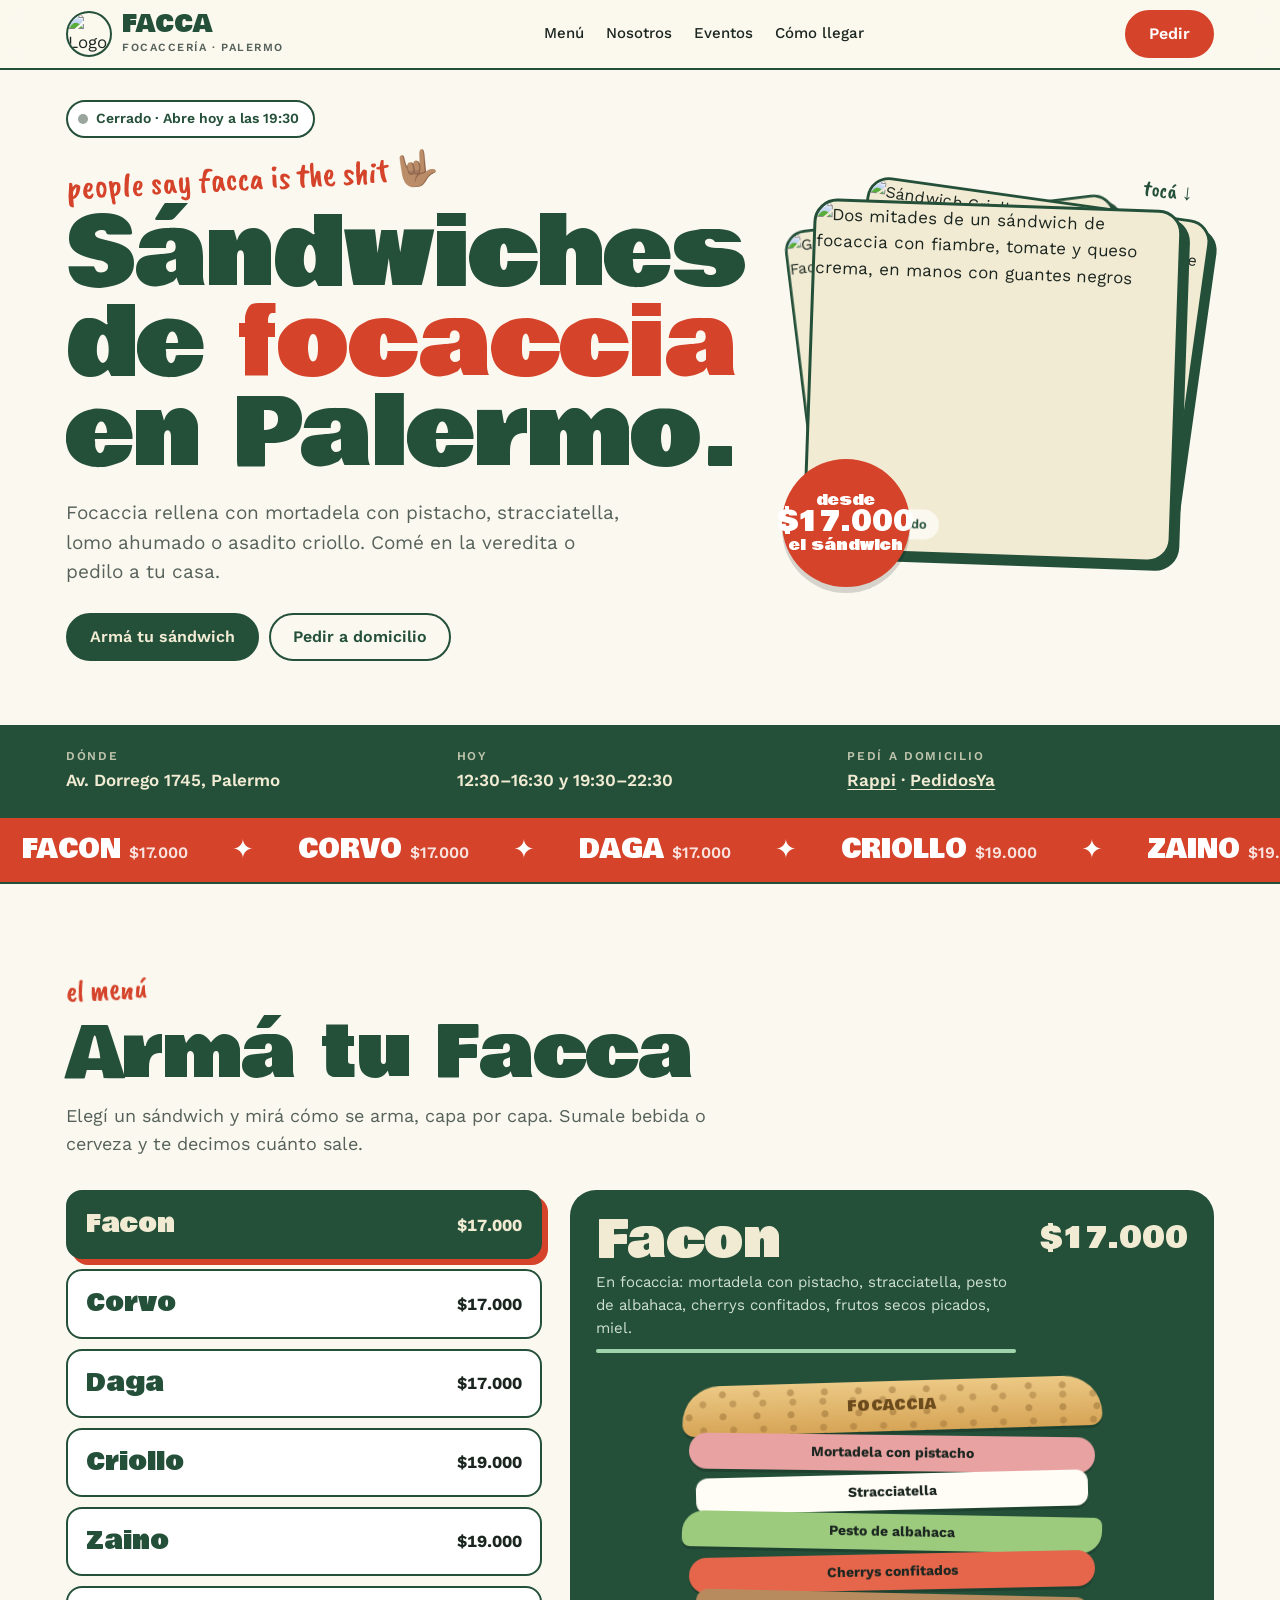
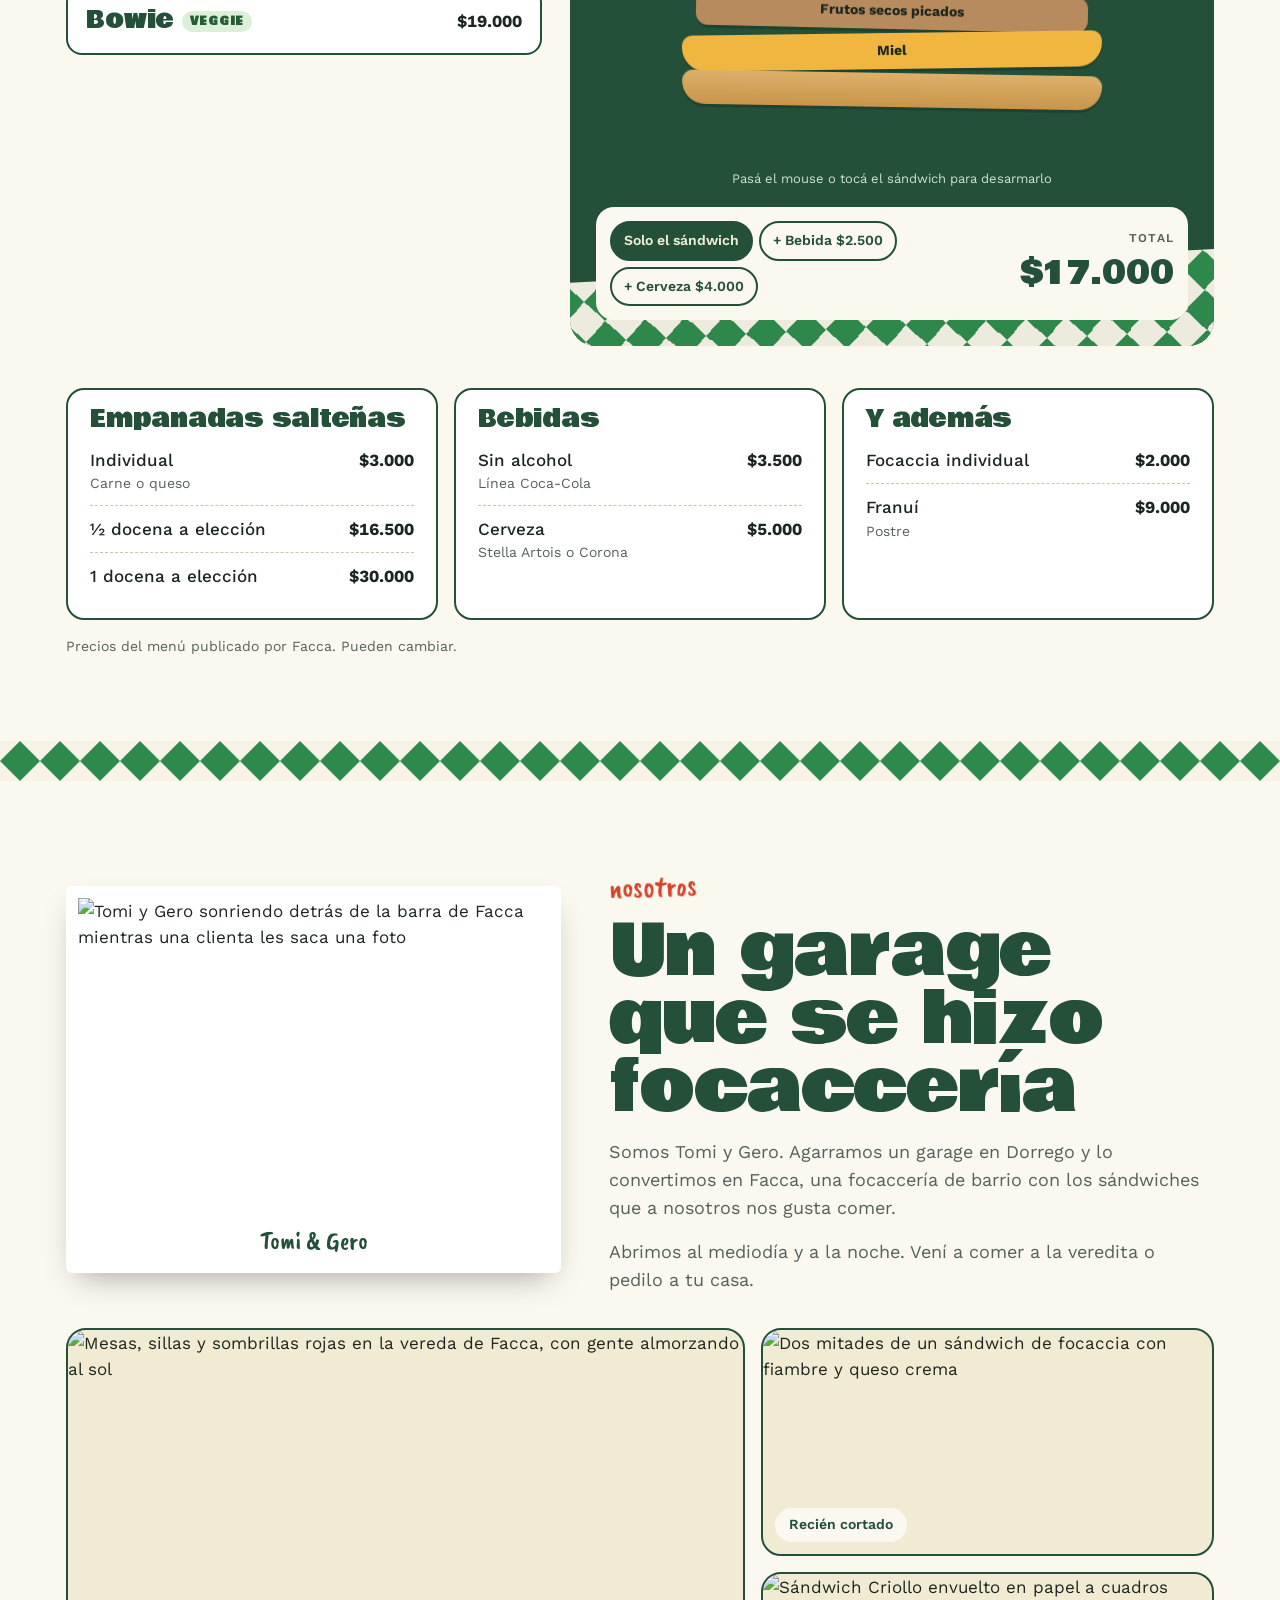
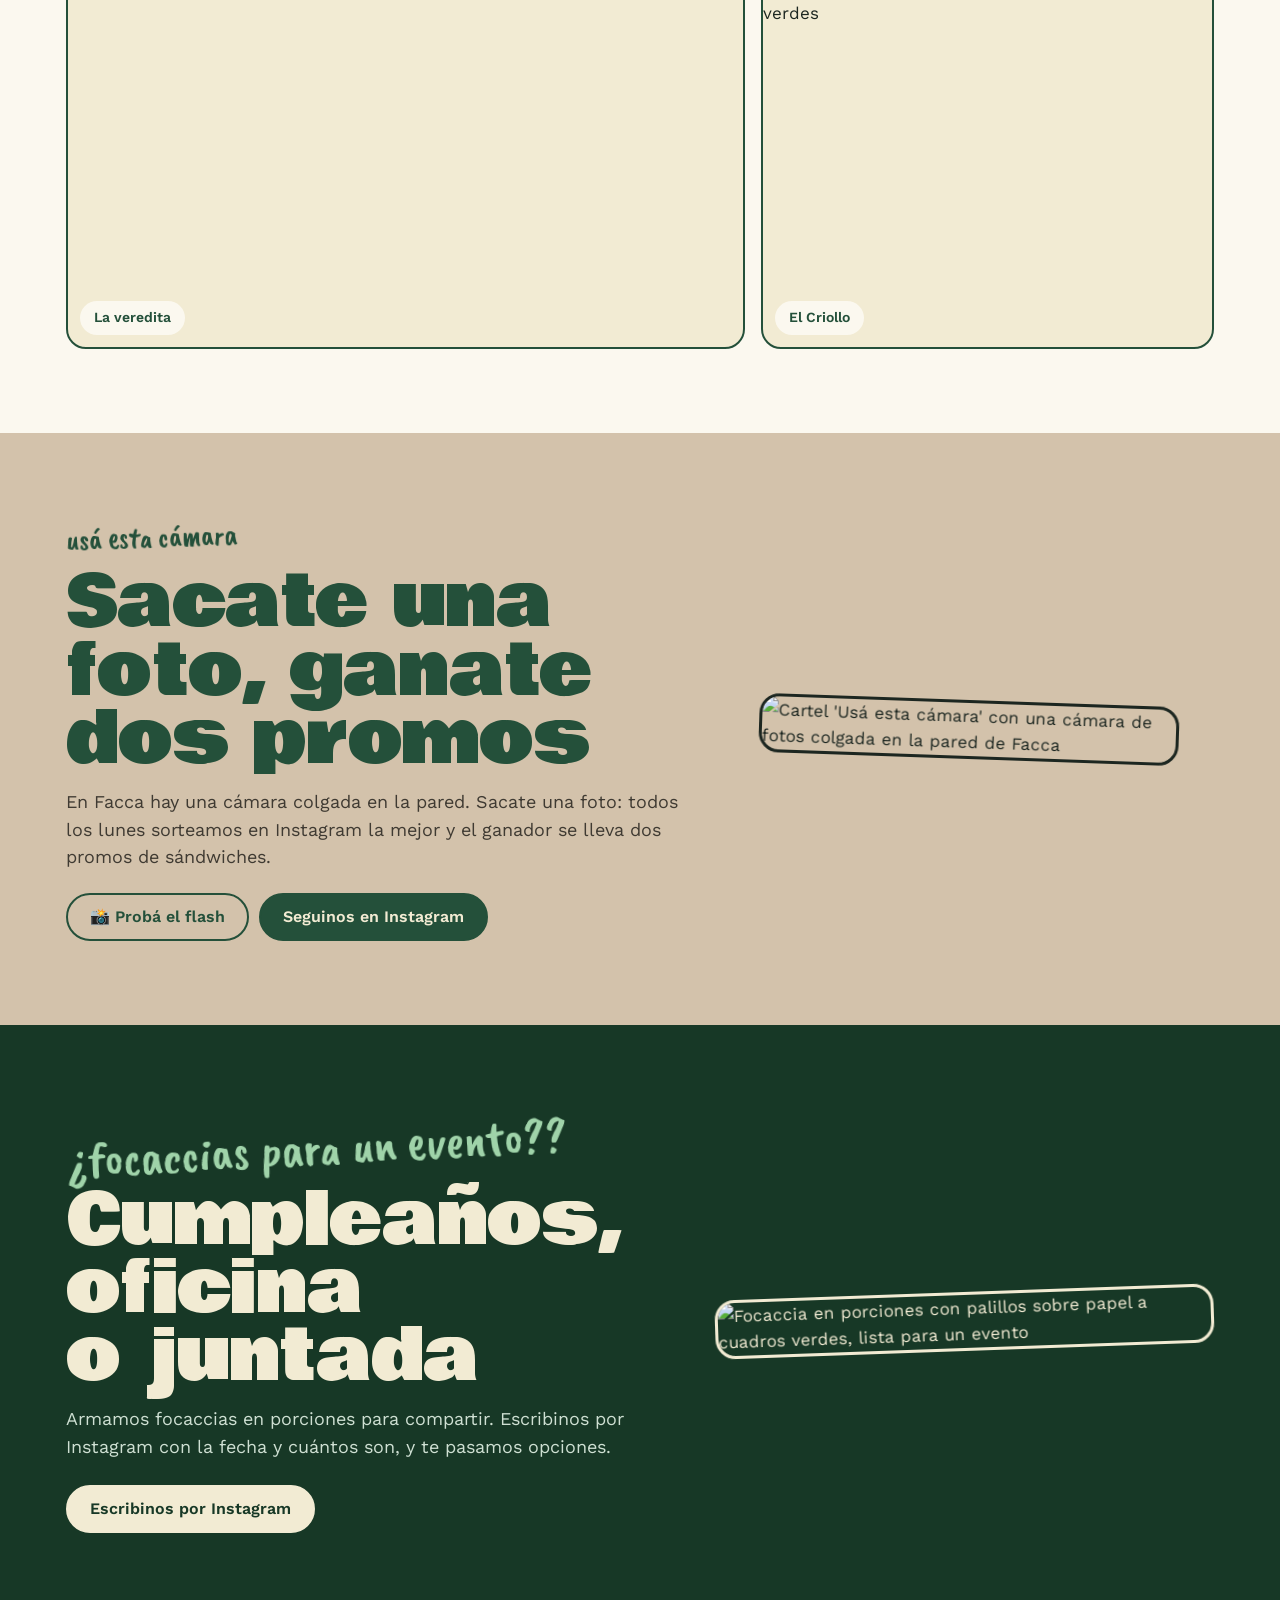
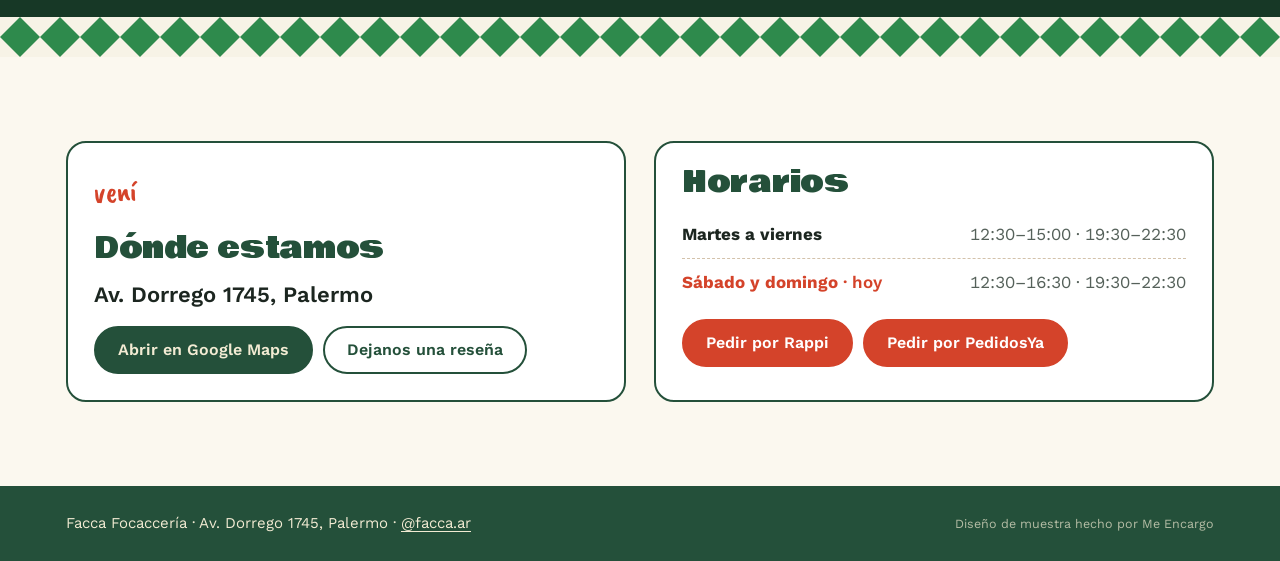
==== facca/index.html @ 616c880c "Add files via upload" ====
<!doctype html>
<html lang="es">
<head>
<meta charset="utf-8">
<meta name="viewport" content="width=device-width, initial-scale=1, viewport-fit=cover">
<title>Facca Focaccería</title>
<meta name="description" content="Sándwiches de focaccia en Palermo. Av. Dorrego 1745. Pedí por Rappi o PedidosYa.">
<link rel="preconnect" href="https://fonts.googleapis.com">
<link rel="preconnect" href="https://fonts.gstatic.com" crossorigin>
<link rel="stylesheet" href="https://fonts.googleapis.com/css2?family=Bowlby+One&family=Caveat+Brush&family=Work+Sans:wght@400;500;600;700&display=swap">
<style>
/* Idea: papel de fiambrería a cuadros verdes y un sándwich que se arma en vivo, capa por capa. */
:root{
  --paper:#FBF8EF;
  --cream:#F2EBD3;
  --green:#24503A;
  --green-deep:#173826;
  --check:#2E8A4C;
  --kraft:#D3C2AB;
  --tomato:#D4432A;
  --ink:#1C2620;
  --muted:#55615A;
  --f-display:"Bowlby One", "Arial Black", Impact, sans-serif;
  --f-hand:"Caveat Brush", "Comic Sans MS", cursive;
  --f-text:"Work Sans", "Helvetica Neue", Arial, sans-serif;
  --gx:max(16px, env(safe-area-inset-left, 0px));
  --gxr:max(16px, env(safe-area-inset-right, 0px));
  color-scheme:light;
}
*{box-sizing:border-box}
html{scroll-behavior:smooth}
body{margin:0;background:var(--paper);color:var(--ink);font-family:var(--f-text);font-size:17px;line-height:1.55;overflow-x:hidden;-webkit-font-smoothing:antialiased}
img{max-width:100%;display:block}
a{color:inherit}
:focus-visible{outline:3px solid var(--tomato);outline-offset:3px;border-radius:6px}
h1,h2,h3{margin:0;font-family:var(--f-display);font-weight:400;line-height:.95;letter-spacing:-.01em;text-wrap:balance}
p{margin:0}
.wrap{max-width:1180px;margin:0 auto;padding-left:var(--gx);padding-right:var(--gxr)}
.hand{font-family:var(--f-hand);font-weight:400}
.btn{display:inline-flex;align-items:center;justify-content:center;gap:8px;min-height:48px;padding:0 22px;border-radius:999px;border:2px solid var(--green);background:var(--green);color:var(--cream);font:600 16px/1 var(--f-text);text-decoration:none;cursor:pointer;transition:transform .15s ease, background-color .15s ease}
.btn:hover{transform:translateY(-2px) rotate(-1deg);background:var(--green-deep)}
.btn:active{transform:translateY(1px)}
.btn.ghost{background:transparent;color:var(--green)}
.btn.ghost:hover{background:var(--cream)}
.btn.red{background:var(--tomato);border-color:var(--tomato);color:#fff}
.btn.red:hover{background:#B8361F}

/* cabecera */
header.top{position:sticky;top:env(safe-area-inset-top,0px);z-index:20;background:rgba(251,248,239,.94);backdrop-filter:blur(8px);border-bottom:2px solid var(--green)}
body::before{content:"";position:fixed;inset:0 0 auto;height:env(safe-area-inset-top,0px);z-index:30;background:var(--paper)}
.top .wrap{display:flex;align-items:center;justify-content:space-between;gap:16px;padding-block:10px}
.brand{display:flex;align-items:center;gap:10px;text-decoration:none}
.brand img{width:46px;height:46px;border-radius:50%;border:2px solid var(--green);transition:transform .5s cubic-bezier(.3,1.6,.5,1)}
.brand:hover img{transform:rotate(-20deg)}
.brand b{font-family:var(--f-display);font-size:24px;font-weight:400;color:var(--green);line-height:1}
.brand small{display:block;font-size:11px;letter-spacing:.14em;text-transform:uppercase;color:var(--muted);font-weight:600}
.nav{display:flex;gap:22px;font-weight:500;font-size:15px}
.nav a{text-decoration:none;color:var(--ink);position:relative}
.nav a::after{content:"";position:absolute;left:0;right:0;bottom:-4px;height:2px;background:var(--tomato);transform:scaleX(0);transform-origin:left;transition:transform .2s ease}
.nav a:hover::after{transform:scaleX(1)}
@media (max-width:820px){.nav{display:none}}

/* estado abierto/cerrado */
.status{display:inline-flex;align-items:center;gap:8px;border-radius:999px;padding:6px 14px 6px 10px;font-weight:600;font-size:14px;background:#fff;border:2px solid var(--green);color:var(--green)}
.status i{width:10px;height:10px;border-radius:50%;background:#9AA59E}
.status.open i{background:#2BAE57;box-shadow:0 0 0 0 rgba(43,174,87,.6);animation:ping 1.6s ease-out infinite}
@keyframes ping{to{box-shadow:0 0 0 10px rgba(43,174,87,0)}}

/* portada */
.hero{padding-block:30px 64px;overflow-x:clip}
.hero .wrap{display:grid;grid-template-columns:1.05fr .95fr;gap:44px;align-items:center}
.hero h1{font-size:clamp(46px,7.4vw,104px);color:var(--green)}
.hero h1 .word{display:inline-block;animation:drop .7s cubic-bezier(.3,1.5,.5,1) both}
.hero h1 .word:nth-child(2){animation-delay:.08s}.hero h1 .word:nth-child(3){animation-delay:.16s}.hero h1 .word:nth-child(4){animation-delay:.24s}.hero h1 .word:nth-child(5){animation-delay:.32s}
@keyframes drop{from{transform:translateY(-26px) rotate(-4deg)}to{transform:none}}
.hero h1 em{font-style:normal;color:var(--tomato)}
.hero .tag{font-size:clamp(26px,3vw,34px);color:var(--tomato);transform:rotate(-3deg);display:inline-block;margin:14px 0 6px}
.hero p.lead{font-size:19px;color:var(--muted);margin-top:18px;max-width:30em}
.hero .ctas{display:flex;gap:10px;flex-wrap:wrap;margin-top:26px}
.deck{position:relative;aspect-ratio:1/1;max-width:540px;width:100%;justify-self:center;cursor:pointer}
.deck figure{position:absolute;inset:6% 4%;margin:0;border-radius:24px;overflow:hidden;border:3px solid var(--green);background:var(--cream);box-shadow:8px 8px 0 var(--green);transition:transform .7s cubic-bezier(.3,1.3,.5,1), z-index 0s .35s}
.deck figure img{width:100%;height:100%;object-fit:cover}
.deck figure figcaption{position:absolute;left:12px;bottom:12px;background:var(--paper);color:var(--green);border-radius:999px;padding:5px 12px;font-weight:600;font-size:13px}
.deck [data-pos="0"]{transform:rotate(2deg);z-index:3}
.deck [data-pos="1"]{transform:translate(7%,-5%) rotate(8deg) scale(.94);z-index:2}
.deck [data-pos="2"]{transform:translate(-7%,-3%) rotate(-7deg) scale(.9);z-index:1}
.deck .hint{position:absolute;right:0;top:-6px;z-index:5;font-family:var(--f-hand);font-size:22px;color:var(--green);transform:rotate(6deg)}
.sticker{position:absolute;left:-10px;bottom:-6px;z-index:6;background:var(--tomato);color:#fff;border-radius:50%;width:128px;height:128px;display:grid;place-content:center;text-align:center;font-family:var(--f-display);font-size:15px;line-height:1.05;box-shadow:0 6px 0 rgba(0,0,0,.15);animation:spin 14s linear infinite}
.sticker span{font-size:28px}
@keyframes spin{from{transform:rotate(-12deg)}50%{transform:rotate(8deg) scale(1.04)}to{transform:rotate(-12deg)}}
@media (max-width:860px){.hero .wrap{grid-template-columns:1fr;gap:28px}.sticker{width:104px;height:104px;font-size:12px}.sticker span{font-size:22px}}

/* datos */
.facts{background:var(--green);color:var(--cream)}
.facts .wrap{display:grid;grid-template-columns:repeat(3,1fr);gap:24px;padding-block:22px}
.facts div{display:grid;gap:2px;min-width:0}
.facts small{font-size:12px;letter-spacing:.14em;text-transform:uppercase;opacity:.75;font-weight:600}
.facts b{font-weight:600;font-size:17px}
.facts a{text-decoration-thickness:1px;text-underline-offset:3px}
@media (max-width:760px){.facts .wrap{grid-template-columns:1fr;gap:14px}}

/* cinta que pasa */
.ticker{background:var(--tomato);color:#fff;overflow:hidden;border-block:2px solid var(--green)}
.ticker .row{display:flex;width:max-content;animation:slide 26s linear infinite}
.ticker:hover .row{animation-play-state:paused}
.ticker span{font-family:var(--f-display);font-size:26px;padding:12px 22px;white-space:nowrap}
.ticker span b{font-family:var(--f-text);font-weight:600;font-size:16px;opacity:.85;margin-left:8px}
@keyframes slide{to{transform:translateX(-50%)}}

/* papel a cuadros que se mueve */
.checker{height:40px;background:#F7F3E6 url("data:image/svg+xml,%3Csvg xmlns='http://www.w3.org/2000/svg' width='40' height='40'%3E%3Cpath d='M20 0L40 20L20 40L0 20Z' fill='%232E8A4C'/%3E%3C/svg%3E") 0 0/40px 40px repeat-x;animation:paper 6s linear infinite}
@keyframes paper{to{background-position:80px 0}}

/* secciones */
section.block{padding-block:84px}
.kicker{font-size:30px;color:var(--tomato);display:block;margin-bottom:6px;transform:rotate(-2deg);transform-origin:left}
.block h2{font-size:clamp(40px,5.6vw,72px);color:var(--green)}
.block .intro{font-size:18px;color:var(--muted);margin-top:14px;max-width:36em}
.reveal.in{animation:rise .8s cubic-bezier(.2,.8,.2,1) both}
@keyframes rise{from{transform:translateY(28px)}to{transform:none}}

/* armador de sándwich */
.builder{margin-top:32px;display:grid;grid-template-columns:.85fr 1.15fr;gap:28px;align-items:stretch}
.picker{display:grid;gap:10px;align-content:start}
.pick{all:unset;box-sizing:border-box;cursor:pointer;display:flex;justify-content:space-between;align-items:center;gap:12px;background:#fff;border:2px solid var(--green);border-radius:16px;padding:14px 18px;transition:transform .15s ease, background-color .2s ease, color .2s ease, box-shadow .2s ease}
.pick b{font-family:var(--f-display);font-weight:400;font-size:24px;color:var(--green)}
.pick span{font-weight:700;font-variant-numeric:tabular-nums}
.pick small{font-size:11px;font-weight:700;letter-spacing:.08em;text-transform:uppercase;background:#DDEFD9;color:#245C33;border-radius:999px;padding:2px 8px;margin-left:8px;vertical-align:middle}
.pick:hover{transform:translateX(4px)}
.pick[aria-pressed="true"]{background:var(--green);box-shadow:6px 6px 0 var(--tomato)}
.pick[aria-pressed="true"] b,.pick[aria-pressed="true"] span{color:var(--cream)}
.pick:focus-visible{outline:3px solid var(--tomato);outline-offset:3px}
.stage{background:var(--green);color:var(--cream);border-radius:26px;padding:26px;display:grid;grid-template-rows:auto 1fr auto;gap:18px;position:relative;overflow:hidden;min-height:560px}
.stage::before{content:"";position:absolute;inset:auto -10% -40px;height:120px;background:url("data:image/svg+xml,%3Csvg xmlns='http://www.w3.org/2000/svg' width='40' height='40'%3E%3Crect width='40' height='40' fill='%23F7F3E6'/%3E%3Cpath d='M20 0L40 20L20 40L0 20Z' fill='%232E8A4C'/%3E%3C/svg%3E") 0 0/40px 40px;transform:rotate(-3deg);opacity:.95}
.stage .head{display:flex;justify-content:space-between;align-items:flex-start;gap:12px;position:relative}
.stage h3{font-size:clamp(38px,4vw,54px);color:var(--cream)}
.stage .head p{color:#CFE0D3;font-size:15px;margin-top:6px;max-width:28em}
.stage .price{font-family:var(--f-display);font-size:30px;white-space:nowrap}
.stack{position:relative;display:flex;flex-direction:column;align-items:center;justify-content:center;gap:4px;padding-block:10px 50px;z-index:1}
.stack{transition:gap .45s cubic-bezier(.3,1.6,.5,1);cursor:pointer}
.stack.open{gap:18px}
.layer{width:min(100%,420px);border-radius:12px;padding:7px 14px;font-weight:700;font-size:14px;text-align:center;color:var(--ink);box-shadow:0 3px 0 rgba(0,0,0,.18);animation:fall .6s cubic-bezier(.3,1.5,.5,1) var(--d,0s) both, bob 2.6s ease-in-out calc(var(--d,0s) + .65s) infinite;will-change:transform}
.layer.leaf{border-radius:22px 8px 22px 8px}
.layer.slice{border-radius:30px}
.layer.drip{border-radius:10px 10px 24px 24px}
.layer.bread{height:50px;border-radius:44px 44px 14px 14px;background:radial-gradient(circle at 20% 40%,rgba(120,80,30,.35) 0 3px,transparent 4px) 0 0/34px 22px,radial-gradient(circle at 70% 70%,rgba(120,80,30,.3) 0 3px,transparent 4px) 0 0/30px 26px,linear-gradient(#ECC985,#D6A456);display:grid;place-items:center;font-family:var(--f-display);font-weight:400;color:#6B4A1C;letter-spacing:.06em}
.layer.bread.bottom{height:34px;border-radius:12px 12px 26px 26px;background:linear-gradient(#DDB06A,#C8954A)}
.layer.out{animation:out .5s cubic-bezier(.5,0,.8,.4) var(--d,0s) forwards}
@keyframes fall{from{transform:translateY(-160px) rotate(var(--r,0deg));opacity:0}to{transform:rotate(var(--r2,0deg));opacity:1}}
@keyframes bob{0%,100%{transform:translateY(0) rotate(var(--r2,0deg))}50%{transform:translateY(-5px) rotate(calc(var(--r2,0deg) * -1))}}
@keyframes out{to{transform:translateX(140%) rotate(28deg);opacity:0}}
.timer{position:relative;height:4px;border-radius:4px;background:rgba(242,235,211,.18);overflow:hidden;margin-top:8px}
.timer i{position:absolute;inset:0;background:#9FD3A9;transform-origin:left;transform:scaleX(0)}
.timer.run i{animation:fill var(--t,7s) linear forwards}
@keyframes fill{to{transform:scaleX(1)}}
.stage .tip{position:relative;z-index:2;font-size:13px;color:#CFE0D3;text-align:center;margin-top:-6px}
.stage .foot{position:relative;z-index:2;background:var(--paper);color:var(--ink);border-radius:18px;padding:14px;display:grid;grid-template-columns:1fr auto;gap:12px;align-items:center}
.seg{display:flex;flex-wrap:wrap;gap:6px}
.seg button{all:unset;cursor:pointer;border:2px solid var(--green);border-radius:999px;padding:7px 12px;font-weight:600;font-size:14px;color:var(--green)}
.seg button[aria-pressed="true"]{background:var(--green);color:var(--cream)}
.seg button:focus-visible{outline:3px solid var(--tomato);outline-offset:2px}
.tot{text-align:right}
.tot small{display:block;font-size:12px;letter-spacing:.1em;text-transform:uppercase;color:var(--muted);font-weight:600}
.tot b{font-family:var(--f-display);font-weight:400;font-size:32px;font-variant-numeric:tabular-nums;color:var(--green)}
@media (max-width:900px){
  .builder{grid-template-columns:1fr}
  .picker{display:flex;overflow-x:auto;gap:8px;padding-bottom:6px;scroll-snap-type:x mandatory}
  .pick{flex:none;scroll-snap-align:start;padding:10px 14px}
  .pick b{font-size:20px}
  .stage{min-height:0;padding:20px}
  .stage .foot{grid-template-columns:1fr}
  .tot{text-align:left}
}

/* resto del menú */
.more-menu{margin-top:42px;display:grid;grid-template-columns:repeat(3,1fr);gap:16px}
@media (max-width:900px){.more-menu{grid-template-columns:1fr}}
.list{background:#fff;border:2px solid var(--green);border-radius:18px;padding:18px 22px;transition:transform .2s ease, box-shadow .2s ease}
.list:hover{transform:translate(-3px,-3px);box-shadow:6px 6px 0 var(--green)}
.list h3{font-size:24px;color:var(--green);margin-bottom:6px}
.list div{display:flex;justify-content:space-between;gap:12px;padding:10px 0;border-bottom:1px dashed var(--kraft);font-weight:500}
.list div:last-child{border:0}
.list b{font-variant-numeric:tabular-nums;white-space:nowrap}
.list small{display:block;color:var(--muted);font-weight:400;font-size:14px}
.note{margin-top:16px;font-size:14px;color:var(--muted)}

/* historia */
.story .story-grid{display:grid;grid-template-columns:.9fr 1.1fr;gap:48px;align-items:center}
.polaroid{background:#fff;padding:12px 12px 52px;border-radius:6px;box-shadow:0 14px 30px -12px rgba(0,0,0,.35);transform:rotate(-2.5deg);position:relative;transition:transform .5s cubic-bezier(.3,1.5,.5,1);margin:0}
.polaroid:hover{transform:rotate(1.5deg) scale(1.02)}
.polaroid img{width:100%;aspect-ratio:1200/825;object-fit:cover}
.polaroid figcaption{position:absolute;left:0;right:0;bottom:12px;text-align:center;font-family:var(--f-hand);font-size:26px;color:var(--green)}
.story p{font-size:18px;color:var(--muted);margin-top:16px}
.gallery-wrap{margin-top:8px}
@media (max-width:860px){.story .story-grid{grid-template-columns:1fr;gap:34px}}
.gallery{display:grid;grid-template-columns:1.2fr .8fr;grid-template-rows:auto auto;gap:16px;margin-top:34px}
.gallery figure{margin:0;position:relative;border-radius:20px;overflow:hidden;border:2px solid var(--green);background:var(--cream)}
.gallery img{width:100%;height:100%;object-fit:cover;transition:transform .8s ease}
.gallery figure:hover img{transform:scale(1.06)}
.gallery figcaption{position:absolute;left:12px;bottom:12px;background:var(--paper);color:var(--green);border-radius:999px;padding:6px 14px;font-weight:600;font-size:14px}
.gallery .a{grid-row:1/3}
.gallery .b{aspect-ratio:1200/604}
.gallery .c{aspect-ratio:1200/1000}
@media (max-width:760px){.gallery{grid-template-columns:1fr}.gallery .a{grid-row:auto;aspect-ratio:1173/1036}}

/* cámara */
.camera{background:var(--kraft)}
.camera .wrap{display:grid;grid-template-columns:1fr .8fr;gap:44px;align-items:center}
.camera .shot{border-radius:20px;overflow:hidden;transform:rotate(2deg);border:3px solid var(--ink);max-width:420px;justify-self:center;position:relative}
.camera .shot::after{content:"";position:absolute;inset:0;background:#fff;opacity:0;pointer-events:none}
.camera .shot.flash::after{animation:flash .6s ease-out}
@keyframes flash{0%{opacity:.95}100%{opacity:0}}
.camera p{font-size:18px;color:#3F3A32;margin-top:14px}
@media (max-width:820px){.camera .wrap{grid-template-columns:1fr}}

/* eventos */
.events{background:var(--green-deep);color:var(--cream);overflow:hidden}
.events .wrap{display:grid;grid-template-columns:1.1fr .9fr;gap:40px;align-items:center}
.events h2{color:var(--cream)}
.events .hand{font-size:clamp(34px,4vw,50px);color:#9FD3A9;transform:rotate(-3deg);display:inline-block}
.events p{color:#CFE0D3;font-size:18px;margin-top:14px;max-width:32em}
.events .ctas{display:flex;gap:10px;flex-wrap:wrap;margin-top:24px}
.events .btn{background:var(--cream);border-color:var(--cream);color:var(--green-deep)}
.events img{border-radius:20px;border:3px solid var(--cream);transform:rotate(-2deg);transition:transform .5s cubic-bezier(.3,1.5,.5,1)}
.events img:hover{transform:rotate(2deg) scale(1.03)}
@media (max-width:820px){.events .wrap{grid-template-columns:1fr}}

/* visitanos */
.visit .wrap{display:grid;grid-template-columns:1fr 1fr;gap:28px}
.card{background:#fff;border:2px solid var(--green);border-radius:20px;padding:26px;display:grid;gap:14px;align-content:start}
.card h3{font-size:30px;color:var(--green)}
.hours div{display:flex;justify-content:space-between;gap:14px;padding:10px 0;border-bottom:1px dashed var(--kraft);font-variant-numeric:tabular-nums}
.hours div:last-child{border:0}
.hours div.today{color:var(--tomato)}
.hours div.today b::after{content:" · hoy";font-weight:600}
.hours span{color:var(--muted)}
.addr{font-size:22px;font-weight:600}
.card .btns{display:flex;gap:10px;flex-wrap:wrap}
@media (max-width:760px){.visit .wrap{grid-template-columns:1fr}}

footer{background:var(--green);color:var(--cream);font-size:15px}
footer .wrap{display:flex;justify-content:space-between;align-items:center;gap:16px;flex-wrap:wrap;padding-block:26px calc(26px + env(safe-area-inset-bottom,0px))}
footer a{text-underline-offset:3px}
footer small{opacity:.7}

.order-fab{display:none}
@media (max-width:820px){
  .order-fab{display:flex;position:fixed;right:max(16px, env(safe-area-inset-right,0px));bottom:calc(16px + env(safe-area-inset-bottom,0px));z-index:25;box-shadow:0 8px 20px -6px rgba(0,0,0,.45)}
}
@media (prefers-reduced-motion: reduce){
  html{scroll-behavior:auto}
  *,*::before,*::after{transition:none!important;animation:none!important}
}
</style>
</head>
<body>


<header class="top">
  <div class="wrap">
    <a class="brand" href="#inicio" aria-label="Facca, inicio">
      <img src="img/logo.jpg" alt="Logo de Facca Focaccería">
      <span><b>FACCA</b><small>Focaccería · Palermo</small></span>
    </a>
    <nav class="nav" aria-label="Secciones">
      <a href="#menu">Menú</a><a href="#nosotros">Nosotros</a><a href="#eventos">Eventos</a><a href="#visitanos">Cómo llegar</a>
    </nav>
    <a class="btn red" href="#pedir">Pedir</a>
  </div>
</header>

<main id="inicio">
  <section class="hero">
    <div class="wrap">
      <div>
        <span class="status" id="status"><i></i><span>Av. Dorrego 1745</span></span>
        <br><span class="hand tag">people say facca is the shit 🤟🏽</span>
        <h1><span class="word">Sándwiches</span> <span class="word">de</span> <span class="word"><em>focaccia</em></span> <span class="word">en</span> <span class="word">Palermo.</span></h1>
        <p class="lead">Focaccia rellena con mortadela con pistacho, stracciatella, lomo ahumado o asadito criollo. Comé en la veredita o pedilo a tu casa.</p>
        <div class="ctas">
          <a class="btn" href="#menu">Armá tu sándwich</a>
          <a class="btn ghost" href="#pedir">Pedir a domicilio</a>
        </div>
      </div>
      <div class="deck" id="deck" role="button" tabindex="0" aria-label="Pasar a la siguiente foto">
        <span class="hint">tocá ↓</span>
        <figure data-pos="0"><img src="img/pareja.jpg" alt="Dos mitades de un sándwich de focaccia con fiambre, tomate y queso crema, en manos con guantes negros"><figcaption>Recién cortado</figcaption></figure>
        <figure data-pos="1"><img src="img/criollo.jpg" alt="Sándwich Criollo cortado al medio, envuelto en papel a cuadros verdes sobre una bandeja"><figcaption>El Criollo</figcaption></figure>
        <figure data-pos="2"><img src="img/vereda2.jpg" alt="Gente almorzando en la vereda de Facca bajo sombrillas rojas"><figcaption>La veredita</figcaption></figure>
        <div class="sticker">desde<br><span>$17.000</span>el sándwich</div>
      </div>
    </div>
  </section>

  <div class="facts" id="pedir">
    <div class="wrap">
      <div><small>Dónde</small><b>Av. Dorrego 1745, Palermo</b></div>
      <div><small>Hoy</small><b id="today-hours">Martes a domingo, mediodía y noche</b></div>
      <div><small>Pedí a domicilio</small><b><a href="https://www.rappi.com.ar/restaurantes/delivery/101506-facca-focacceria" target="_blank" rel="noopener">Rappi</a> · <a href="https://www.pedidosya.com.ar/restaurantes/buenos-aires/facca-focacceria-ac6b5d0e-0644-4423-bdcc-30d981c4a063-menu" target="_blank" rel="noopener">PedidosYa</a></b></div>
    </div>
  </div>
  <div class="ticker" aria-hidden="true"><div class="row" id="ticker"></div></div>

  <section class="block" id="menu">
    <div class="wrap">
      <span class="hand kicker">el menú</span>
      <h2 class="reveal">Armá tu Facca</h2>
      <p class="intro">Elegí un sándwich y mirá cómo se arma, capa por capa. Sumale bebida o cerveza y te decimos cuánto sale.</p>

      <div class="builder">
        <div class="picker" id="picker" aria-label="Elegí un sándwich"></div>
        <div class="stage" aria-live="polite">
          <div class="head">
            <div><h3 id="sw-name">Facon</h3><p id="sw-desc"></p><div class="timer" id="timer"><i></i></div></div>
            <span class="price" id="sw-price">$17.000</span>
          </div>
          <div class="stack" id="stack" title="Tocalo para desarmarlo"></div>
          <p class="tip">Pasá el mouse o tocá el sándwich para desarmarlo</p>
          <div class="foot">
            <div class="seg" id="extras" role="group" aria-label="Acompañamiento">
              <button type="button" data-v="0" aria-pressed="true">Solo el sándwich</button>
              <button type="button" data-v="2500" aria-pressed="false">+ Bebida $2.500</button>
              <button type="button" data-v="4000" aria-pressed="false">+ Cerveza $4.000</button>
            </div>
            <div class="tot"><small>Total</small><b id="total">$17.000</b></div>
          </div>
        </div>
      </div>

      <div class="more-menu">
        <div class="list reveal"><h3>Empanadas salteñas</h3>
          <div><span>Individual<small>Carne o queso</small></span><b>$3.000</b></div>
          <div><span>½ docena a elección</span><b>$16.500</b></div>
          <div><span>1 docena a elección</span><b>$30.000</b></div>
        </div>
        <div class="list reveal"><h3>Bebidas</h3>
          <div><span>Sin alcohol<small>Línea Coca-Cola</small></span><b>$3.500</b></div>
          <div><span>Cerveza<small>Stella Artois o Corona</small></span><b>$5.000</b></div>
        </div>
        <div class="list reveal"><h3>Y además</h3>
          <div><span>Focaccia individual</span><b>$2.000</b></div>
          <div><span>Franuí<small>Postre</small></span><b>$9.000</b></div>
        </div>
      </div>
      <p class="note">Precios del menú publicado por Facca. Pueden cambiar.</p>
    </div>
  </section>

  <div class="checker" aria-hidden="true"></div>

  <section class="block story" id="nosotros">
    <div class="wrap story-grid">
      <figure class="polaroid reveal"><img src="img/barra.jpg" alt="Tomi y Gero sonriendo detrás de la barra de Facca mientras una clienta les saca una foto"><figcaption>Tomi &amp; Gero</figcaption></figure>
      <div>
        <span class="hand kicker">nosotros</span>
        <h2 class="reveal">Un garage que se hizo focaccería</h2>
        <p>Somos Tomi y Gero. Agarramos un garage en Dorrego y lo convertimos en Facca, una focaccería de barrio con los sándwiches que a nosotros nos gusta comer.</p>
        <p>Abrimos al mediodía y a la noche. Vení a comer a la veredita o pedilo a tu casa.</p>
      </div>
    </div>
    <div class="wrap gallery-wrap">
      <div class="gallery">
        <figure class="a reveal"><img src="img/vereda2.jpg" alt="Mesas, sillas y sombrillas rojas en la vereda de Facca, con gente almorzando al sol"><figcaption>La veredita</figcaption></figure>
        <figure class="b reveal"><img src="img/pareja.jpg" alt="Dos mitades de un sándwich de focaccia con fiambre y queso crema"><figcaption>Recién cortado</figcaption></figure>
        <figure class="c reveal"><img src="img/criollo.jpg" alt="Sándwich Criollo envuelto en papel a cuadros verdes"><figcaption>El Criollo</figcaption></figure>
      </div>
    </div>
  </section>

  <section class="block camera">
    <div class="wrap">
      <div>
        <span class="hand kicker" style="color:var(--green)">usá esta cámara</span>
        <h2 class="reveal">Sacate una foto, ganate dos promos</h2>
        <p>En Facca hay una cámara colgada en la pared. Sacate una foto: todos los lunes sorteamos en Instagram la mejor y el ganador se lleva dos promos de sándwiches.</p>
        <div style="margin-top:22px;display:flex;gap:10px;flex-wrap:wrap">
          <button class="btn ghost" type="button" id="flash">📸 Probá el flash</button>
          <a class="btn" href="https://www.instagram.com/facca.ar/" target="_blank" rel="noopener">Seguinos en Instagram</a>
        </div>
      </div>
      <div class="shot" id="shot"><img src="img/camara.jpg" alt="Cartel 'Usá esta cámara' con una cámara de fotos colgada en la pared de Facca"></div>
    </div>
  </section>

  <section class="block events" id="eventos">
    <div class="wrap">
      <div>
        <span class="hand">¿focaccias para un evento??</span>
        <h2 class="reveal">Cumpleaños, oficina o juntada</h2>
        <p>Armamos focaccias en porciones para compartir. Escribinos por Instagram con la fecha y cuántos son, y te pasamos opciones.</p>
        <div class="ctas">
          <a class="btn" href="https://www.instagram.com/facca.ar/" target="_blank" rel="noopener">Escribinos por Instagram</a>
        </div>
      </div>
      <img src="img/evento2.jpg" alt="Focaccia en porciones con palillos sobre papel a cuadros verdes, lista para un evento">
    </div>
  </section>

  <div class="checker" aria-hidden="true"></div>

  <section class="block visit" id="visitanos">
    <div class="wrap">
      <div class="card reveal">
        <span class="hand kicker">vení</span>
        <h3>Dónde estamos</h3>
        <p class="addr">Av. Dorrego 1745, Palermo</p>
        <div class="btns">
          <a class="btn" href="https://www.google.com/maps/search/?api=1&amp;query=Av.+Dorrego+1745,+Palermo,+Buenos+Aires" target="_blank" rel="noopener">Abrir en Google Maps</a>
          <a class="btn ghost" href="https://share.google/9A6jfuT53nwE3wVrA" target="_blank" rel="noopener">Dejanos una reseña</a>
        </div>
      </div>
      <div class="card reveal">
        <h3>Horarios</h3>
        <div class="hours" id="hours">
          <div data-days="2,3,4,5"><b>Martes a viernes</b><span>12:30–15:00 · 19:30–22:30</span></div>
          <div data-days="6,0"><b>Sábado y domingo</b><span>12:30–16:30 · 19:30–22:30</span></div>
        </div>
        <div class="btns">
          <a class="btn red" href="https://www.rappi.com.ar/restaurantes/delivery/101506-facca-focacceria" target="_blank" rel="noopener">Pedir por Rappi</a>
          <a class="btn red" href="https://www.pedidosya.com.ar/restaurantes/buenos-aires/facca-focacceria-ac6b5d0e-0644-4423-bdcc-30d981c4a063-menu" target="_blank" rel="noopener">Pedir por PedidosYa</a>
        </div>
      </div>
    </div>
  </section>
</main>

<a class="btn red order-fab" href="#pedir">Pedir ahora</a>

<footer>
  <div class="wrap">
    <span>Facca Focaccería · Av. Dorrego 1745, Palermo · <a href="https://www.instagram.com/facca.ar/" target="_blank" rel="noopener">@facca.ar</a></span>
    <small>Diseño de muestra hecho por Me Encargo</small>
  </div>
</footer>

<script>
(function(){
  var reduce=matchMedia('(prefers-reduced-motion: reduce)').matches;
  function money(n){return '$'+n.toLocaleString('es-AR')}
  var SW=[
    {n:'Facon',p:17000,l:['Mortadela con pistacho','Stracciatella','Pesto de albahaca','Cherrys confitados','Frutos secos picados','Miel']},
    {n:'Corvo',p:17000,l:['Lomo ahumado','Mozzarella fior di latte flameada','Queso crema con ciboulette','Cebolla caramelizada','Frutos secos picados','Miel']},
    {n:'Daga',p:17000,l:['Salame','Mozzarella fior di latte','Queso crema con ciboulette','Tomate']},
    {n:'Criollo',p:19000,l:['Tapa de asadito argentino','Queso pategrás flameado','Pepinillos encurtidos','Mostaza']},
    {n:'Zaino',p:19000,l:['Jamón crudo ahumado','Queso azul','Aceite de oliva','Rúcula','Tomate','Frutos secos picados','Miel']},
    {n:'Bowie',p:19000,v:true,l:['Hongos salteados','Stracciatella','Berenjenas al escabeche','Cherrys confitados','Pesto de albahaca','Rúcula','Frutos secos picados','Miel']}
  ];
  var COLORS=[[/mortadela|jam[oó]n|salame|lomo/i,'#E9A2A2'],[/asadito/i,'#B5694A'],[/stracciatella|mozzarella|crema/i,'#FFFDF5'],[/pategr[aá]s|azul/i,'#F4E2A1'],[/pesto|r[uú]cula|ciboulette|pepinillos/i,'#9CCB7E'],[/cherrys|tomate/i,'#E5664B'],[/cebolla|miel|mostaza/i,'#F0B640'],[/frutos secos|hongos/i,'#B88B5E'],[/berenjena/i,'#8C6BA8'],[/aceite/i,'#D9CF6A']];
  function color(t){for(var i=0;i<COLORS.length;i++)if(COLORS[i][0].test(t))return COLORS[i][1];return '#EADFC9'}

  // cinta
  var tk=document.getElementById('ticker'), items=SW.map(function(s){return '<span>'+s.n.toUpperCase()+'<b>'+money(s.p)+'</b></span><span>✦</span>'}).join('');
  tk.innerHTML=items+items;

  // armador
  var picker=document.getElementById('picker'), stack=document.getElementById('stack'), nm=document.getElementById('sw-name'), ds=document.getElementById('sw-desc'), pr=document.getElementById('sw-price'), tot=document.getElementById('total');
  var cur=0, extra=0;
  SW.forEach(function(s,i){
    var b=document.createElement('button'); b.type='button'; b.className='pick'; b.setAttribute('aria-pressed',i===0?'true':'false');
    b.innerHTML='<b>'+s.n+(s.v?'<small>veggie</small>':'')+'</b><span>'+money(s.p)+'</span>';
    b.addEventListener('click',function(){choose(i,true)}); picker.appendChild(b);
  });
  function shape(t){if(/pesto|r[uú]cula|ciboulette|pepinillos/i.test(t))return 'leaf';if(/mortadela|jam[oó]n|salame|lomo|asadito|tomate|cherrys/i.test(t))return 'slice';if(/miel|aceite|mostaza|cebolla/i.test(t))return 'drip';return ''}
  function layer(cls,text,i){
    var d=document.createElement('div'); d.className='layer'+(cls?' '+cls:''); d.textContent=text;
    var r=(i%2?1:-1)*(2+Math.random()*3);
    d.style.setProperty('--r',(r*3)+'deg'); d.style.setProperty('--r2',(r*.35)+'deg');
    d.style.setProperty('--d',(reduce?0:i*0.09)+'s');
    if(!cls||cls.indexOf('bread')<0){d.style.background=color(text); d.style.width='calc(min(100%,420px) - '+((i%3)*14)+'px)'}
    return d;
  }
  var timerEl=document.getElementById('timer'), CYCLE=7000, lastUser=0, busy=false;
  function build(s){
    stack.innerHTML='';
    stack.appendChild(layer('bread','FOCACCIA',0));
    s.l.forEach(function(t,k){stack.appendChild(layer(shape(t),t,k+1))});
    stack.appendChild(layer('bread bottom','',s.l.length+1));
  }
  function choose(i,user){
    if(user)lastUser=Date.now();
    cur=i; var s=SW[i];
    [].forEach.call(picker.children,function(b,j){b.setAttribute('aria-pressed',j===i?'true':'false')});
    nm.textContent=s.n+(s.v?' (veggie)':''); pr.textContent=money(s.p);
    ds.textContent='En focaccia: '+s.l.join(', ').toLowerCase()+'.';
    total();
    var old=[].slice.call(stack.children);
    if(old.length&&!reduce){
      old.forEach(function(el,k){el.style.setProperty('--d',(k*0.04)+'s');el.classList.add('out')});
      clearTimeout(busy); busy=setTimeout(function(){build(s)},420+old.length*40);
    } else build(s);
    timerEl.classList.remove('run'); void timerEl.offsetWidth;
    if(!reduce){timerEl.style.setProperty('--t',(user?CYCLE+3000:CYCLE)+'ms'); timerEl.classList.add('run')}
  }
  if(!reduce)setInterval(function(){ if(Date.now()-lastUser>CYCLE+2500 && !stack.classList.contains('open')) choose((cur+1)%SW.length) },CYCLE);
  var stageEl=stack.parentNode;
  stageEl.addEventListener('pointerenter',function(e){if(e.pointerType==='mouse')stack.classList.add('open')});
  stageEl.addEventListener('pointerleave',function(e){if(e.pointerType==='mouse')stack.classList.remove('open')});
  stack.addEventListener('click',function(){lastUser=Date.now();stack.classList.toggle('open')});
  function total(){tot.textContent=money(SW[cur].p+extra)}
  [].forEach.call(document.querySelectorAll('#extras button'),function(b){
    b.addEventListener('click',function(){
      lastUser=Date.now(); extra=Number(b.dataset.v);
      [].forEach.call(document.querySelectorAll('#extras button'),function(x){x.setAttribute('aria-pressed',x===b?'true':'false')});
      total();
    });
  });
  choose(0);

  // fotos que se barajan
  var deck=document.getElementById('deck'), figs=[].slice.call(deck.querySelectorAll('figure')), timer;
  function shuffle(){figs.forEach(function(f){f.dataset.pos=(Number(f.dataset.pos)+2)%3})}
  deck.addEventListener('click',function(){shuffle();restart()});
  deck.addEventListener('keydown',function(e){if(e.key==='Enter'||e.key===' '){e.preventDefault();shuffle();restart()}});
  function restart(){clearInterval(timer);if(!reduce)timer=setInterval(shuffle,4200)}
  restart();

  // abierto / cerrado, en hora de Buenos Aires
  var H={2:[[750,900],[1170,1350]],3:[[750,900],[1170,1350]],4:[[750,900],[1170,1350]],5:[[750,900],[1170,1350]],6:[[750,990],[1170,1350]],0:[[750,990],[1170,1350]]};
  var DN=['domingo','lunes','martes','miércoles','jueves','viernes','sábado'];
  function hhmm(m){return Math.floor(m/60)+':'+String(m%60).padStart(2,'0')}
  function nowBA(){
    var p=new Intl.DateTimeFormat('en-US',{timeZone:'America/Argentina/Buenos_Aires',weekday:'short',hour:'2-digit',minute:'2-digit',hour12:false}).formatToParts(new Date());
    var o={};p.forEach(function(x){o[x.type]=x.value});
    return {d:['Sun','Mon','Tue','Wed','Thu','Fri','Sat'].indexOf(o.weekday),m:(Number(o.hour)%24)*60+Number(o.minute)};
  }
  function status(){
    var n=nowBA(), st=document.getElementById('status'), tx=st.querySelector('span'), today=H[n.d]||[];
    var open=today.filter(function(r){return n.m>=r[0]&&n.m<r[1]})[0];
    st.classList.toggle('open',!!open);
    if(open){tx.textContent='Abierto ahora · cierra a las '+hhmm(open[1])}
    else{
      var next=today.filter(function(r){return r[0]>n.m})[0], label;
      if(next){label='Abre hoy a las '+hhmm(next[0])}
      else{for(var k=1;k<8;k++){var d=(n.d+k)%7;if(H[d]){label='Abre el '+(k===1?'mañana':DN[d])+' a las '+hhmm(H[d][0][0]);break}}}
      tx.textContent='Cerrado · '+label;
    }
    document.getElementById('today-hours').textContent=today.length?today.map(function(r){return hhmm(r[0])+'–'+hhmm(r[1])}).join(' y '):'Hoy no abrimos';
    [].forEach.call(document.querySelectorAll('#hours [data-days]'),function(r){r.classList.toggle('today',r.dataset.days.split(',').indexOf(String(n.d))>-1)});
  }
  status(); setInterval(status,60000);

  // flash de la cámara
  var shot=document.getElementById('shot');
  document.getElementById('flash').addEventListener('click',function(){shot.classList.remove('flash');void shot.offsetWidth;shot.classList.add('flash')});

  // aparecen al entrar (siempre visibles)
  if(!reduce&&'IntersectionObserver' in window){
    var io=new IntersectionObserver(function(es){es.forEach(function(e){if(e.isIntersecting){e.target.classList.add('in');io.unobserve(e.target)}})},{threshold:.15});
    [].forEach.call(document.querySelectorAll('.reveal'),function(el){io.observe(el)});
  }
})();
</script>

</body>
</html>
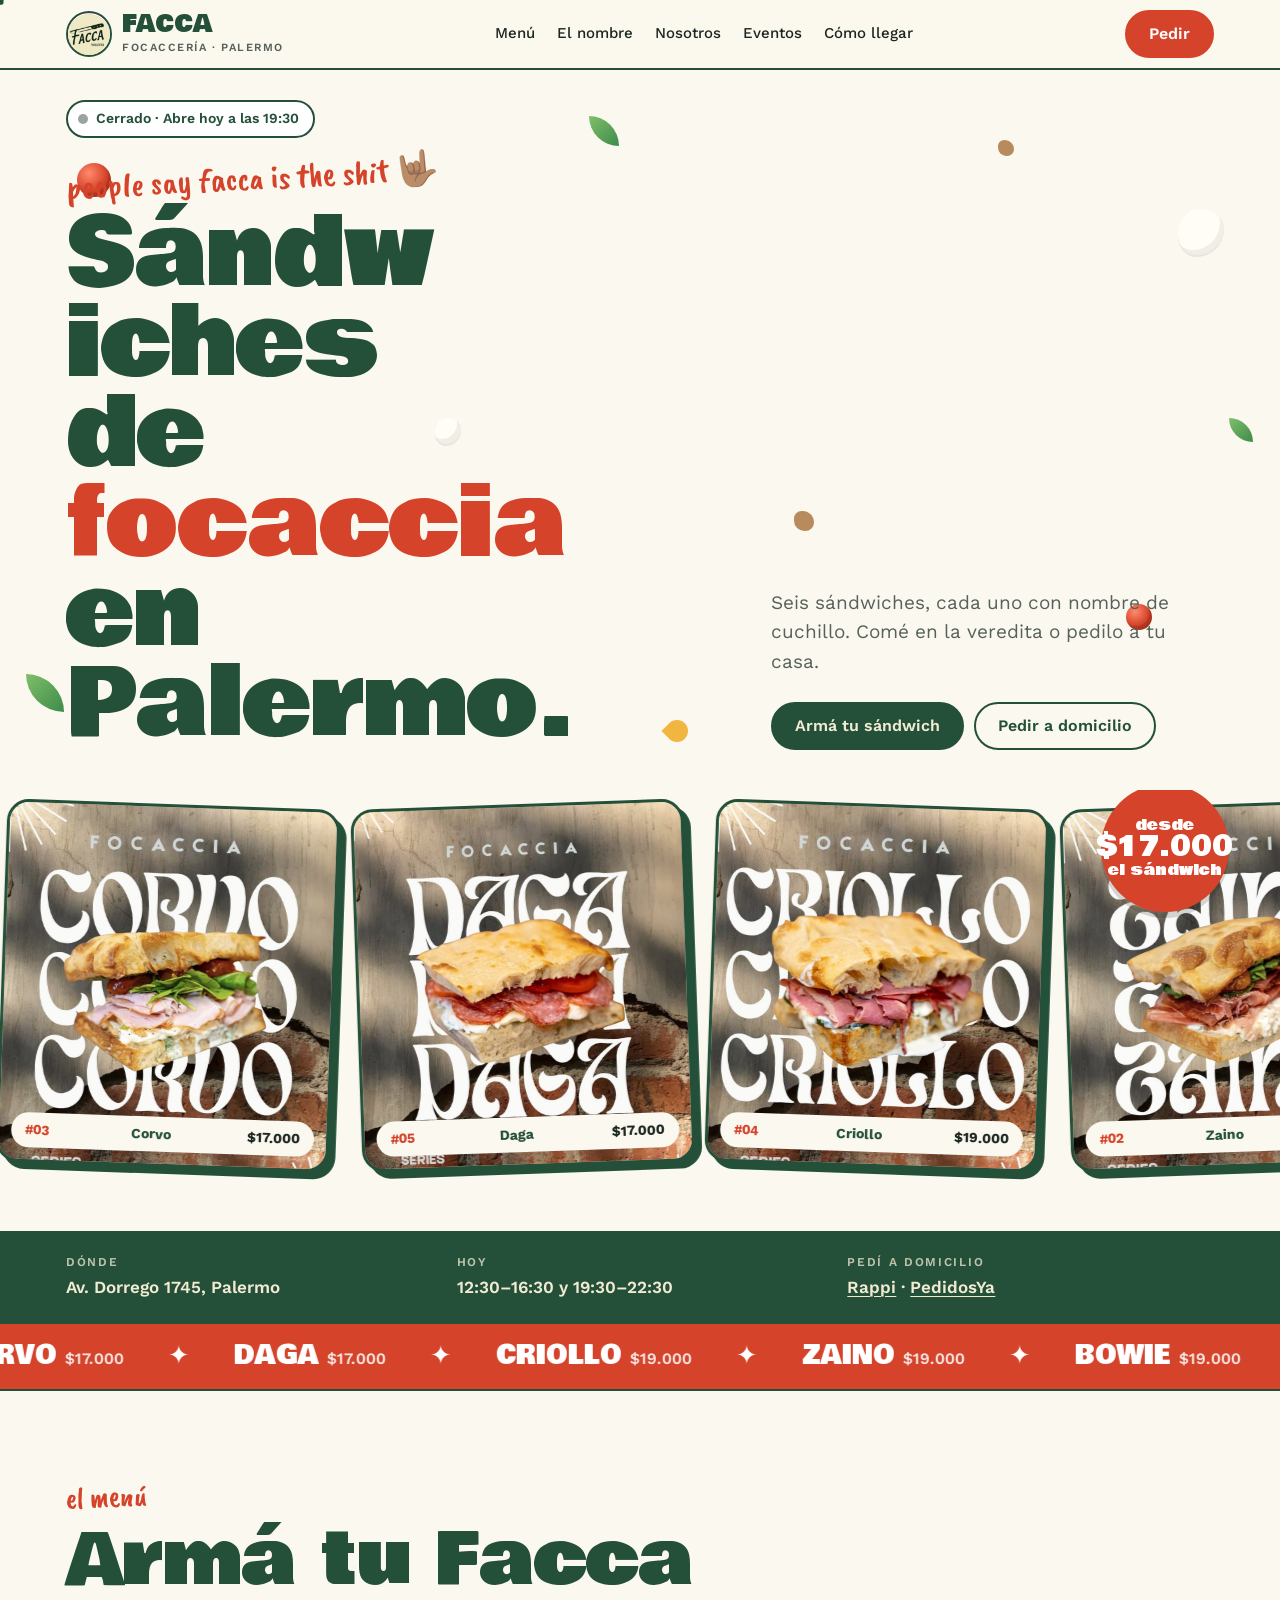
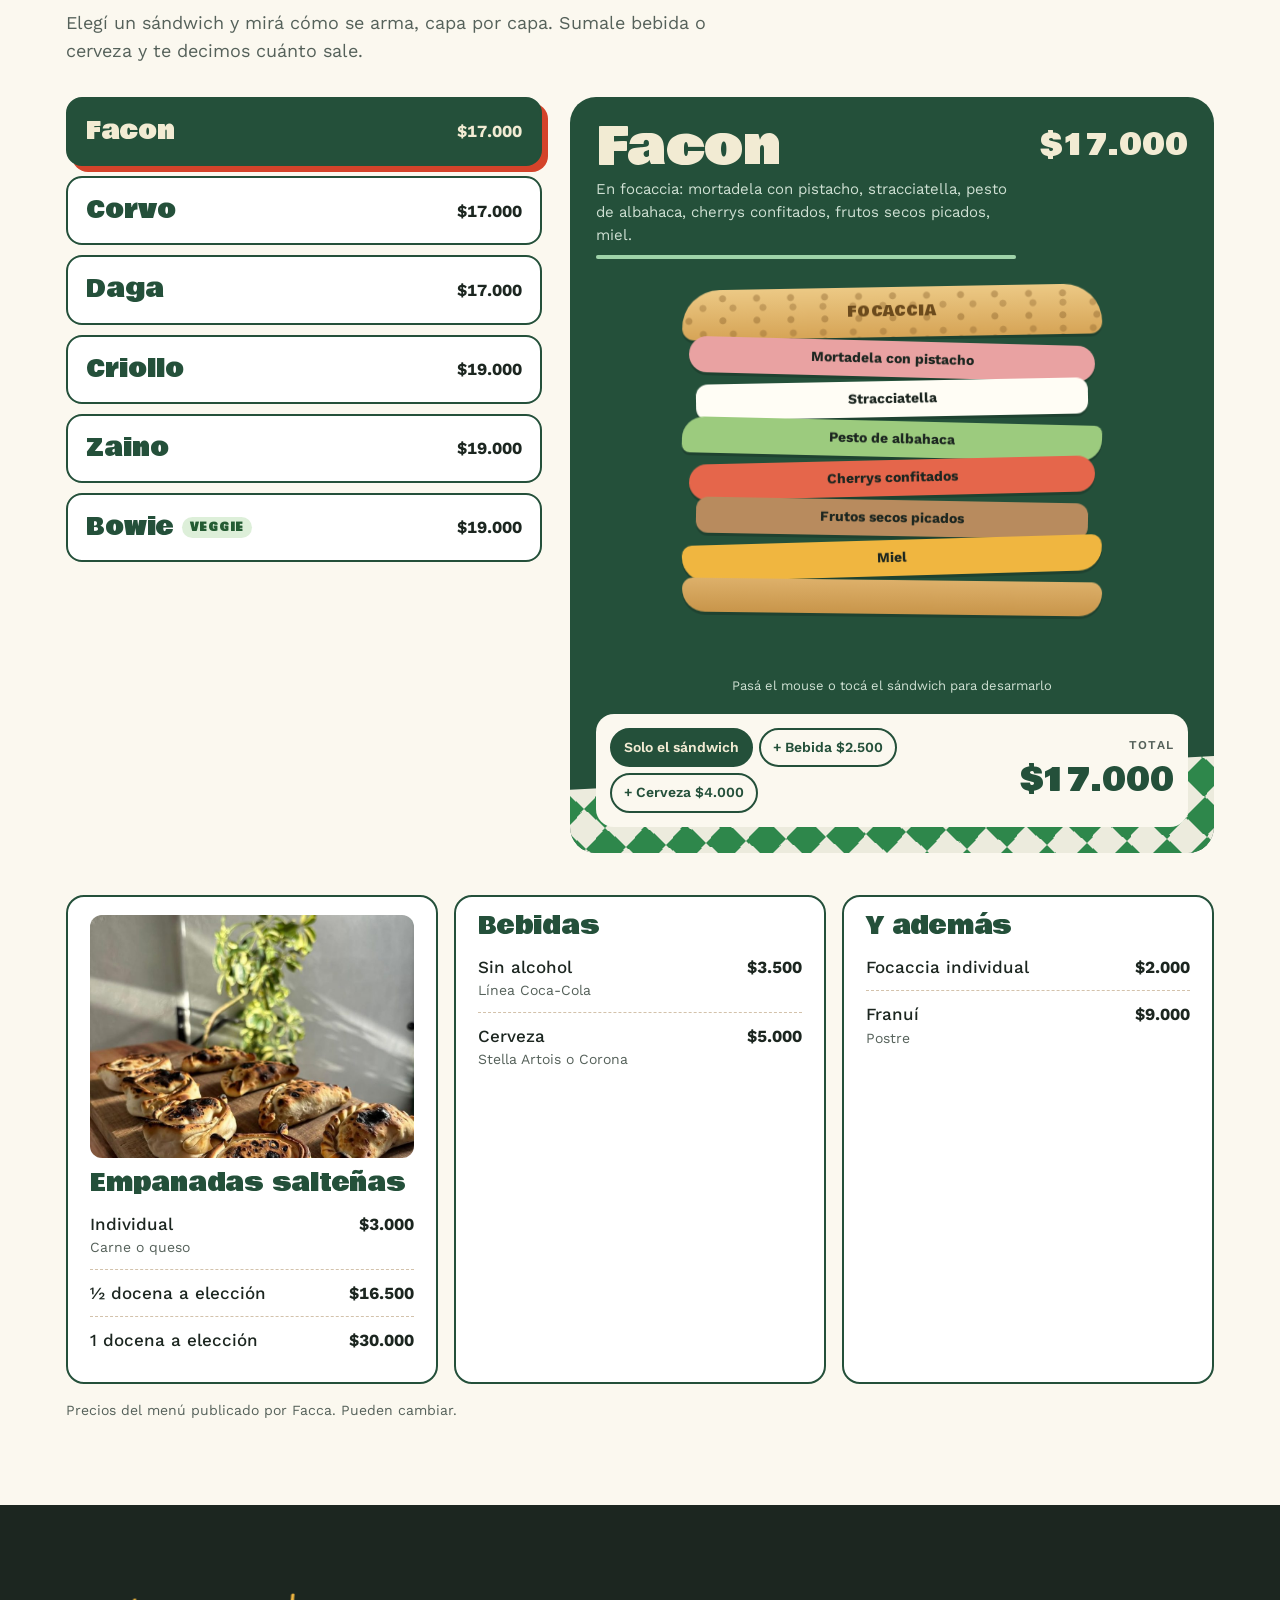
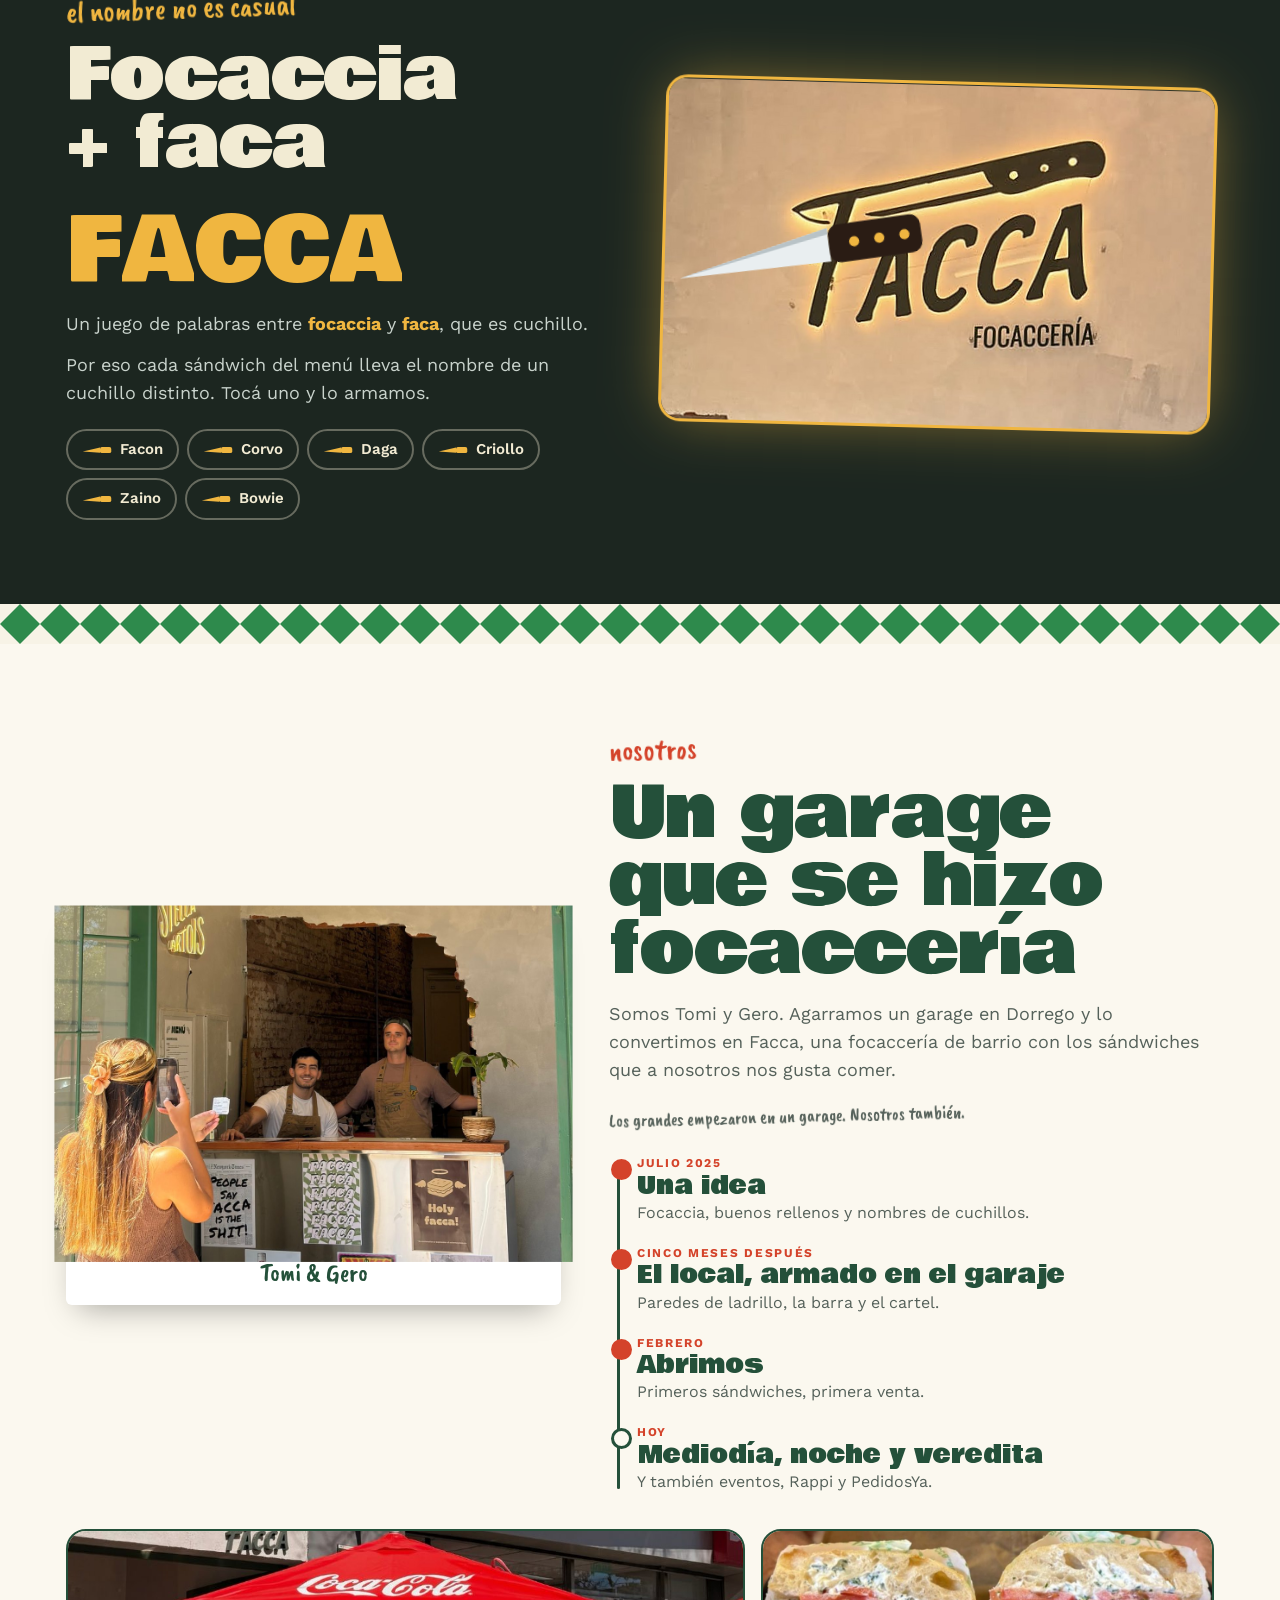
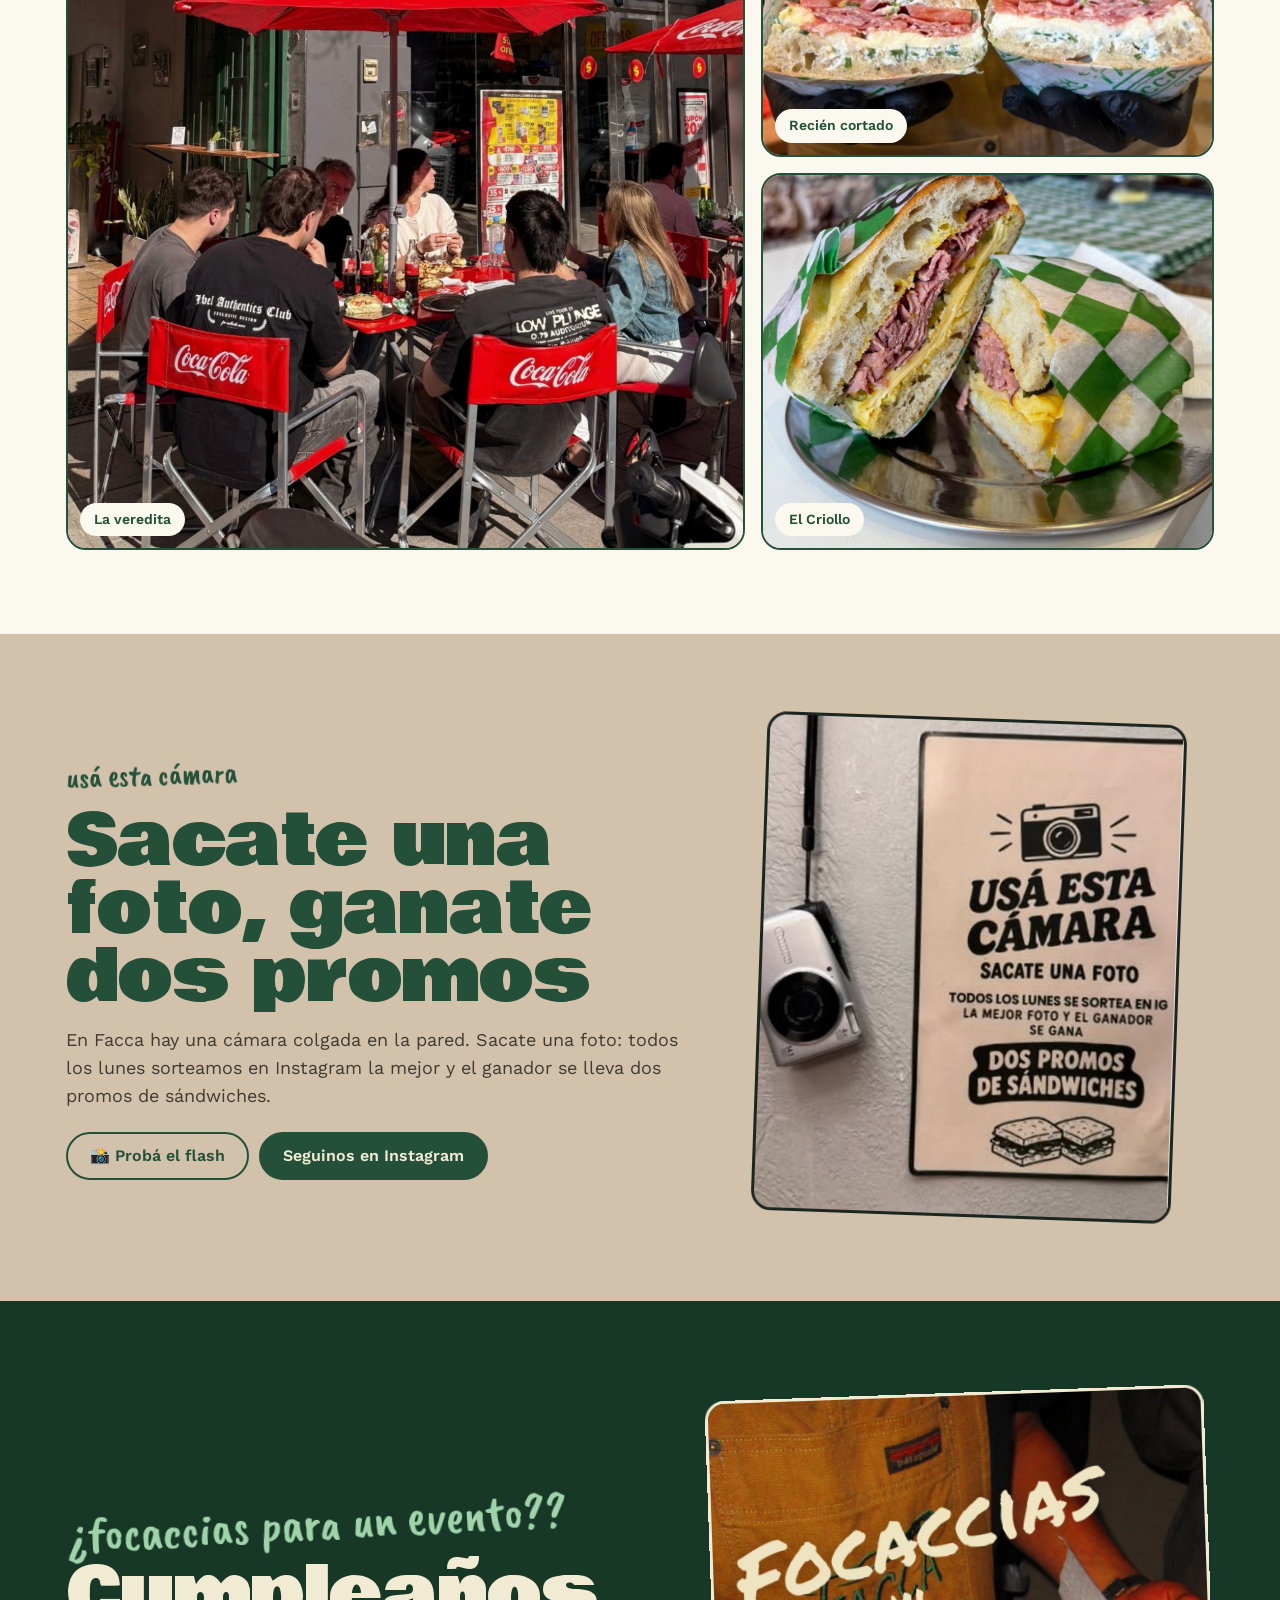
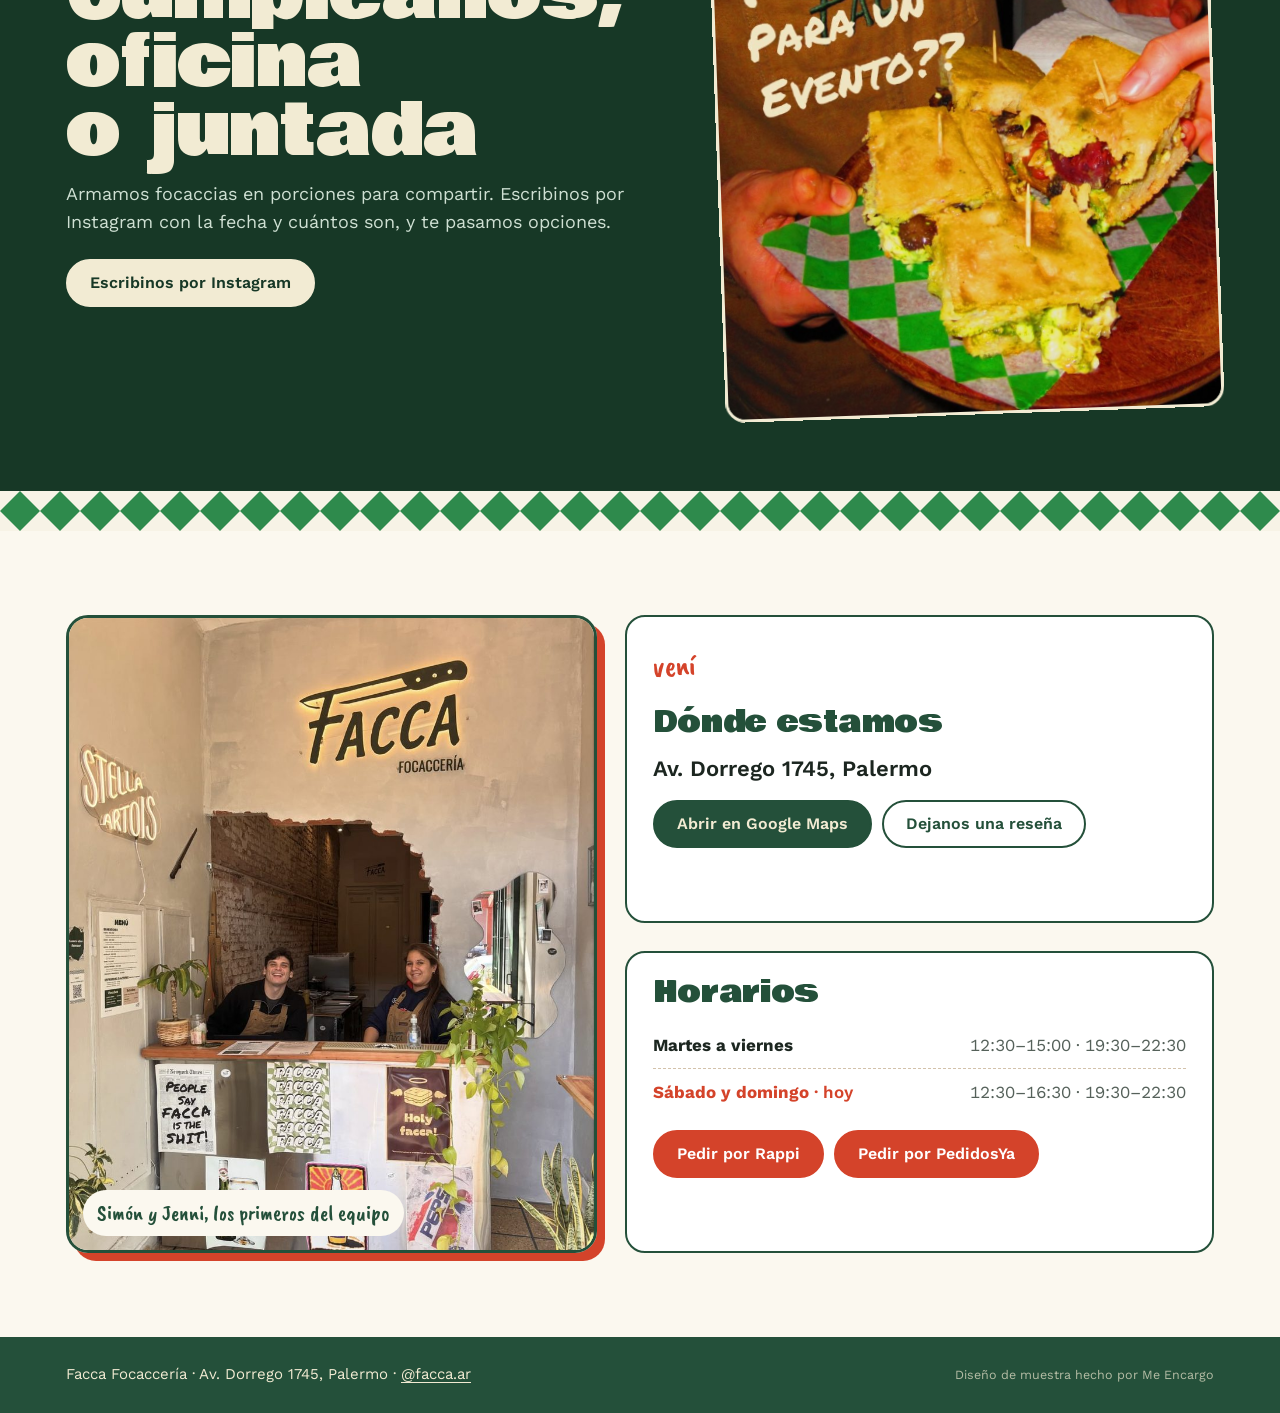
==== commit 36866c8a: "Add files via upload" ====
--- a/facca/index.html
+++ b/facca/index.html
@@ -67,8 +67,26 @@
 @keyframes ping{to{box-shadow:0 0 0 10px rgba(43,174,87,0)}}
 
 /* portada */
-.hero{padding-block:30px 64px;overflow-x:clip}
-.hero .wrap{display:grid;grid-template-columns:1.05fr .95fr;gap:44px;align-items:center}
+.hero{padding-block:30px 40px;overflow-x:clip}
+.hero-top{display:grid;grid-template-columns:1.2fr .8fr;gap:40px;align-items:end}
+.hero-side .lead{margin-top:0!important}
+.series{position:relative;margin-top:40px;overflow:hidden;padding-block:14px 24px}
+.series-track{display:flex;gap:22px;width:max-content;padding-left:22px;will-change:transform}
+.series:hover .series-track{animation-play-state:paused}
+@keyframes roll{to{transform:translateX(-50%)}}
+.poster{flex:none;position:relative;width:clamp(240px,26vw,340px);aspect-ratio:1170/1277;border-radius:22px;overflow:hidden;border:3px solid var(--green);box-shadow:7px 7px 0 var(--green);text-decoration:none;color:inherit;transform:rotate(var(--tilt,0deg));transition:transform .35s cubic-bezier(.3,1.5,.5,1), box-shadow .35s ease;background:#BDB1A0}
+.poster:hover{transform:rotate(0deg) translateY(-8px) scale(1.03);box-shadow:10px 12px 0 var(--tomato)}
+.poster img{width:100%;height:100%;object-fit:cover;display:block}
+.poster .typo{position:absolute;inset:0;background:radial-gradient(120% 80% at 30% 20%,rgba(255,255,255,.35),transparent 60%),repeating-linear-gradient(0deg,rgba(0,0,0,.05) 0 2px,transparent 2px 22px),linear-gradient(160deg,#C9BEAE,#A39380);display:grid;place-content:center;text-align:center;overflow:hidden}
+.poster .typo small{font-family:var(--f-text);font-weight:700;letter-spacing:.5em;color:#F7F3E6;font-size:14px;margin-bottom:6px}
+.poster .typo b{display:block;font-family:var(--f-display);font-weight:400;color:#F7F3E6;font-size:clamp(54px,6vw,82px);line-height:.86;letter-spacing:-.02em}
+.poster .typo b:nth-of-type(2){opacity:.55}
+.poster .typo .pic{position:absolute;left:50%;top:50%;width:62%;aspect-ratio:1/1;transform:translate(-50%,-46%) rotate(-6deg);border-radius:18px;overflow:hidden;border:4px solid #F7F3E6;box-shadow:0 14px 30px -10px rgba(0,0,0,.5)}
+.poster .typo .pic img{width:100%;height:100%;object-fit:cover}
+.poster .tagp{position:absolute;left:12px;right:12px;bottom:12px;display:flex;justify-content:space-between;align-items:center;gap:8px;background:var(--paper);border-radius:999px;padding:7px 14px;font-weight:700;font-size:14px;color:var(--green)}
+.poster .tagp i{font-style:normal;color:var(--tomato);margin-right:6px;font-variant-numeric:tabular-nums}
+.poster .tagp em{font-style:normal;color:var(--ink)}
+.hero .sticker{left:auto;right:max(16px,4vw);top:-6px;bottom:auto;z-index:3}
 .hero h1{font-size:clamp(46px,7.4vw,104px);color:var(--green)}
 .hero h1 .word{display:inline-block;animation:drop .7s cubic-bezier(.3,1.5,.5,1) both}
 .hero h1 .word:nth-child(2){animation-delay:.08s}.hero h1 .word:nth-child(3){animation-delay:.16s}.hero h1 .word:nth-child(4){animation-delay:.24s}.hero h1 .word:nth-child(5){animation-delay:.32s}
@@ -77,19 +95,32 @@
 .hero .tag{font-size:clamp(26px,3vw,34px);color:var(--tomato);transform:rotate(-3deg);display:inline-block;margin:14px 0 6px}
 .hero p.lead{font-size:19px;color:var(--muted);margin-top:18px;max-width:30em}
 .hero .ctas{display:flex;gap:10px;flex-wrap:wrap;margin-top:26px}
-.deck{position:relative;aspect-ratio:1/1;max-width:540px;width:100%;justify-self:center;cursor:pointer}
-.deck figure{position:absolute;inset:6% 4%;margin:0;border-radius:24px;overflow:hidden;border:3px solid var(--green);background:var(--cream);box-shadow:8px 8px 0 var(--green);transition:transform .7s cubic-bezier(.3,1.3,.5,1), z-index 0s .35s}
-.deck figure img{width:100%;height:100%;object-fit:cover}
-.deck figure figcaption{position:absolute;left:12px;bottom:12px;background:var(--paper);color:var(--green);border-radius:999px;padding:5px 12px;font-weight:600;font-size:13px}
-.deck [data-pos="0"]{transform:rotate(2deg);z-index:3}
-.deck [data-pos="1"]{transform:translate(7%,-5%) rotate(8deg) scale(.94);z-index:2}
-.deck [data-pos="2"]{transform:translate(-7%,-3%) rotate(-7deg) scale(.9);z-index:1}
-.deck .hint{position:absolute;right:0;top:-6px;z-index:5;font-family:var(--f-hand);font-size:22px;color:var(--green);transform:rotate(6deg)}
 .sticker{position:absolute;left:-10px;bottom:-6px;z-index:6;background:var(--tomato);color:#fff;border-radius:50%;width:128px;height:128px;display:grid;place-content:center;text-align:center;font-family:var(--f-display);font-size:15px;line-height:1.05;box-shadow:0 6px 0 rgba(0,0,0,.15);animation:spin 14s linear infinite}
 .sticker span{font-size:28px}
 @keyframes spin{from{transform:rotate(-12deg)}50%{transform:rotate(8deg) scale(1.04)}to{transform:rotate(-12deg)}}
-@media (max-width:860px){.hero .wrap{grid-template-columns:1fr;gap:28px}.sticker{width:104px;height:104px;font-size:12px}.sticker span{font-size:22px}}
-
+@media (max-width:860px){.hero-top{grid-template-columns:1fr;gap:20px}.sticker{width:104px;height:104px;font-size:12px}.sticker span{font-size:22px}}
+
+.gallery img,.polaroid img,.sign img{scale:1.1}
+/* barra de avance */
+.progress{position:fixed;left:0;right:0;top:env(safe-area-inset-top,0px);height:4px;z-index:40;pointer-events:none}
+.progress i{position:absolute;left:0;top:0;bottom:0;width:100%;background:var(--tomato);transform-origin:left;transform:scaleX(var(--p,0))}
+.progress svg{position:absolute;top:-6px;left:calc(var(--p,0) * 100%);width:42px;height:16px;transform:translateX(-90%)}
+/* ingredientes que flotan */
+.hero{position:relative}
+.floaters{position:absolute;inset:0;pointer-events:none;z-index:0}
+.hero .wrap,.hero .series{position:relative;z-index:1}
+.fl{position:absolute;left:var(--x);top:var(--y);width:var(--s);height:var(--s);translate:calc(var(--mx,0) * var(--depth) * 1px) calc(var(--my,0) * var(--depth) * 1px);transition:translate .4s ease-out}
+.fl i{display:block;width:100%;height:100%;animation:drift var(--t,7s) ease-in-out infinite alternate}
+.fl.cherry i{border-radius:50%;background:radial-gradient(circle at 35% 30%,#FF8A6B,#D4432A 55%,#9E2A16);box-shadow:inset -3px -4px 0 rgba(0,0,0,.12)}
+.fl.leaf i{border-radius:0 100% 0 100%;background:linear-gradient(135deg,#7FBF6A,#3E8B4B)}
+.fl.cream i{border-radius:46% 54% 60% 40% / 55% 40% 60% 45%;background:#FFFDF5;box-shadow:inset -4px -5px 0 rgba(0,0,0,.06),0 2px 0 rgba(0,0,0,.08)}
+.fl.nut i{border-radius:40% 60% 45% 55%;background:#B88B5E}
+.fl.honey i{border-radius:50% 50% 50% 0;background:#F0B640;transform:rotate(45deg)}
+@keyframes drift{from{transform:translateY(-10px) rotate(-12deg)}to{transform:translateY(12px) rotate(14deg)}}
+/* letras que saltan */
+.hero h1 .ch{display:inline-block;transition:transform .25s cubic-bezier(.3,1.8,.5,1), color .2s ease}
+.hero h1 .ch:hover{transform:translateY(-14px) rotate(-6deg);color:var(--tomato)}
+.btn{transition:transform .15s ease, background-color .15s ease, translate .25s cubic-bezier(.3,1.5,.5,1)}
 /* datos */
 .facts{background:var(--green);color:var(--cream)}
 .facts .wrap{display:grid;grid-template-columns:repeat(3,1fr);gap:24px;padding-block:22px}
@@ -101,7 +132,7 @@
 
 /* cinta que pasa */
 .ticker{background:var(--tomato);color:#fff;overflow:hidden;border-block:2px solid var(--green)}
-.ticker .row{display:flex;width:max-content;animation:slide 26s linear infinite}
+.ticker .row{display:flex;width:max-content;will-change:transform}
 .ticker:hover .row{animation-play-state:paused}
 .ticker span{font-family:var(--f-display);font-size:26px;padding:12px 22px;white-space:nowrap}
 .ticker span b{font-family:var(--f-text);font-weight:600;font-size:16px;opacity:.85;margin-left:8px}
@@ -177,6 +208,7 @@
 @media (max-width:900px){.more-menu{grid-template-columns:1fr}}
 .list{background:#fff;border:2px solid var(--green);border-radius:18px;padding:18px 22px;transition:transform .2s ease, box-shadow .2s ease}
 .list:hover{transform:translate(-3px,-3px);box-shadow:6px 6px 0 var(--green)}
+.list-pic{width:100%;aspect-ratio:4/3;object-fit:cover;border-radius:12px;margin-bottom:14px;display:block}
 .list h3{font-size:24px;color:var(--green);margin-bottom:6px}
 .list div{display:flex;justify-content:space-between;gap:12px;padding:10px 0;border-bottom:1px dashed var(--kraft);font-weight:500}
 .list div:last-child{border:0}
@@ -184,6 +216,40 @@
 .list small{display:block;color:var(--muted);font-weight:400;font-size:14px}
 .note{margin-top:16px;font-size:14px;color:var(--muted)}
 
+/* el nombre */
+.name{background:var(--ink);color:var(--cream);overflow:hidden}
+.name .wrap{display:grid;grid-template-columns:1fr 1fr;gap:44px;align-items:center}
+.name h2{color:var(--cream)}
+.name .kicker{color:#F0B640}
+.name p{color:#C9D3CC;font-size:18px;margin-top:14px;max-width:32em}
+.word-play{margin-top:28px;font-family:var(--f-display);font-size:clamp(44px,7vw,92px);line-height:1;display:flex;flex-wrap:nowrap;position:relative;color:var(--cream);user-select:none;cursor:pointer}
+.word-play span{display:inline-block;transition:opacity .5s ease, transform .7s cubic-bezier(.3,1.4,.5,1), max-width .7s ease, color .4s ease;max-width:1.2em;overflow:hidden}
+.word-play.cut span.x{opacity:0;max-width:0;transform:translateY(30px) rotate(20deg)}
+.word-play.cut span.k{color:#F0B640}
+.word-play .knife{position:absolute;left:-30%;top:50%;width:46%;transform:translateY(-50%) rotate(-8deg);opacity:0;pointer-events:none;z-index:2}
+.word-play.slice .knife{animation:slash .9s cubic-bezier(.6,0,.3,1) forwards}
+@keyframes slash{0%{left:-40%;opacity:1}100%{left:110%;opacity:1}}
+.eq{margin-top:14px;font-size:16px;color:#C9D3CC}
+.eq b{color:#F0B640}
+.knives{display:flex;flex-wrap:wrap;gap:8px;margin-top:22px}
+.knives button{all:unset;cursor:pointer;display:inline-flex;align-items:center;gap:8px;border:2px solid rgba(242,235,211,.35);border-radius:999px;padding:7px 14px;font-weight:600;font-size:15px;transition:background-color .2s ease,border-color .2s ease,transform .15s ease}
+.knives button:hover{transform:translateY(-2px);border-color:#F0B640}
+.knives button:focus-visible{outline:3px solid var(--tomato);outline-offset:2px}
+.knives svg{width:30px;height:10px;fill:#F0B640}
+.sign{border-radius:22px;overflow:hidden;border:3px solid #F0B640;box-shadow:0 0 60px -10px rgba(240,182,64,.55);transform:rotate(1.5deg);animation:glow 3.2s ease-in-out infinite;margin:0}
+@keyframes glow{50%{box-shadow:0 0 90px -6px rgba(240,182,64,.8)}}
+@media (max-width:860px){.name .wrap{grid-template-columns:1fr}}
+/* línea de tiempo */
+.quote{font-family:var(--f-hand);font-size:clamp(28px,3.2vw,38px);color:var(--tomato);margin-top:18px;transform:rotate(-1.5deg)}
+.timeline{list-style:none;margin:26px 0 0;padding:0 0 0 28px;position:relative;display:grid;gap:18px}
+.timeline::before{content:"";position:absolute;left:8px;top:6px;bottom:6px;width:3px;border-radius:3px;background:var(--kraft)}
+.timeline::after{content:"";position:absolute;left:8px;top:6px;width:3px;border-radius:3px;background:var(--green);height:calc(var(--prog,0) * (100% - 12px));transition:height 1.6s cubic-bezier(.3,.8,.3,1)}
+.timeline li{position:relative}
+.timeline li::before{content:"";position:absolute;left:-26px;top:5px;width:15px;height:15px;border-radius:50%;background:var(--paper);border:3px solid var(--green);z-index:1;transition:background-color .3s ease, border-color .3s ease}
+.timeline li.on::before{background:var(--tomato);border-color:var(--tomato)}
+.timeline small{display:block;font-size:12px;letter-spacing:.14em;text-transform:uppercase;font-weight:700;color:var(--tomato)}
+.timeline b{font-family:var(--f-display);font-weight:400;font-size:24px;color:var(--green);line-height:1.1}
+.timeline span{display:block;color:var(--muted);font-size:16px}
 /* historia */
 .story .story-grid{display:grid;grid-template-columns:.9fr 1.1fr;gap:48px;align-items:center}
 .polaroid{background:#fff;padding:12px 12px 52px;border-radius:6px;box-shadow:0 14px 30px -12px rgba(0,0,0,.35);transform:rotate(-2.5deg);position:relative;transition:transform .5s cubic-bezier(.3,1.5,.5,1);margin:0}
@@ -226,7 +292,11 @@
 @media (max-width:820px){.events .wrap{grid-template-columns:1fr}}
 
 /* visitanos */
-.visit .wrap{display:grid;grid-template-columns:1fr 1fr;gap:28px}
+.visit .wrap{display:grid;grid-template-columns:.9fr 1fr;gap:28px}
+.storefront{grid-row:span 2;margin:0;position:relative;border:3px solid var(--green);border-radius:22px;overflow:hidden;box-shadow:8px 8px 0 var(--tomato);transform:rotate(-1.5deg)}
+.storefront img{width:100%;height:100%;min-height:360px;object-fit:cover;display:block}
+.storefront figcaption{position:absolute;left:14px;bottom:14px;background:var(--paper);color:var(--green);padding:6px 14px;border-radius:999px;font-size:22px}
+@media (max-width:760px){.storefront{grid-row:auto;transform:none}.storefront img{max-height:460px}}
 .card{background:#fff;border:2px solid var(--green);border-radius:20px;padding:26px;display:grid;gap:14px;align-content:start}
 .card h3{font-size:30px;color:var(--green)}
 .hours div{display:flex;justify-content:space-between;gap:14px;padding:10px 0;border-bottom:1px dashed var(--kraft);font-variant-numeric:tabular-nums}
@@ -256,6 +326,7 @@
 <body>
 
 
+<div class="progress" aria-hidden="true"><i></i><svg viewBox="0 0 120 30"><path d="M2 20 L74 6 L74 22 Z" fill="#C9D1D4"/><rect x="74" y="5" width="44" height="18" rx="5" fill="#24503A"/><circle cx="88" cy="14" r="2.4" fill="#F0B640"/><circle cx="102" cy="14" r="2.4" fill="#F0B640"/></svg></div>
 <header class="top">
   <div class="wrap">
     <a class="brand" href="#inicio" aria-label="Facca, inicio">
@@ -263,7 +334,7 @@
       <span><b>FACCA</b><small>Focaccería · Palermo</small></span>
     </a>
     <nav class="nav" aria-label="Secciones">
-      <a href="#menu">Menú</a><a href="#nosotros">Nosotros</a><a href="#eventos">Eventos</a><a href="#visitanos">Cómo llegar</a>
+      <a href="#menu">Menú</a><a href="#nombre">El nombre</a><a href="#nosotros">Nosotros</a><a href="#eventos">Eventos</a><a href="#visitanos">Cómo llegar</a>
     </nav>
     <a class="btn red" href="#pedir">Pedir</a>
   </div>
@@ -271,24 +342,24 @@
 
 <main id="inicio">
   <section class="hero">
-    <div class="wrap">
+    <div class="floaters" id="floaters" aria-hidden="true"></div>
+    <div class="wrap hero-top">
       <div>
         <span class="status" id="status"><i></i><span>Av. Dorrego 1745</span></span>
         <br><span class="hand tag">people say facca is the shit 🤟🏽</span>
         <h1><span class="word">Sándwiches</span> <span class="word">de</span> <span class="word"><em>focaccia</em></span> <span class="word">en</span> <span class="word">Palermo.</span></h1>
-        <p class="lead">Focaccia rellena con mortadela con pistacho, stracciatella, lomo ahumado o asadito criollo. Comé en la veredita o pedilo a tu casa.</p>
+      </div>
+      <div class="hero-side">
+        <p class="lead">Seis sándwiches, cada uno con nombre de cuchillo. Comé en la veredita o pedilo a tu casa.</p>
         <div class="ctas">
           <a class="btn" href="#menu">Armá tu sándwich</a>
           <a class="btn ghost" href="#pedir">Pedir a domicilio</a>
         </div>
       </div>
-      <div class="deck" id="deck" role="button" tabindex="0" aria-label="Pasar a la siguiente foto">
-        <span class="hint">tocá ↓</span>
-        <figure data-pos="0"><img src="img/pareja.jpg" alt="Dos mitades de un sándwich de focaccia con fiambre, tomate y queso crema, en manos con guantes negros"><figcaption>Recién cortado</figcaption></figure>
-        <figure data-pos="1"><img src="img/criollo.jpg" alt="Sándwich Criollo cortado al medio, envuelto en papel a cuadros verdes sobre una bandeja"><figcaption>El Criollo</figcaption></figure>
-        <figure data-pos="2"><img src="img/vereda2.jpg" alt="Gente almorzando en la vereda de Facca bajo sombrillas rojas"><figcaption>La veredita</figcaption></figure>
-        <div class="sticker">desde<br><span>$17.000</span>el sándwich</div>
-      </div>
+    </div>
+    <div class="series" aria-label="Los sándwiches de Facca">
+      <div class="series-track" id="series"></div>
+      <div class="sticker">desde<br><span>$17.000</span>el sándwich</div>
     </div>
   </section>
 
@@ -328,7 +399,7 @@
       </div>
 
       <div class="more-menu">
-        <div class="list reveal"><h3>Empanadas salteñas</h3>
+        <div class="list reveal"><img class="list-pic" src="empanadas.jpg" alt="Empanadas salteñas recién horneadas" loading="lazy"><h3>Empanadas salteñas</h3>
           <div><span>Individual<small>Carne o queso</small></span><b>$3.000</b></div>
           <div><span>½ docena a elección</span><b>$16.500</b></div>
           <div><span>1 docena a elección</span><b>$30.000</b></div>
@@ -343,6 +414,23 @@
         </div>
       </div>
       <p class="note">Precios del menú publicado por Facca. Pueden cambiar.</p>
+    </div>
+  </section>
+
+  <section class="block name" id="nombre">
+    <div class="wrap">
+      <div>
+        <span class="hand kicker">el nombre no es casual</span>
+        <h2 class="reveal">Focaccia + faca</h2>
+        <div class="word-play" id="wordplay" aria-label="De focaccia sale Facca" role="img">
+          <svg class="knife" viewBox="0 0 120 30" aria-hidden="true"><path d="M2 20 L74 6 L74 22 Z" fill="#E9EEF0"/><path d="M2 20 L74 6 L74 9 Z" fill="#B9C3C7"/><rect x="74" y="5" width="44" height="18" rx="5" fill="#2A1C14"/><circle cx="86" cy="14" r="2.4" fill="#F0B640"/><circle cx="98" cy="14" r="2.4" fill="#F0B640"/><circle cx="110" cy="14" r="2.4" fill="#F0B640"/></svg>
+          <span class="k">F</span><span class="x">O</span><span class="x">C</span><span class="k">A</span><span class="k">C</span><span class="k">C</span><span class="x">I</span><span class="k">A</span>
+        </div>
+        <p class="eq">Un juego de palabras entre <b>focaccia</b> y <b>faca</b>, que es cuchillo.</p>
+        <p>Por eso cada sándwich del menú lleva el nombre de un cuchillo distinto. Tocá uno y lo armamos.</p>
+        <div class="knives" id="knives"></div>
+      </div>
+      <figure class="sign"><img src="cartel.jpg" alt="Cartel iluminado de FACCA Focaccería, con un cuchillo sobre las letras, en la pared del local"></figure>
     </div>
   </section>
 
@@ -355,7 +443,13 @@
         <span class="hand kicker">nosotros</span>
         <h2 class="reveal">Un garage que se hizo focaccería</h2>
         <p>Somos Tomi y Gero. Agarramos un garage en Dorrego y lo convertimos en Facca, una focaccería de barrio con los sándwiches que a nosotros nos gusta comer.</p>
-        <p>Abrimos al mediodía y a la noche. Vení a comer a la veredita o pedilo a tu casa.</p>
+        <p class="quote">Los grandes empezaron en un garage. Nosotros también.</p>
+        <ol class="timeline" id="timeline">
+          <li><small>Julio 2025</small><b>Una idea</b><span>Focaccia, buenos rellenos y nombres de cuchillos.</span></li>
+          <li><small>Cinco meses después</small><b>El local, armado en el garaje</b><span>Paredes de ladrillo, la barra y el cartel.</span></li>
+          <li><small>Febrero</small><b>Abrimos</b><span>Primeros sándwiches, primera venta.</span></li>
+          <li><small>Hoy</small><b>Mediodía, noche y veredita</b><span>Y también eventos, Rappi y PedidosYa.</span></li>
+        </ol>
       </div>
     </div>
     <div class="wrap gallery-wrap">
@@ -400,6 +494,10 @@
 
   <section class="block visit" id="visitanos">
     <div class="wrap">
+      <figure class="storefront reveal">
+        <img src="local.jpg" alt="Simón y Jenni detrás de la barra de Facca" loading="lazy">
+        <figcaption class="hand">Simón y Jenni, los primeros del equipo</figcaption>
+      </figure>
       <div class="card reveal">
         <span class="hand kicker">vení</span>
         <h3>Dónde estamos</h3>
@@ -506,13 +604,76 @@
   });
   choose(0);
 
-  // fotos que se barajan
-  var deck=document.getElementById('deck'), figs=[].slice.call(deck.querySelectorAll('figure')), timer;
-  function shuffle(){figs.forEach(function(f){f.dataset.pos=(Number(f.dataset.pos)+2)%3})}
-  deck.addEventListener('click',function(){shuffle();restart()});
-  deck.addEventListener('keydown',function(e){if(e.key==='Enter'||e.key===' '){e.preventDefault();shuffle();restart()}});
-  function restart(){clearInterval(timer);if(!reduce)timer=setInterval(shuffle,4200)}
-  restart();
+  // focaccia -> facca
+  var wp=document.getElementById('wordplay');
+  function play(){ if(reduce){wp.classList.add('cut');return} wp.classList.remove('cut','slice'); void wp.offsetWidth; wp.classList.add('slice'); setTimeout(function(){wp.classList.add('cut')},450) }
+  wp.addEventListener('click',play);
+  var KN='<svg viewBox="0 0 40 12" aria-hidden="true"><path d="M1 8 L24 2.5 L24 9.5 Z"/><rect x="24" y="2" width="15" height="8" rx="2.5"/></svg>';
+  var kbox=document.getElementById('knives');
+  SW.forEach(function(s,i){var b=document.createElement('button');b.type='button';b.innerHTML=KN+s.n;b.addEventListener('click',function(){choose(i,true);document.getElementById('menu').scrollIntoView({behavior:reduce?'auto':'smooth'})});kbox.appendChild(b)});
+  var tl=document.getElementById('timeline'), lis=[].slice.call(tl.children);
+  if('IntersectionObserver' in window){
+    new IntersectionObserver(function(es,o){es.forEach(function(e){if(e.isIntersecting){play();if(!reduce)setInterval(function(){wp.classList.remove('cut');setTimeout(play,900)},6000);o.disconnect()}})},{threshold:.5}).observe(wp);
+    new IntersectionObserver(function(es,o){es.forEach(function(e){if(e.isIntersecting){tl.style.setProperty('--prog',1);lis.forEach(function(li,k){setTimeout(function(){li.classList.add('on')},reduce?0:300+k*380)});o.disconnect()}})},{threshold:.35}).observe(tl);
+  } else { wp.classList.add('cut'); tl.style.setProperty('--prog',1); lis.forEach(function(li){li.classList.add('on')}) }
+
+  // ingredientes que flotan y siguen al mouse
+  var FL=[['cherry','6%','8%',34,18],['leaf','46%','4%',30,-14],['cream','92%','12%',46,22],['nut','62%','38%',20,-26],['cherry','88%','46%',26,30],['leaf','2%','52%',38,-20],['honey','52%','56%',22,16],['cream','34%','30%',26,-10],['nut','78%','6%',16,24],['leaf','96%','30%',24,-30]];
+  var fb=document.getElementById('floaters');
+  FL.forEach(function(f,i){var d=document.createElement('span');d.className='fl '+f[0];d.style.cssText='--x:'+f[1]+';--y:'+f[2]+';--s:'+f[3]+'px;--depth:'+(f[4]/30)+';--t:'+(5+i%4*1.3)+'s';d.innerHTML='<i></i>';fb.appendChild(d)});
+  var heroEl=document.querySelector('.hero');
+  if(!reduce)heroEl.addEventListener('pointermove',function(e){var r=heroEl.getBoundingClientRect();heroEl.style.setProperty('--mx',((e.clientX-r.left)/r.width-.5)*40);heroEl.style.setProperty('--my',((e.clientY-r.top)/r.height-.5)*40)});
+
+  // letras del título que saltan
+  [].forEach.call(document.querySelectorAll('.hero h1 .word'),function(w){
+    var t=w.querySelector('em')||w; var txt=t.textContent; t.textContent='';
+    txt.split('').forEach(function(c){var sp=document.createElement('span');sp.className='ch';sp.textContent=c;t.appendChild(sp)});
+  });
+
+  // botones imantados
+  if(!reduce&&matchMedia('(pointer:fine)').matches){
+    [].forEach.call(document.querySelectorAll('.btn'),function(b){
+      b.addEventListener('pointermove',function(e){var r=b.getBoundingClientRect();b.style.translate=((e.clientX-r.left-r.width/2)*.25)+'px '+((e.clientY-r.top-r.height/2)*.35)+'px'});
+      b.addEventListener('pointerleave',function(){b.style.translate='0 0'});
+    });
+  }
+
+  // tira de sándwiches en movimiento continuo
+  var POSTERS={Facon:'s-facon.jpg',Zaino:'s-zaino.jpg',Corvo:'s-corvo.jpg',Criollo:'s-criollo.jpg',Daga:'s-daga.jpg',Bowie:'s-bowie.jpg'};
+  var NUM={Facon:'01',Zaino:'02',Corvo:'03',Criollo:'04',Daga:'05',Bowie:'06'};
+  var PICS={Criollo:'img/criollo.jpg',Daga:'img/pareja.jpg'};
+  var track=document.getElementById('series'), cards='';
+  SW.forEach(function(s,i){
+    var inner=POSTERS[s.n]?'<img src="'+POSTERS[s.n]+'" alt="'+s.n+': '+s.l.join(', ').toLowerCase()+'">':
+      '<div class="typo" role="img" aria-label="'+s.n+': '+s.l.join(', ').toLowerCase()+'"><small>FOCACCIA</small><b>'+s.n.toUpperCase()+'</b><b>'+s.n.toUpperCase()+'</b><b>'+s.n.toUpperCase()+'</b>'+(PICS[s.n]?'<span class="pic"><img src="'+PICS[s.n]+'" alt=""></span>':'')+'</div>';
+    cards+='<a class="poster" href="#menu" data-i="'+i+'" style="--tilt:'+(i%2?2:-2)+'deg">'+inner+'<span class="tagp">'+(NUM[s.n]?'<i>#'+NUM[s.n]+'</i>':'')+s.n+(s.v?' · veggie':'')+'<em>'+money(s.p)+'</em></span></a>';
+  });
+  track.innerHTML=cards+cards.replace(/<a class="poster"/g,'<a class="poster" aria-hidden="true" tabindex="-1"');
+  track.addEventListener('click',function(e){var a=e.target.closest('.poster');if(!a)return;choose(Number(a.dataset.i),true)});
+
+  // las tiras se mueven solas y reaccionan al scroll; barra de avance y profundidad en fotos
+  var tk2=document.getElementById('ticker');
+  var belts=[{el:track,x:0,base:45,hover:false},{el:tk2,x:0,base:70,hover:false}];
+  belts.forEach(function(b){b.el.parentNode.addEventListener('pointerenter',function(e){if(e.pointerType==='mouse')b.hover=true});b.el.parentNode.addEventListener('pointerleave',function(){b.hover=false});b.speed=b.base});
+  var lastY=scrollY, vel=0, prog=document.querySelector('.progress');
+  var par=[].slice.call(document.querySelectorAll('.gallery img, .polaroid img, .events img, .sign img'));
+  var lt2=performance.now();
+  function frame(now){
+    var dt=Math.min(.05,(now-lt2)/1000); lt2=now;
+    var dy=scrollY-lastY; lastY=scrollY; vel+=((dy/Math.max(dt,.001))-vel)*.12;
+    var boost=Math.max(-900,Math.min(900,vel))*.35;
+    belts.forEach(function(b){
+      var target=b.hover?0:(b.base+boost);
+      b.speed+=(target-b.speed)*Math.min(1,dt*5);
+      var w=b.el.scrollWidth/2; b.x-=b.speed*dt;
+      if(b.x<=-w)b.x+=w; if(b.x>0)b.x-=w;
+      b.el.style.transform='translate3d('+b.x+'px,0,0)';
+    });
+    var max=document.documentElement.scrollHeight-innerHeight; prog.style.setProperty('--p',max>0?scrollY/max:0);
+    par.forEach(function(im){var r=im.getBoundingClientRect(); if(r.bottom<0||r.top>innerHeight)return; var c=(r.top+r.height/2-innerHeight/2)/innerHeight; im.style.translate='0 '+(c*-28)+'px'});
+    requestAnimationFrame(frame);
+  }
+  if(!reduce)requestAnimationFrame(frame);
 
   // abierto / cerrado, en hora de Buenos Aires
   var H={2:[[750,900],[1170,1350]],3:[[750,900],[1170,1350]],4:[[750,900],[1170,1350]],5:[[750,900],[1170,1350]],6:[[750,990],[1170,1350]],0:[[750,990],[1170,1350]]};
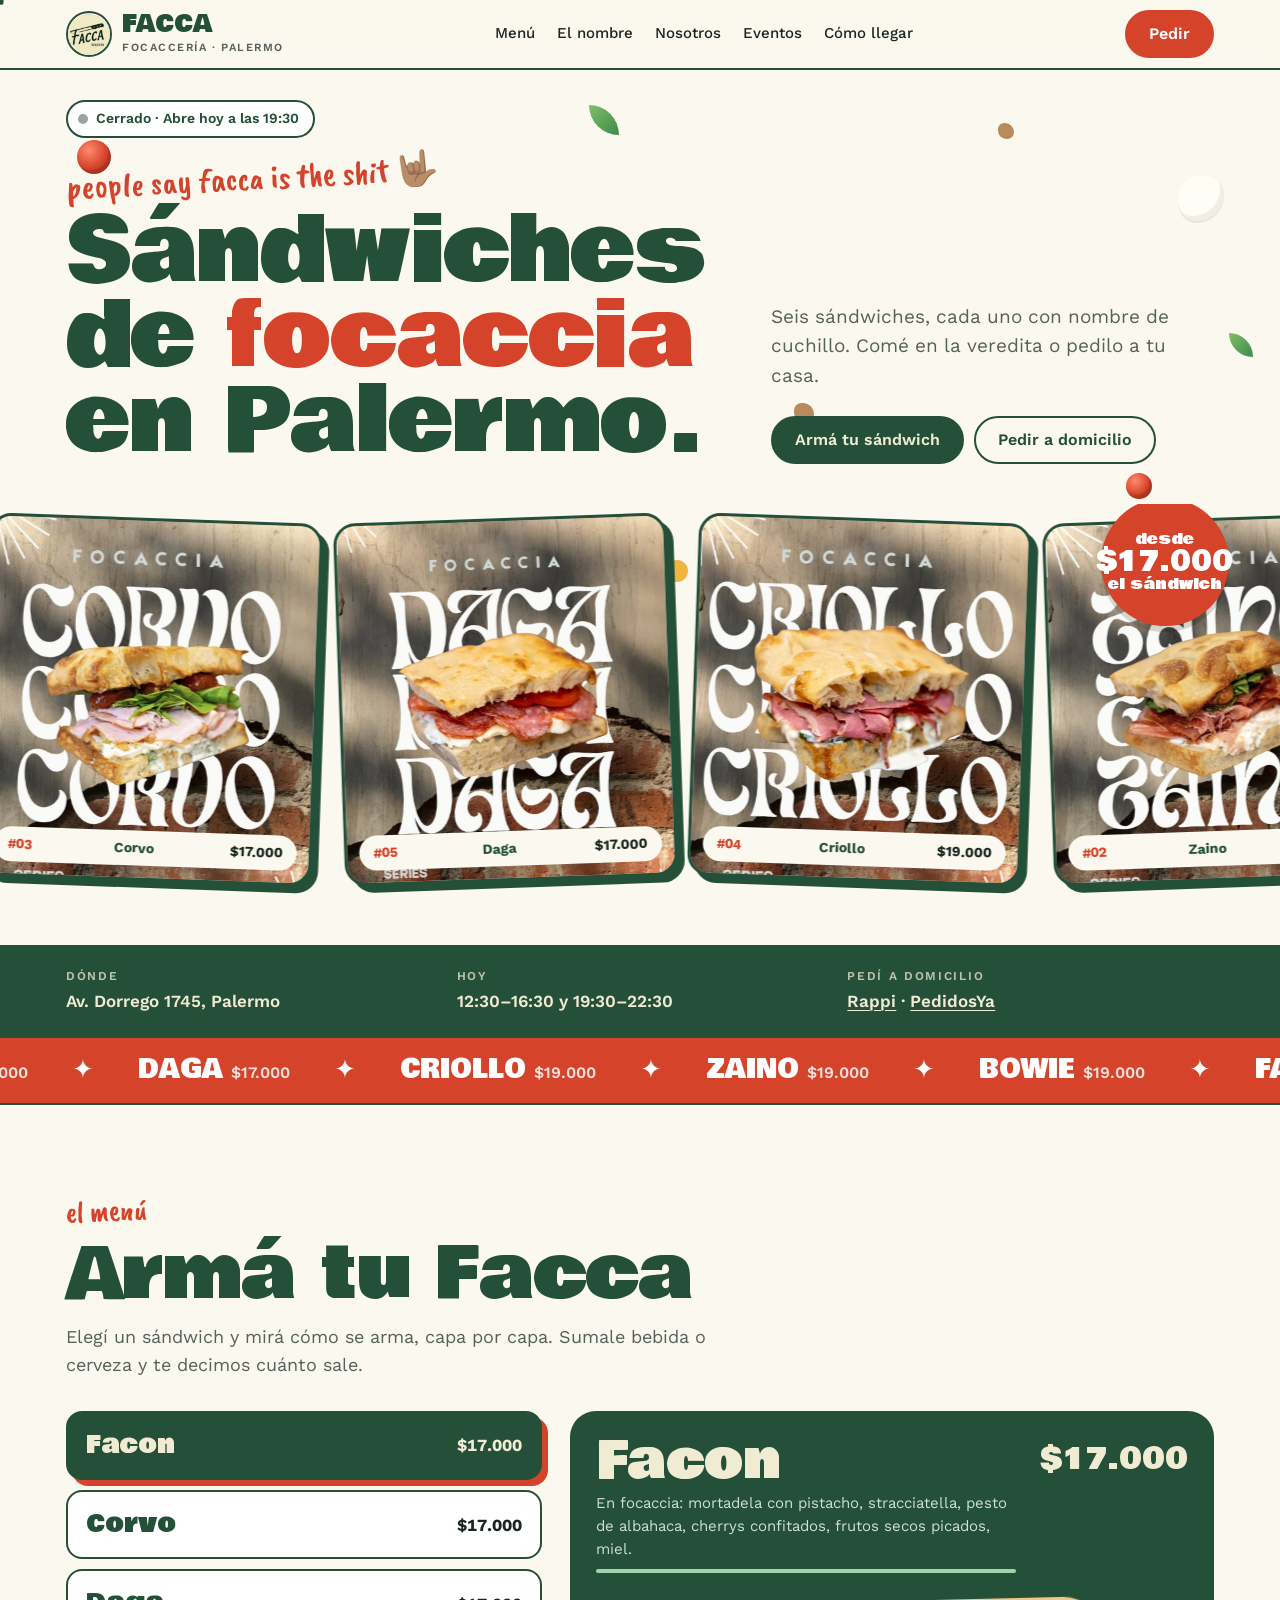
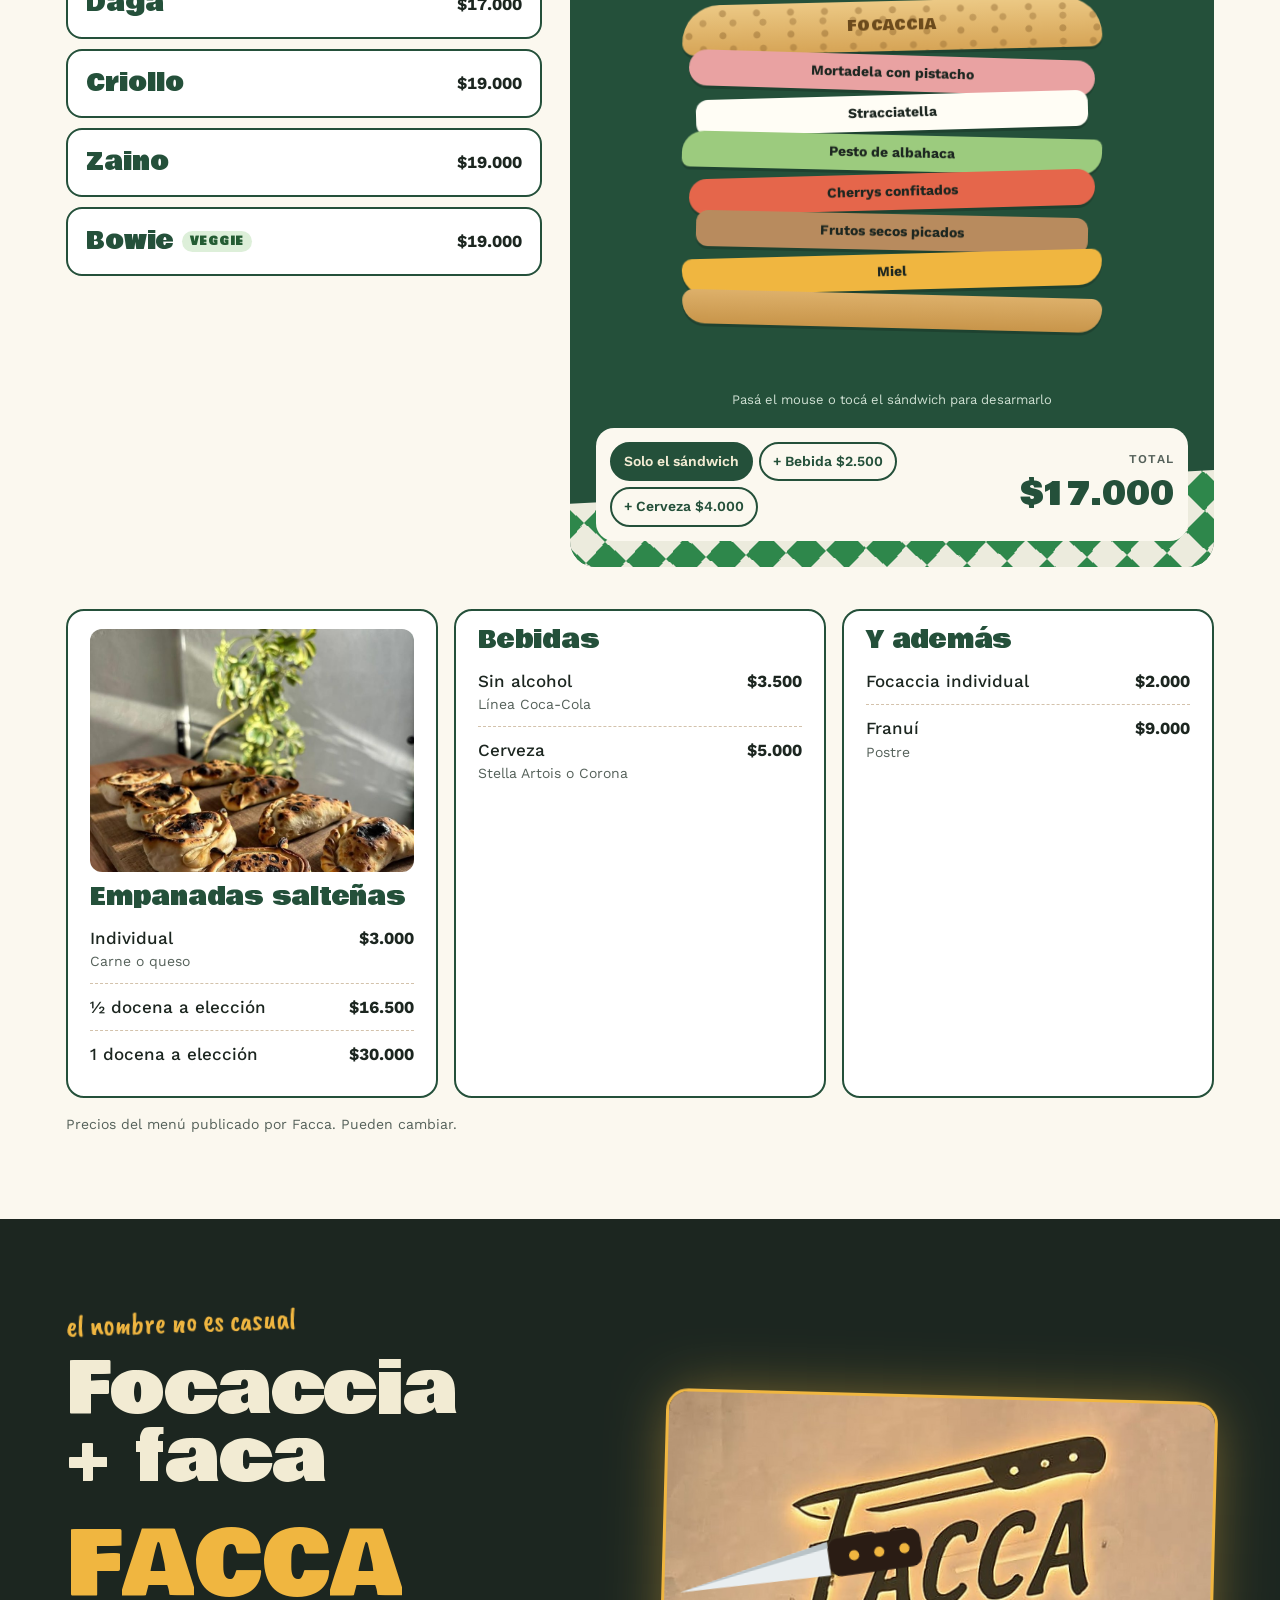
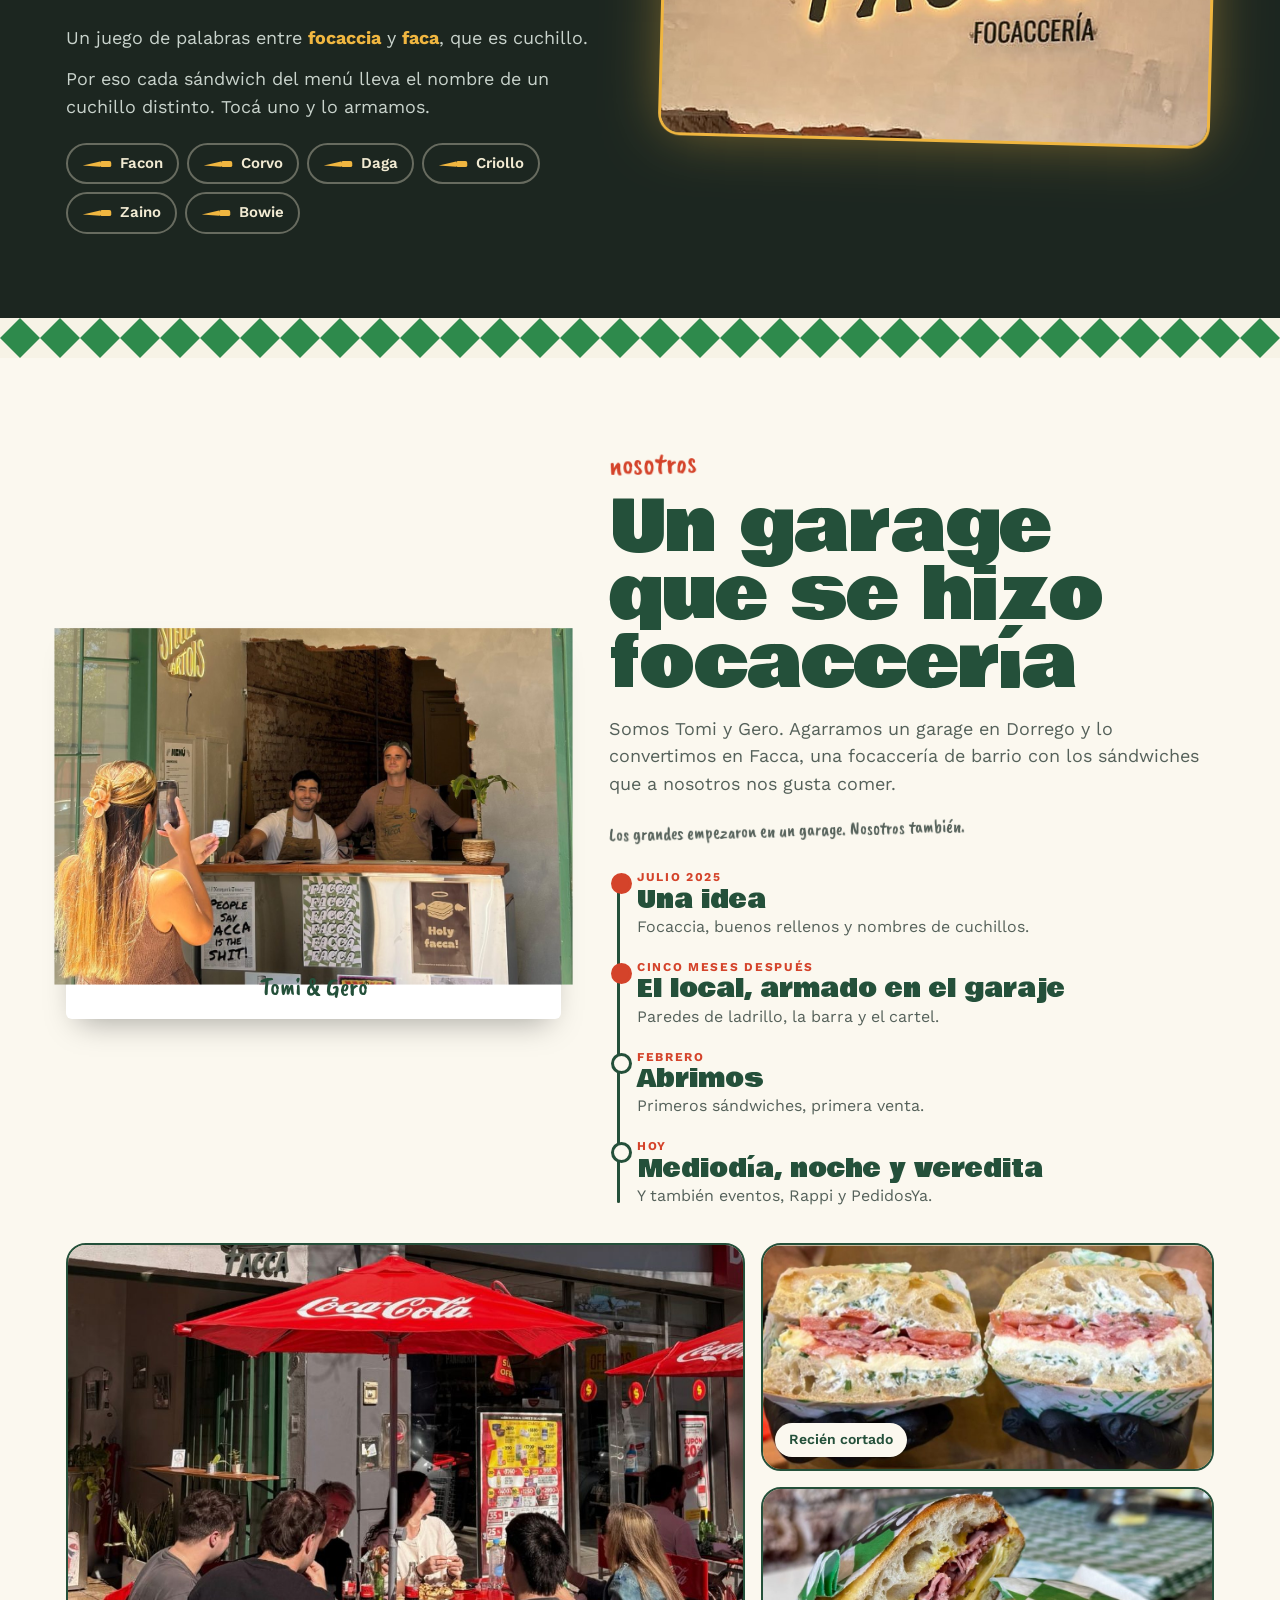
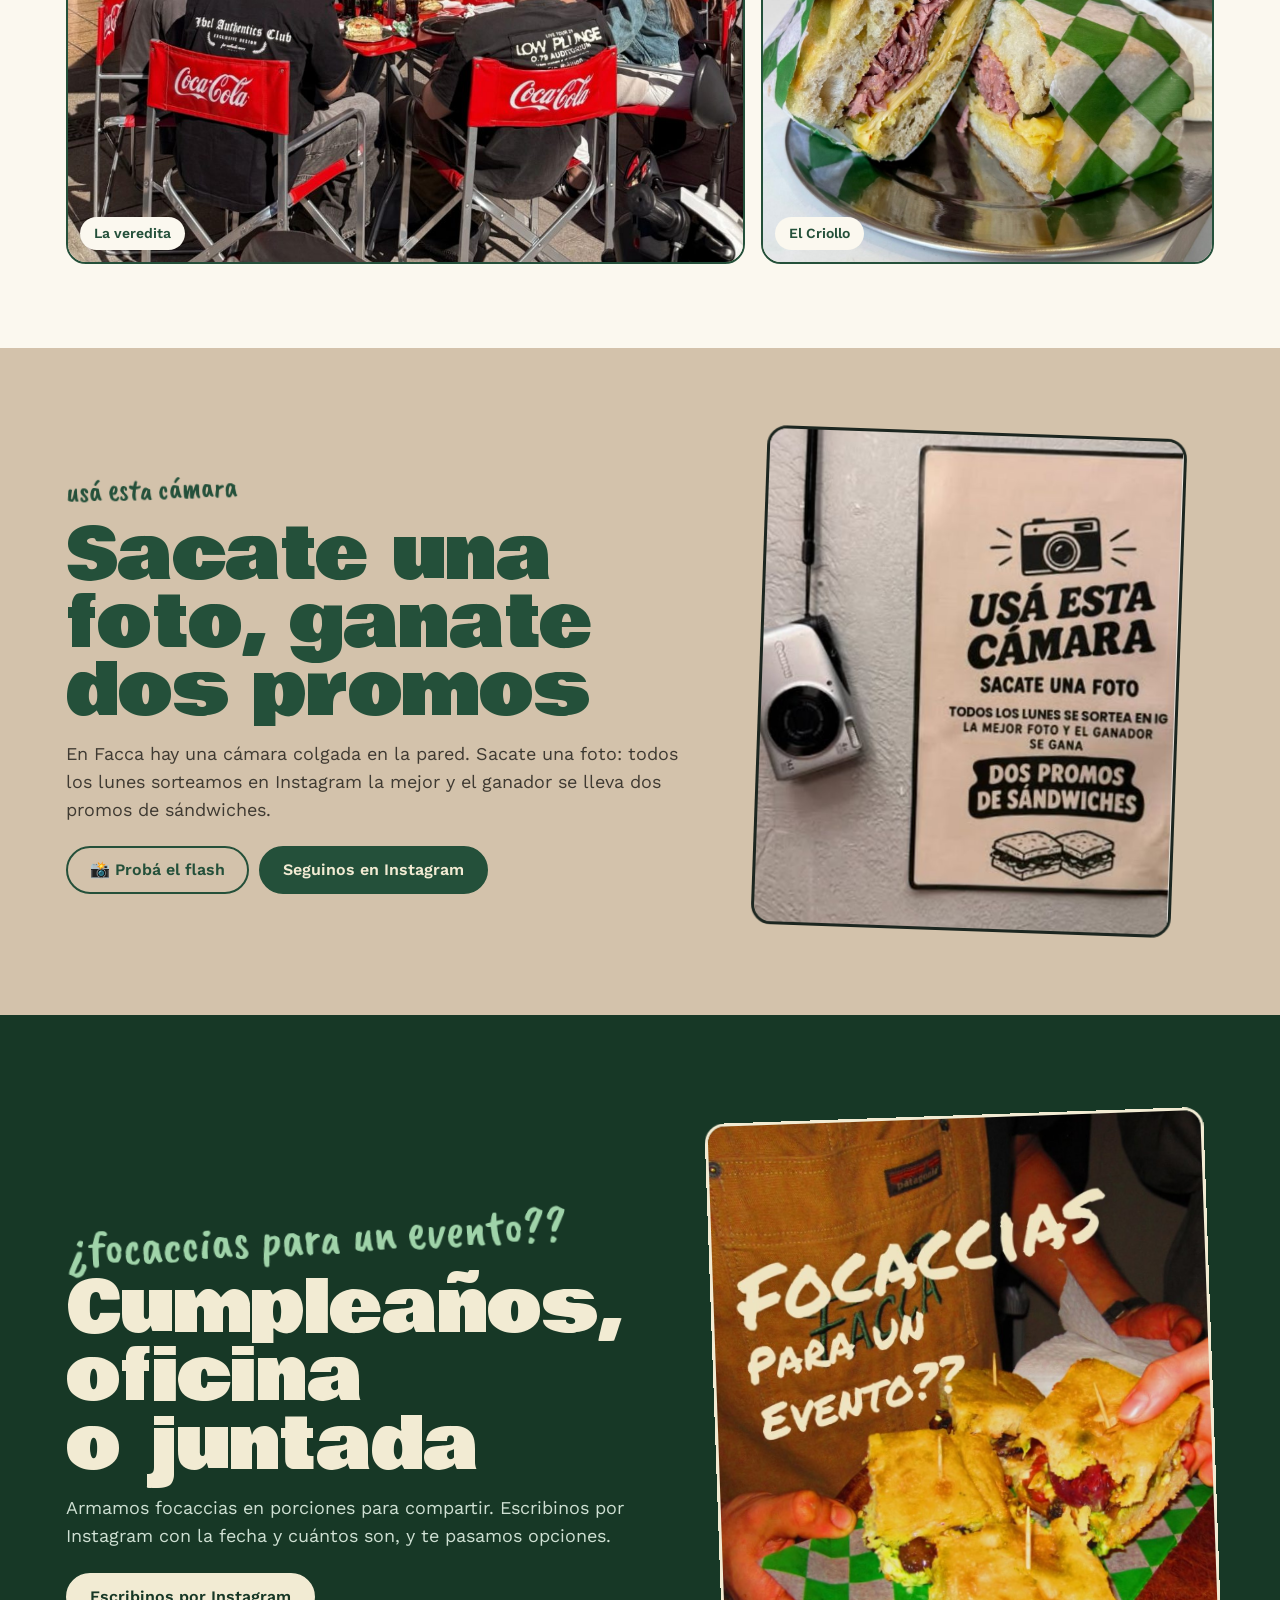
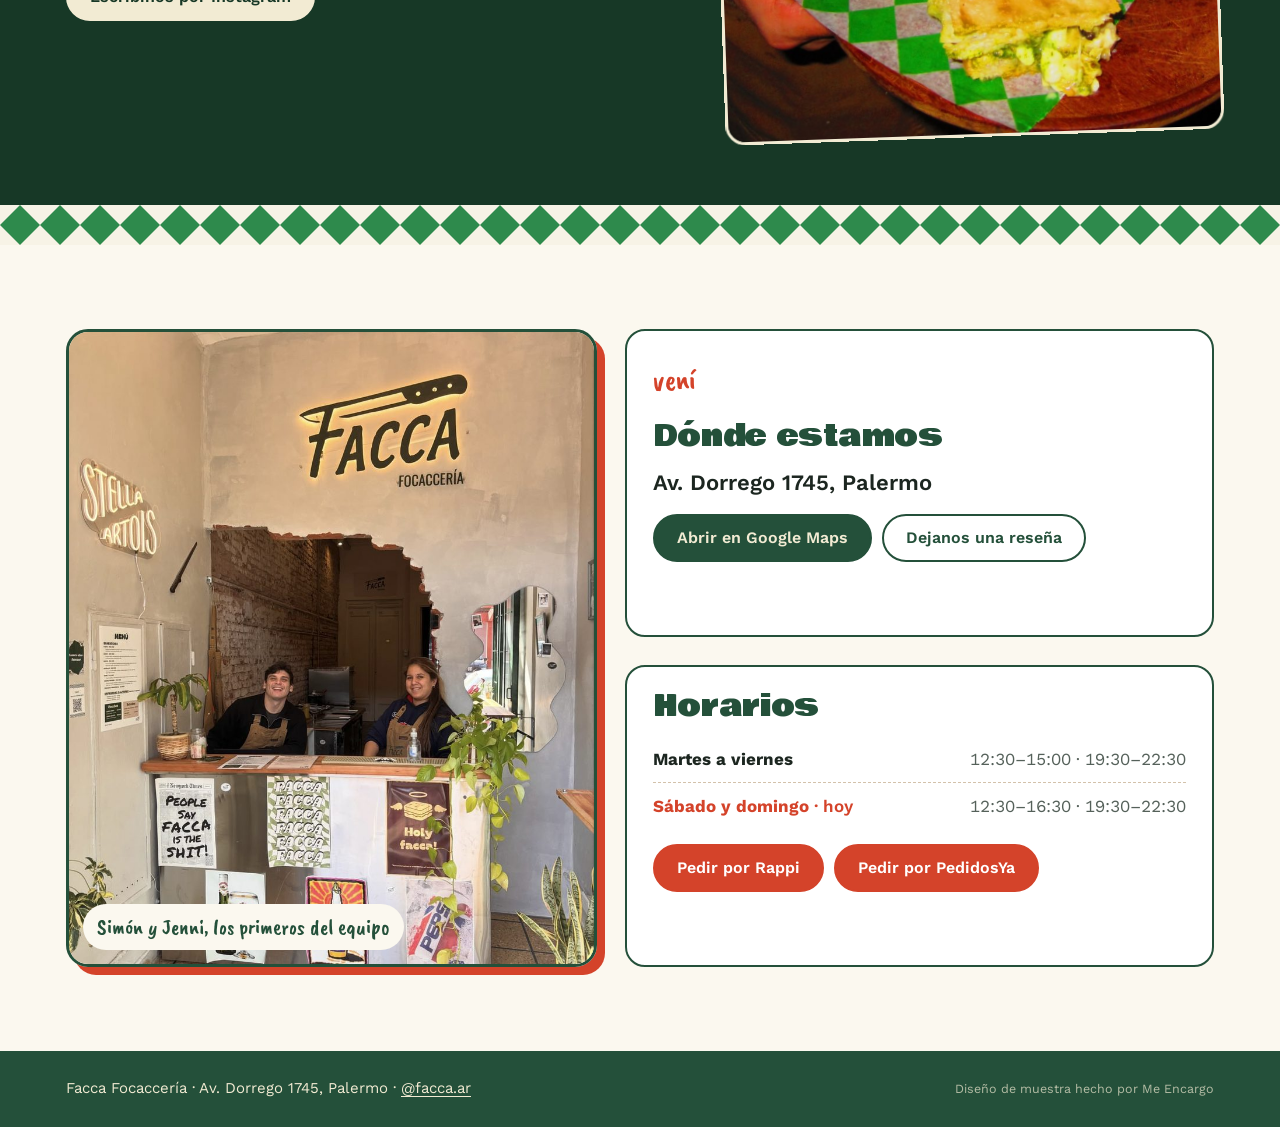
==== commit 2cb983c7: "Add files via upload" ====
--- a/facca/index.html
+++ b/facca/index.html
@@ -87,8 +87,10 @@
 .poster .tagp i{font-style:normal;color:var(--tomato);margin-right:6px;font-variant-numeric:tabular-nums}
 .poster .tagp em{font-style:normal;color:var(--ink)}
 .hero .sticker{left:auto;right:max(16px,4vw);top:-6px;bottom:auto;z-index:3}
-.hero h1{font-size:clamp(46px,7.4vw,104px);color:var(--green)}
-.hero h1 .word{display:inline-block;animation:drop .7s cubic-bezier(.3,1.5,.5,1) both}
+.hero-top>div:first-child{container-type:inline-size;min-width:0}
+.hero h1{font-size:clamp(40px,7.4vw,104px);color:var(--green)}
+@supports (font-size:1cqi){.hero h1{font-size:min(104px,13.4cqi)}}
+.hero h1 .word{display:inline-block;white-space:nowrap;animation:drop .7s cubic-bezier(.3,1.5,.5,1) both}
 .hero h1 .word:nth-child(2){animation-delay:.08s}.hero h1 .word:nth-child(3){animation-delay:.16s}.hero h1 .word:nth-child(4){animation-delay:.24s}.hero h1 .word:nth-child(5){animation-delay:.32s}
 @keyframes drop{from{transform:translateY(-26px) rotate(-4deg)}to{transform:none}}
 .hero h1 em{font-style:normal;color:var(--tomato)}
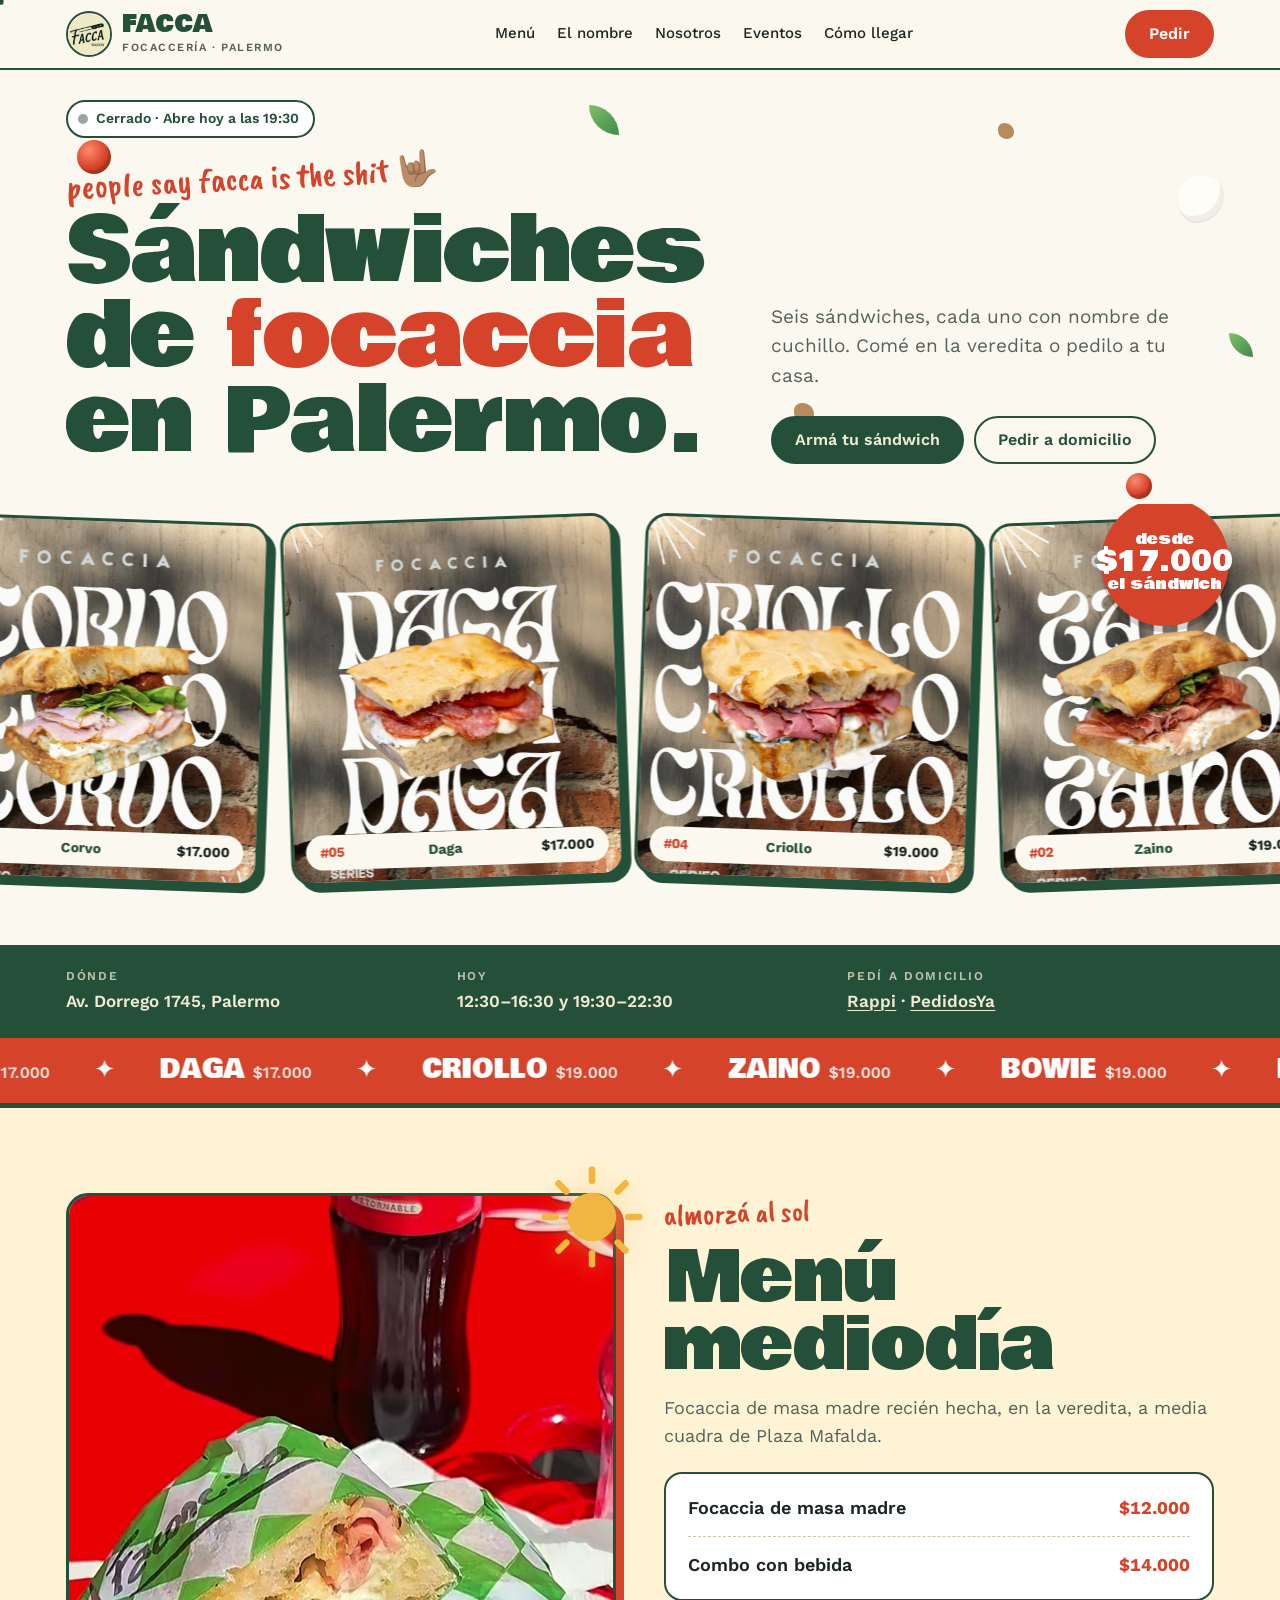
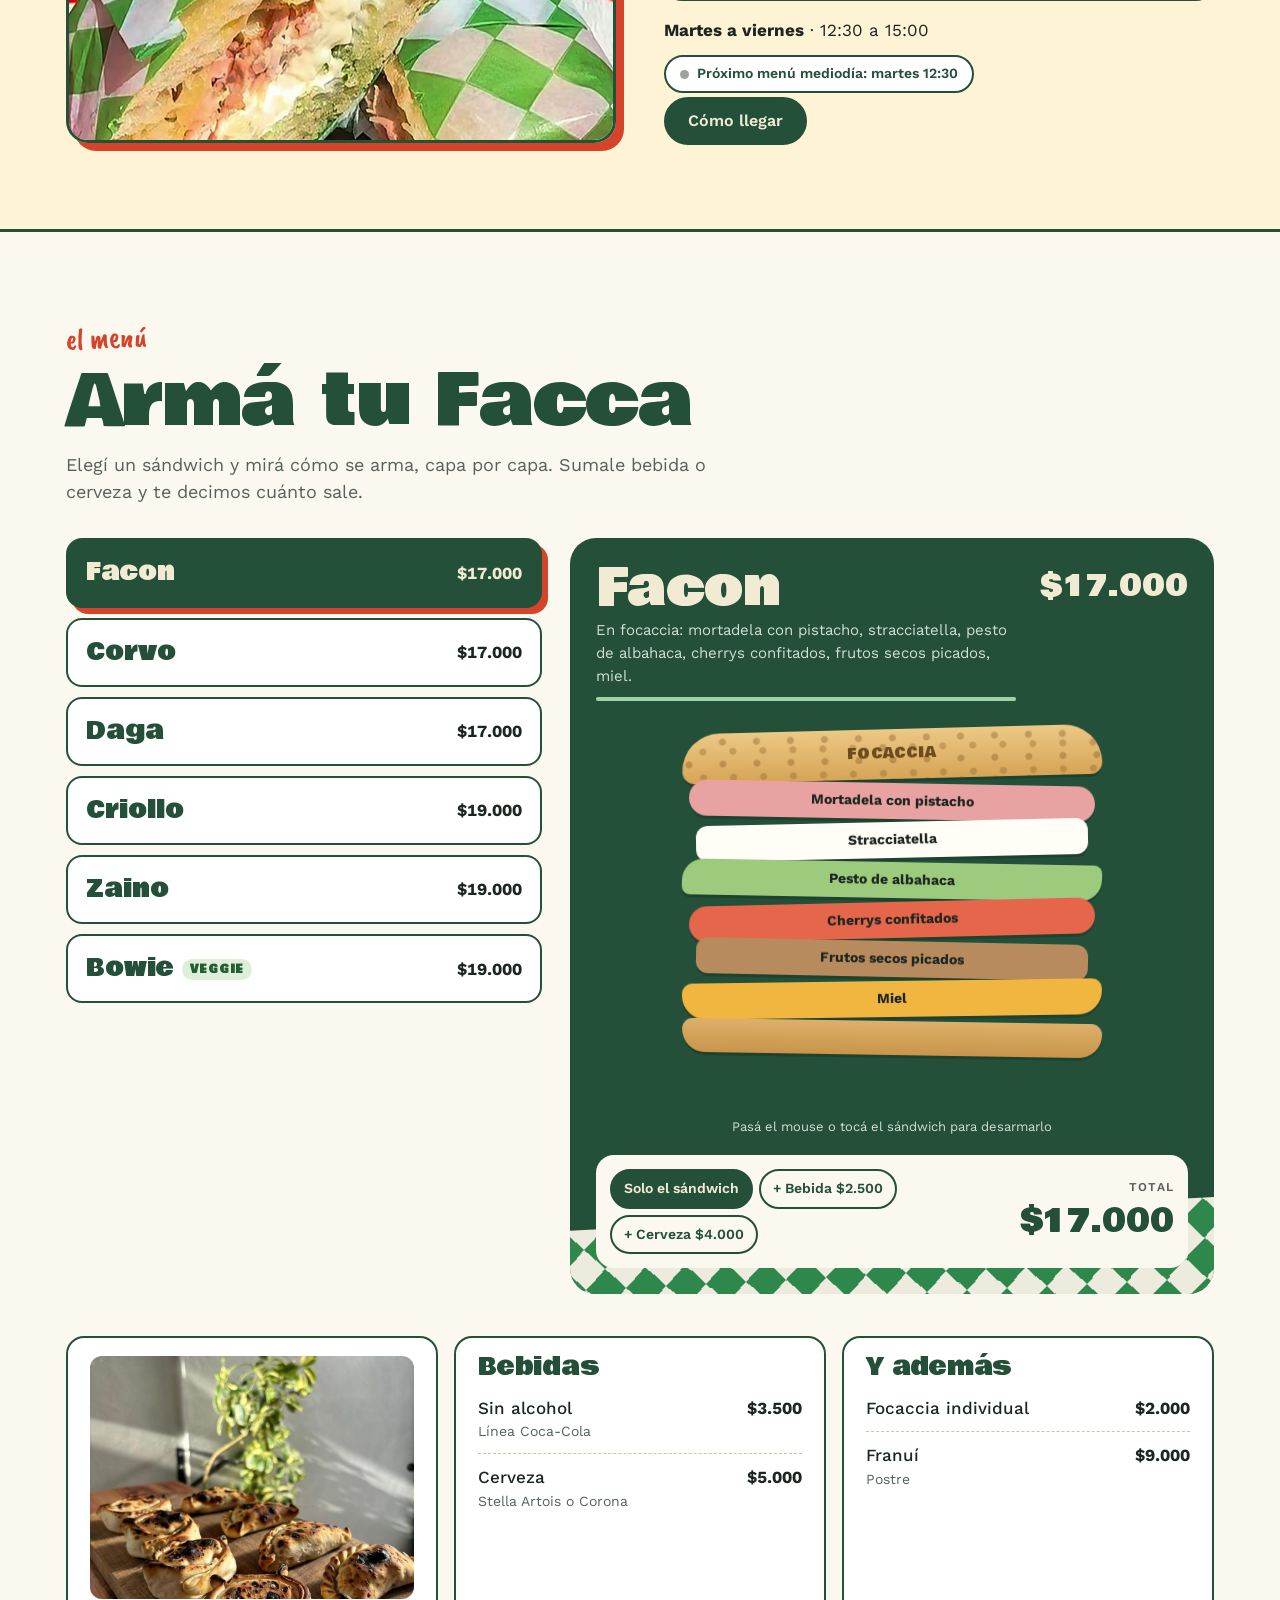
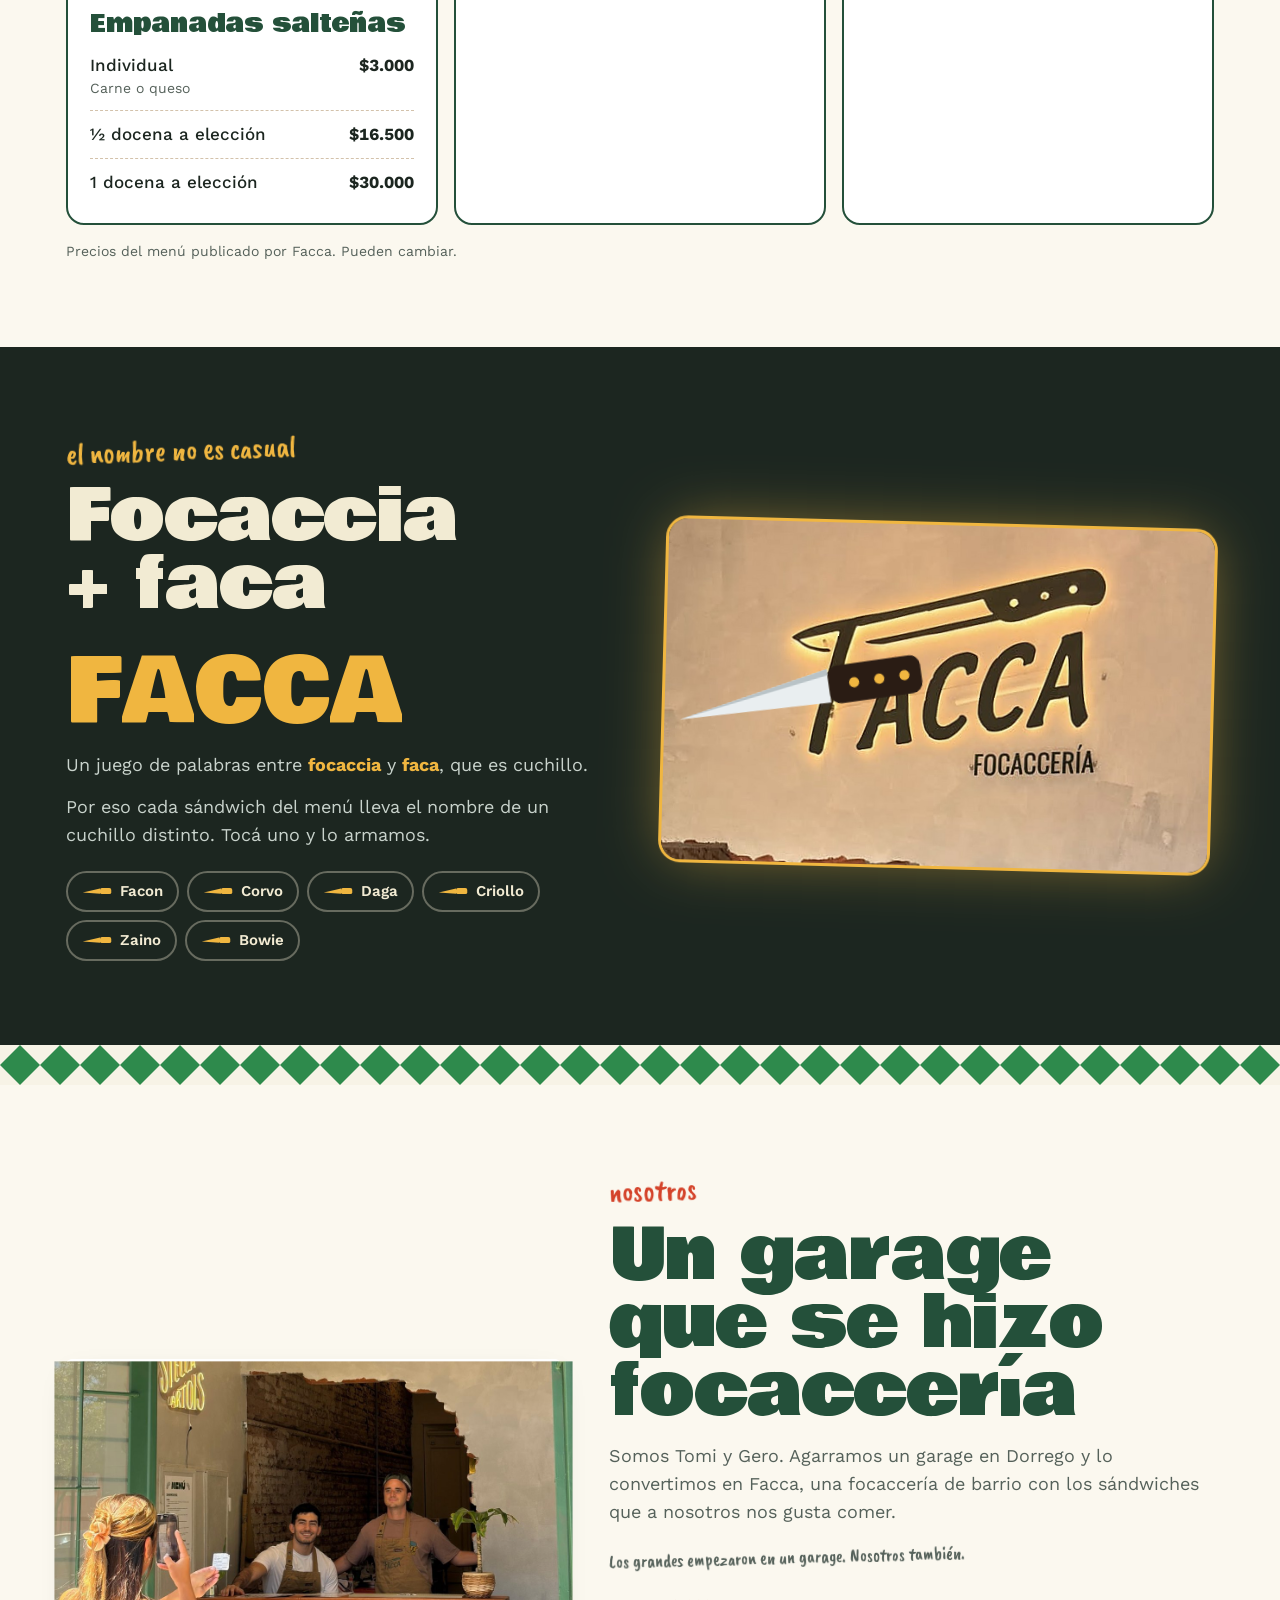
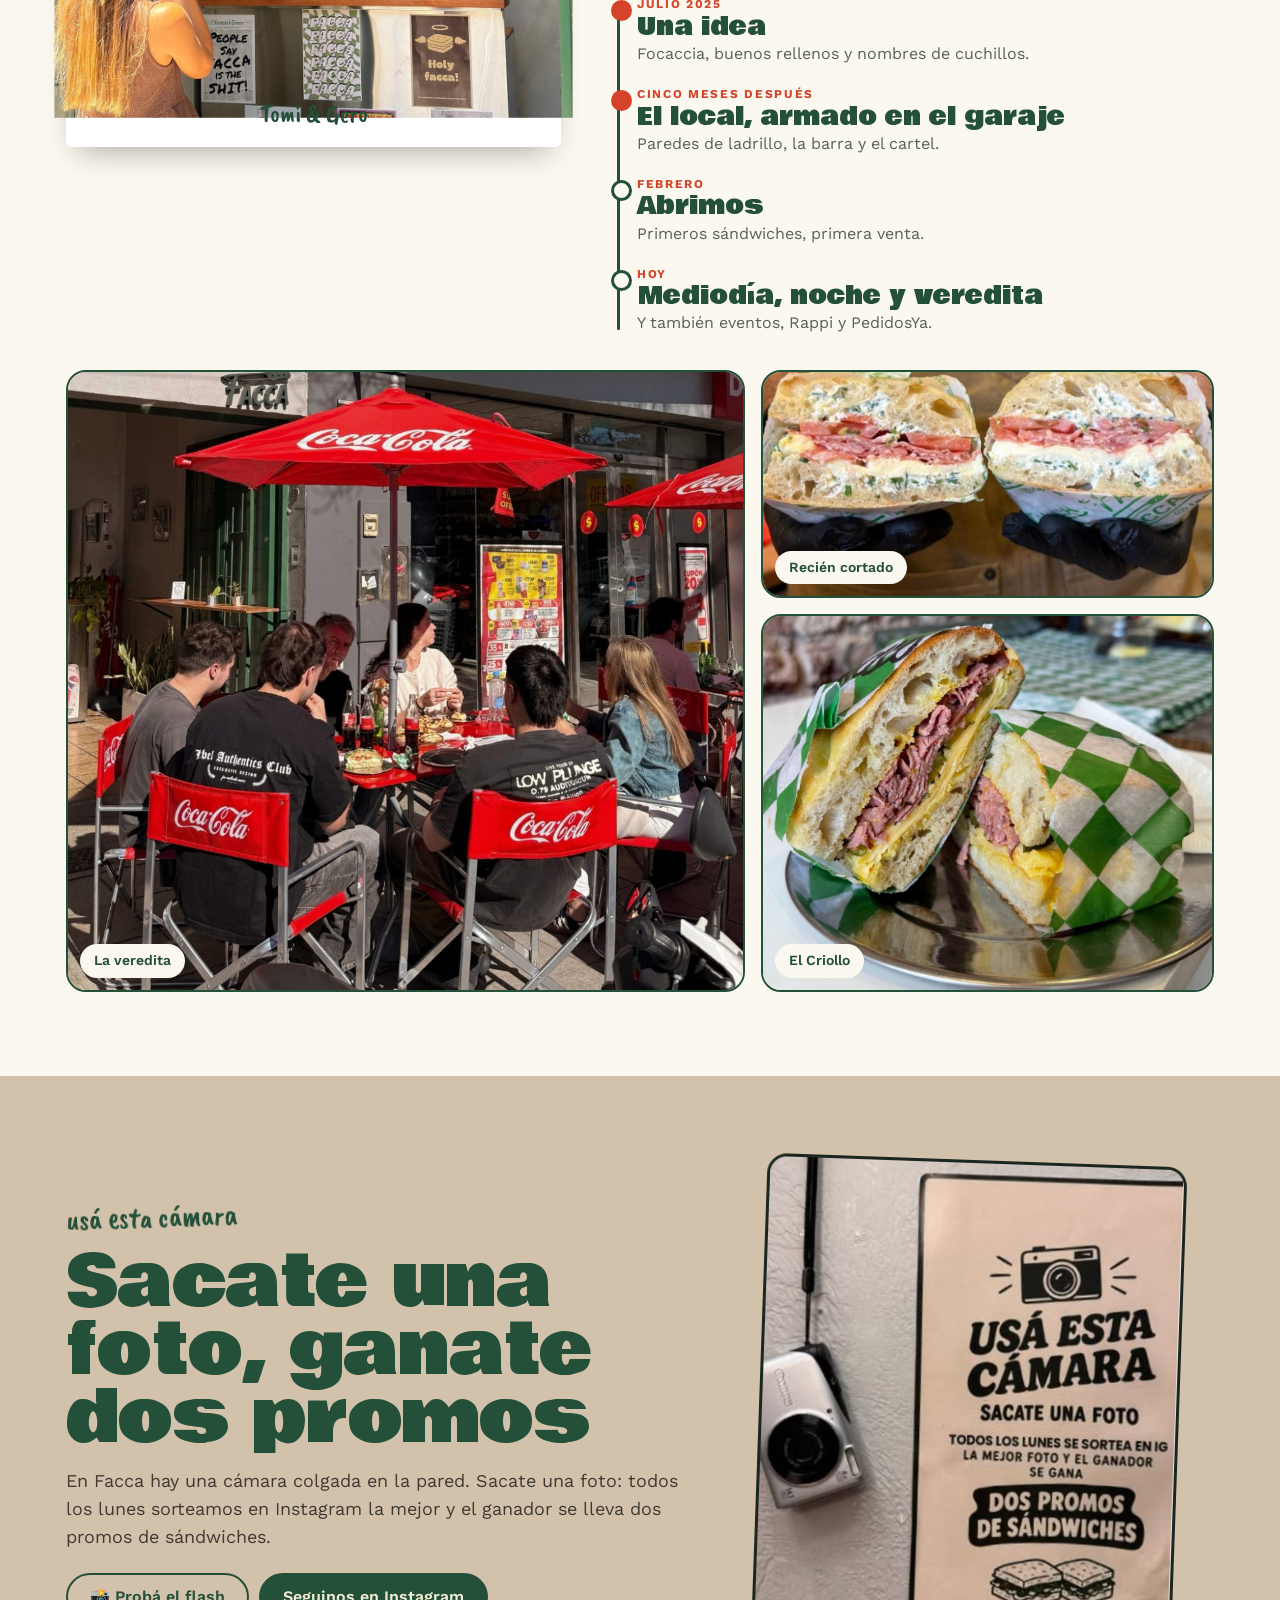
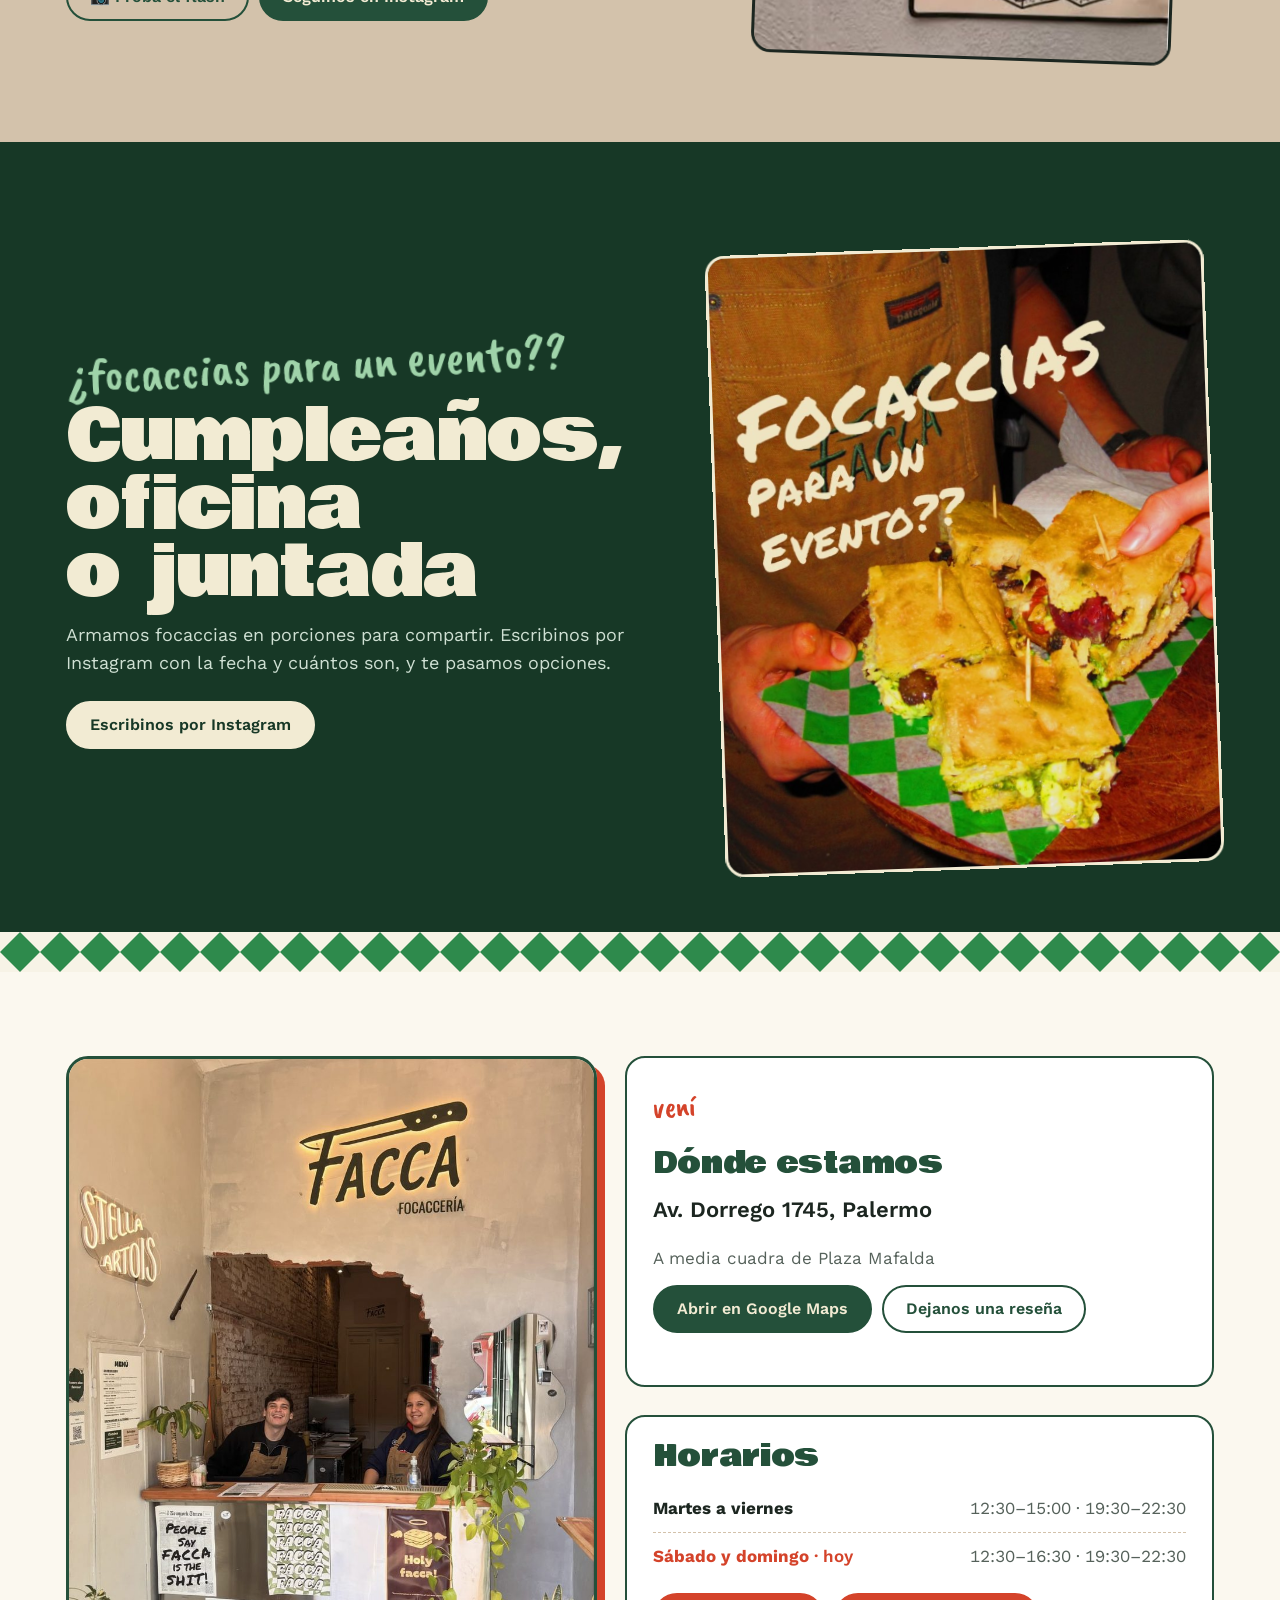
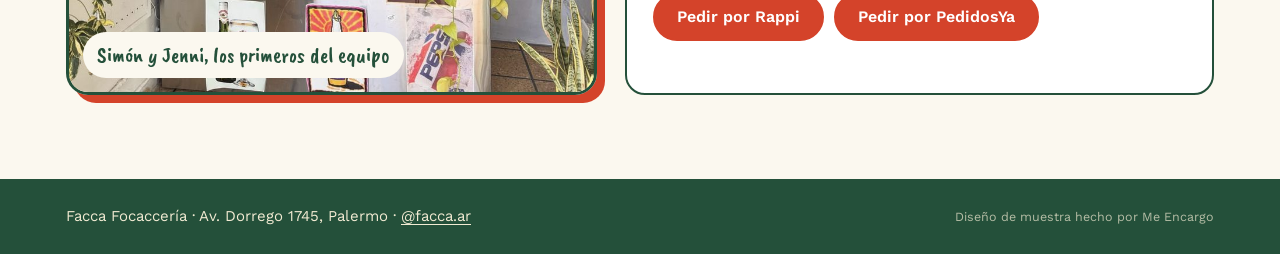
==== commit 3f9eb950: "Add files via upload" ====
--- a/facca/index.html
+++ b/facca/index.html
@@ -210,6 +210,24 @@
 @media (max-width:900px){.more-menu{grid-template-columns:1fr}}
 .list{background:#fff;border:2px solid var(--green);border-radius:18px;padding:18px 22px;transition:transform .2s ease, box-shadow .2s ease}
 .list:hover{transform:translate(-3px,-3px);box-shadow:6px 6px 0 var(--green)}
+.lunch{background:#FFF3D6;border-top:3px solid var(--green);border-bottom:3px solid var(--green);overflow:hidden}
+.lunch-grid{display:grid;grid-template-columns:1fr 1fr;gap:48px;align-items:center}
+.lunch-pic{position:relative;margin:0;border:3px solid var(--green);border-radius:22px;box-shadow:8px 8px 0 var(--tomato);transform:rotate(-2deg)}
+.lunch-pic img{width:100%;aspect-ratio:1/1;object-fit:cover;border-radius:19px;display:block}
+.lunch-pic .sun{position:absolute;right:-34px;top:-34px;width:110px;height:110px;animation:sunspin 14s linear infinite;filter:drop-shadow(0 4px 10px rgba(240,182,64,.6))}
+@keyframes sunspin{to{transform:rotate(360deg)}}
+.lunch-copy h2{color:var(--green)}
+.lunch-rows{margin-top:22px;background:#fff;border:2px solid var(--green);border-radius:18px;padding:6px 22px}
+.lunch-rows div{display:flex;justify-content:space-between;gap:12px;padding:14px 0;border-bottom:1px dashed var(--kraft);font-weight:600;font-size:18px}
+.lunch-rows div:last-child{border:0}
+.lunch-rows b{font-variant-numeric:tabular-nums;color:var(--tomato);white-space:nowrap}
+.lunch-when{margin-top:16px;font-size:17px}
+.lunch-live{display:inline-flex;align-items:center;gap:8px;margin:12px 0 4px;padding:6px 14px;border-radius:999px;border:2px solid var(--green);font-weight:600;font-size:14px;color:var(--green);background:#fff}
+.lunch-live i{width:9px;height:9px;border-radius:50%;background:#9aa39c}
+.lunch-live.on i{background:#2FA35B;box-shadow:0 0 0 0 rgba(47,163,91,.6);animation:pulse 1.6s infinite}
+@keyframes pulse{70%{box-shadow:0 0 0 9px rgba(47,163,91,0)}100%{box-shadow:0 0 0 0 rgba(47,163,91,0)}}
+@media (max-width:860px){.lunch-grid{grid-template-columns:1fr;gap:36px}.lunch-pic .sun{right:-12px;top:-30px;width:86px;height:86px}}
+@media (prefers-reduced-motion:reduce){.lunch-pic .sun,.lunch-live.on i{animation:none}}
 .list-pic{width:100%;aspect-ratio:4/3;object-fit:cover;border-radius:12px;margin-bottom:14px;display:block}
 .list h3{font-size:24px;color:var(--green);margin-bottom:6px}
 .list div{display:flex;justify-content:space-between;gap:12px;padding:10px 0;border-bottom:1px dashed var(--kraft);font-weight:500}
@@ -306,6 +324,7 @@
 .hours div.today{color:var(--tomato)}
 .hours div.today b::after{content:" · hoy";font-weight:600}
 .hours span{color:var(--muted)}
+.addr-note{color:var(--muted);margin-top:4px}
 .addr{font-size:22px;font-weight:600}
 .card .btns{display:flex;gap:10px;flex-wrap:wrap}
 @media (max-width:760px){.visit .wrap{grid-template-columns:1fr}}
@@ -373,6 +392,27 @@
     </div>
   </div>
   <div class="ticker" aria-hidden="true"><div class="row" id="ticker"></div></div>
+
+  <section class="block lunch" id="mediodia">
+    <div class="wrap lunch-grid">
+      <figure class="lunch-pic reveal">
+        <img src="mediodia-mesa.jpg" alt="Sándwich de focaccia envuelto en papel verde y blanco, al sol, junto a una Coca-Cola en una mesa roja" loading="lazy">
+        <span class="sun" aria-hidden="true"><svg viewBox="0 0 100 100"><g fill="#F0B640"><circle cx="50" cy="50" r="22"/><g id="ray"><rect x="47" y="4" width="6" height="16" rx="3"/></g><use href="#ray" transform="rotate(45 50 50)"/><use href="#ray" transform="rotate(90 50 50)"/><use href="#ray" transform="rotate(135 50 50)"/><use href="#ray" transform="rotate(180 50 50)"/><use href="#ray" transform="rotate(225 50 50)"/><use href="#ray" transform="rotate(270 50 50)"/><use href="#ray" transform="rotate(315 50 50)"/></g></svg></span>
+      </figure>
+      <div class="lunch-copy reveal">
+        <span class="hand kicker">almorzá al sol</span>
+        <h2>Menú mediodía</h2>
+        <p class="intro">Focaccia de masa madre recién hecha, en la veredita, a media cuadra de Plaza Mafalda.</p>
+        <div class="lunch-rows">
+          <div><span>Focaccia de masa madre</span><b>$12.000</b></div>
+          <div><span>Combo con bebida</span><b>$14.000</b></div>
+        </div>
+        <p class="lunch-when"><b>Martes a viernes</b> · 12:30 a 15:00</p>
+        <p class="lunch-live" id="lunch-live"><i></i><span>Martes a viernes al mediodía</span></p>
+        <div class="btns"><a class="btn" href="#visitanos">Cómo llegar</a></div>
+      </div>
+    </div>
+  </section>
 
   <section class="block" id="menu">
     <div class="wrap">
@@ -504,6 +544,7 @@
         <span class="hand kicker">vení</span>
         <h3>Dónde estamos</h3>
         <p class="addr">Av. Dorrego 1745, Palermo</p>
+        <p class="addr-note">A media cuadra de Plaza Mafalda</p>
         <div class="btns">
           <a class="btn" href="https://www.google.com/maps/search/?api=1&amp;query=Av.+Dorrego+1745,+Palermo,+Buenos+Aires" target="_blank" rel="noopener">Abrir en Google Maps</a>
           <a class="btn ghost" href="https://share.google/9A6jfuT53nwE3wVrA" target="_blank" rel="noopener">Dejanos una reseña</a>
@@ -698,6 +739,11 @@
       tx.textContent='Cerrado · '+label;
     }
     document.getElementById('today-hours').textContent=today.length?today.map(function(r){return hhmm(r[0])+'–'+hhmm(r[1])}).join(' y '):'Hoy no abrimos';
+    var ll=document.getElementById('lunch-live'), lt=ll.querySelector('span'), wk=n.d>=2&&n.d<=5;
+    ll.classList.toggle('on',wk&&n.m>=750&&n.m<900);
+    if(wk&&n.m>=750&&n.m<900)lt.textContent='Hoy hay menú mediodía · hasta las 15:00';
+    else if(wk&&n.m<750)lt.textContent='Hoy hay menú mediodía · desde las 12:30';
+    else{var nd=(n.d+1)%7,k=1;while(!(nd>=2&&nd<=5)){nd=(nd+1)%7;k++}lt.textContent='Próximo menú mediodía: '+(k===1?'mañana':DN[nd])+' 12:30'}
     [].forEach.call(document.querySelectorAll('#hours [data-days]'),function(r){r.classList.toggle('today',r.dataset.days.split(',').indexOf(String(n.d))>-1)});
   }
   status(); setInterval(status,60000);
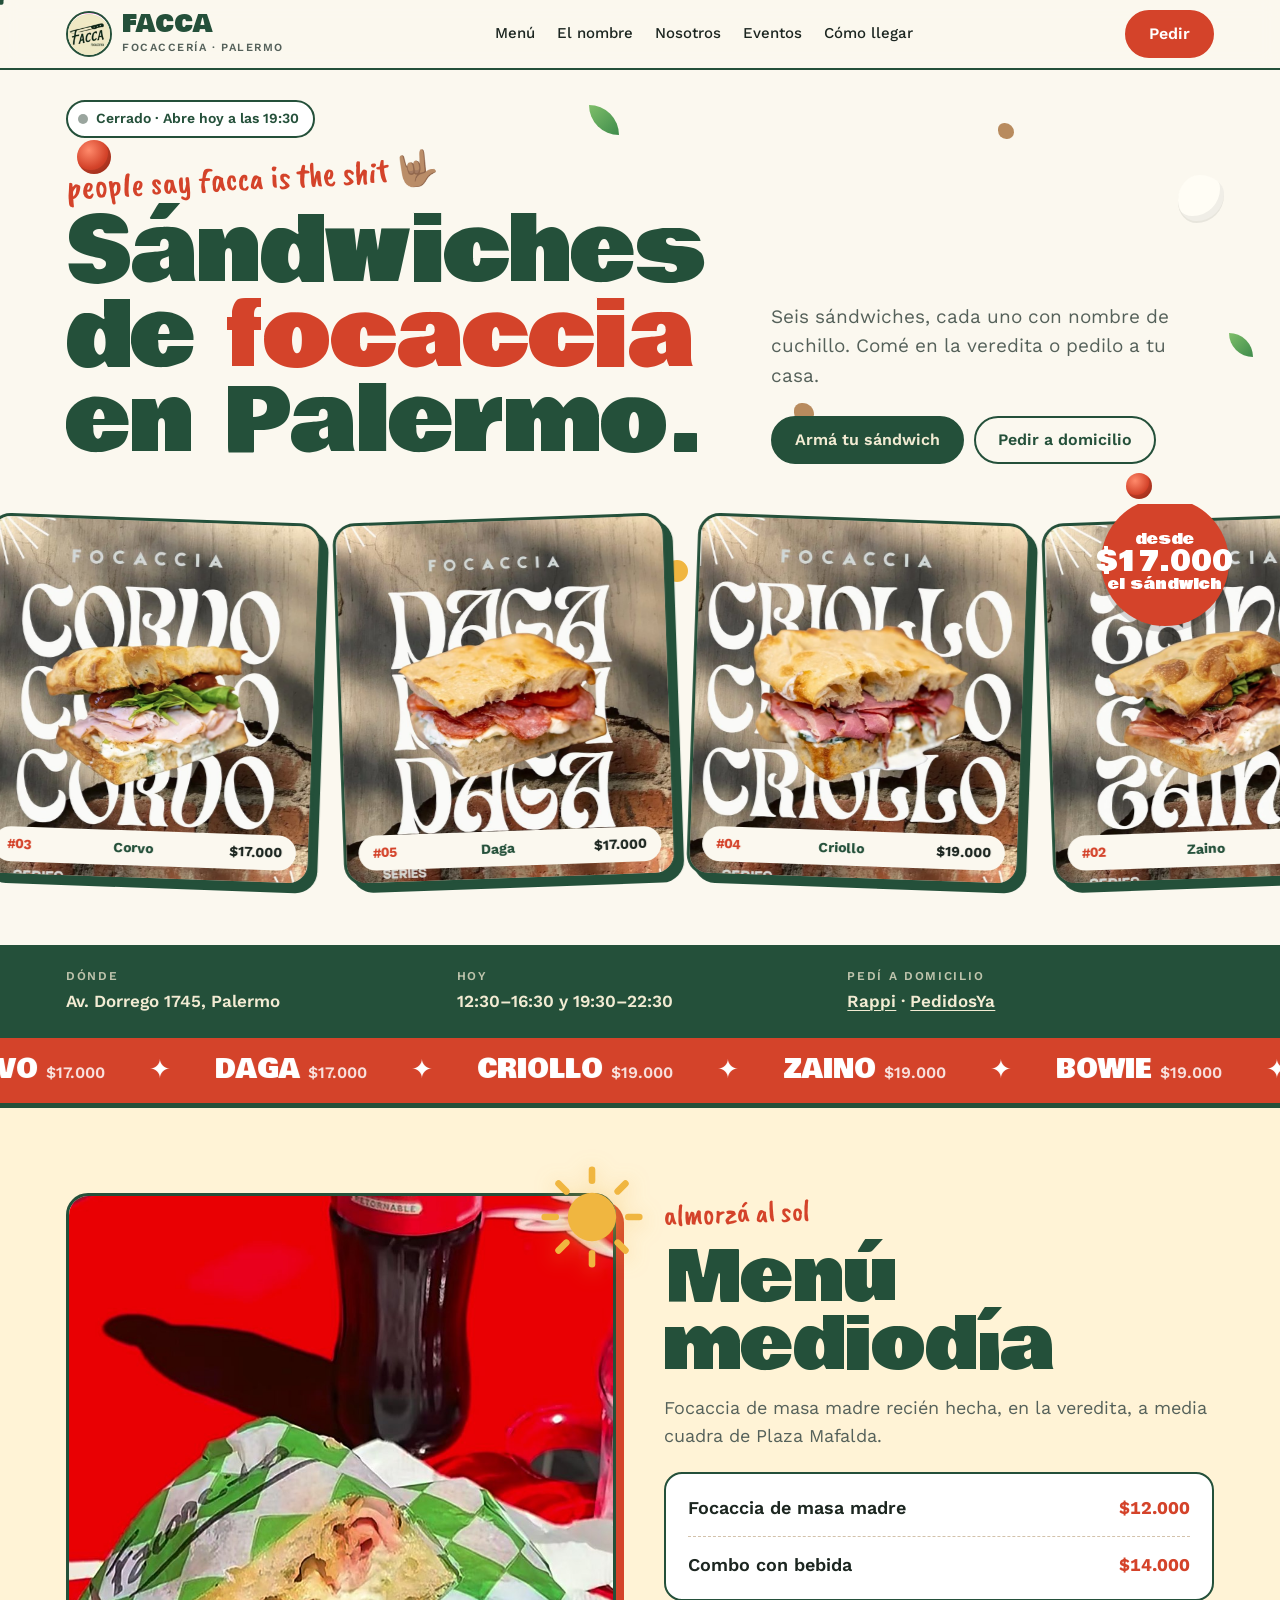
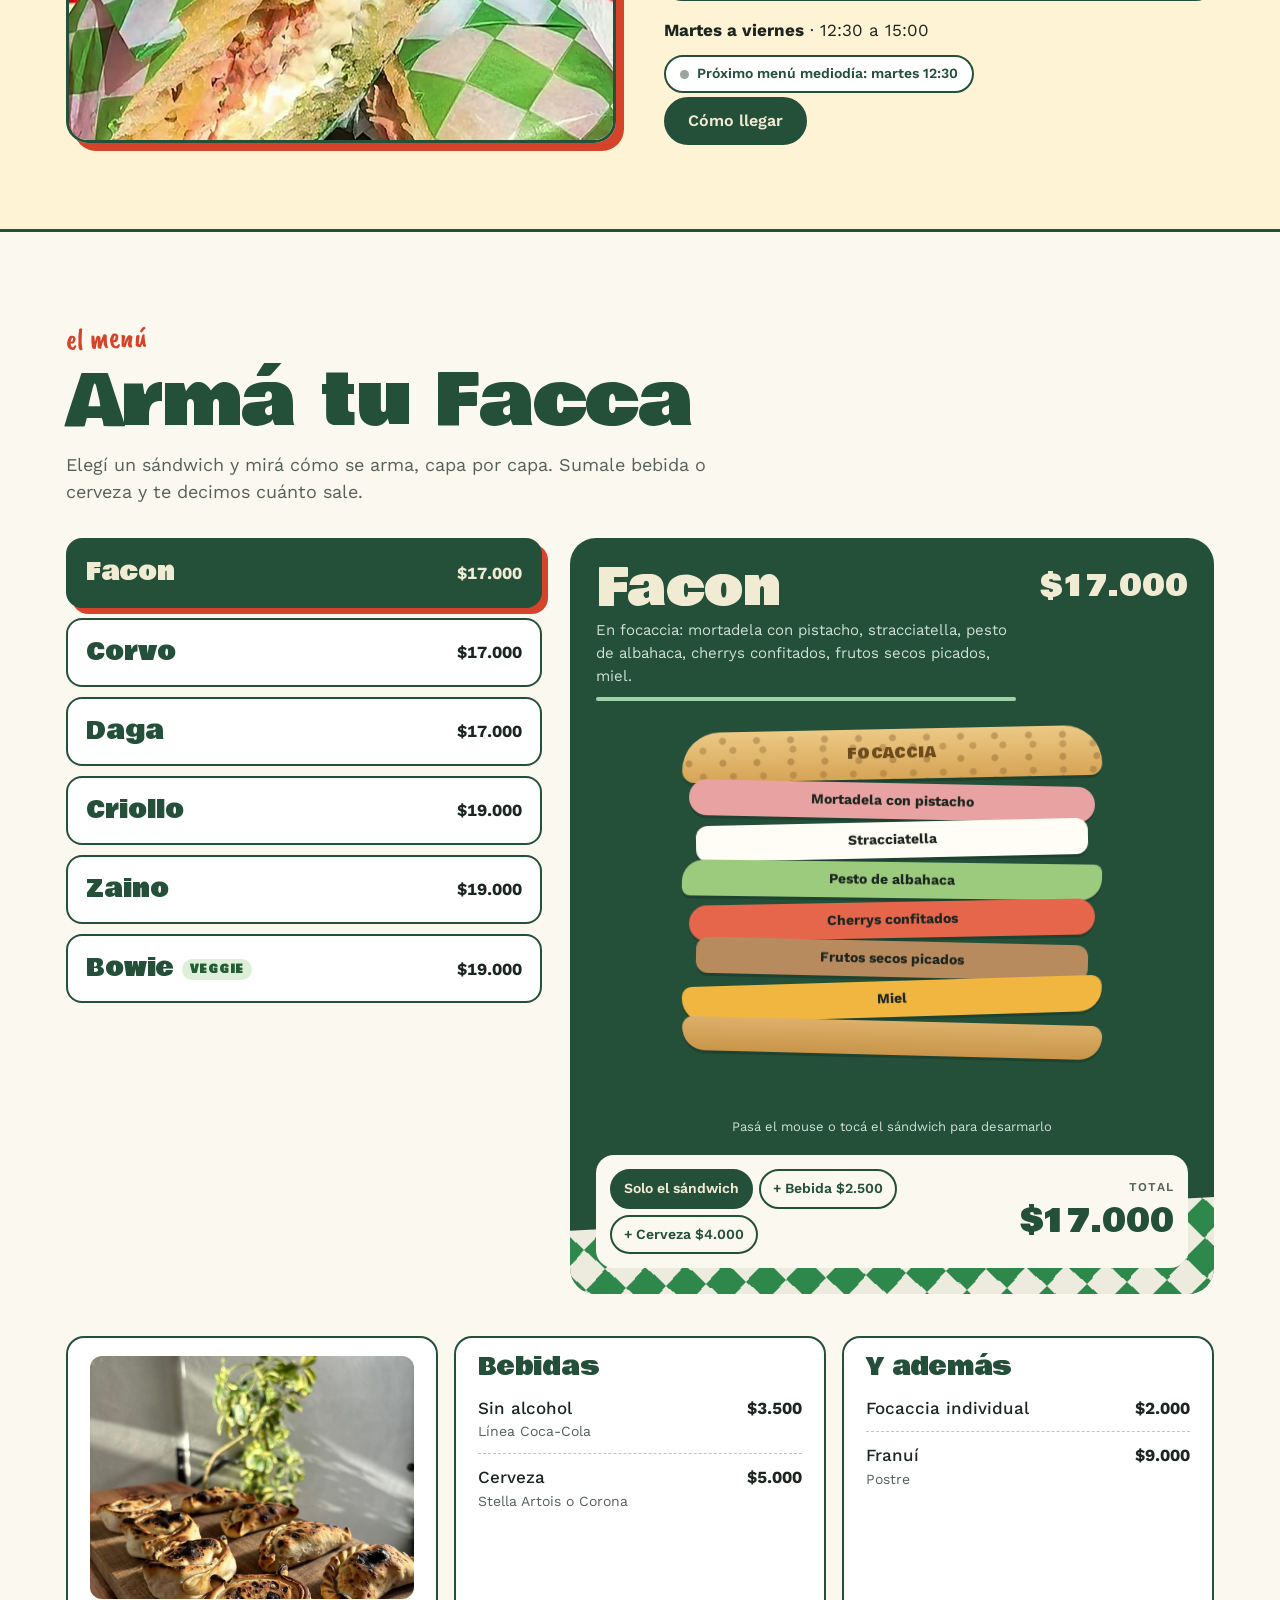
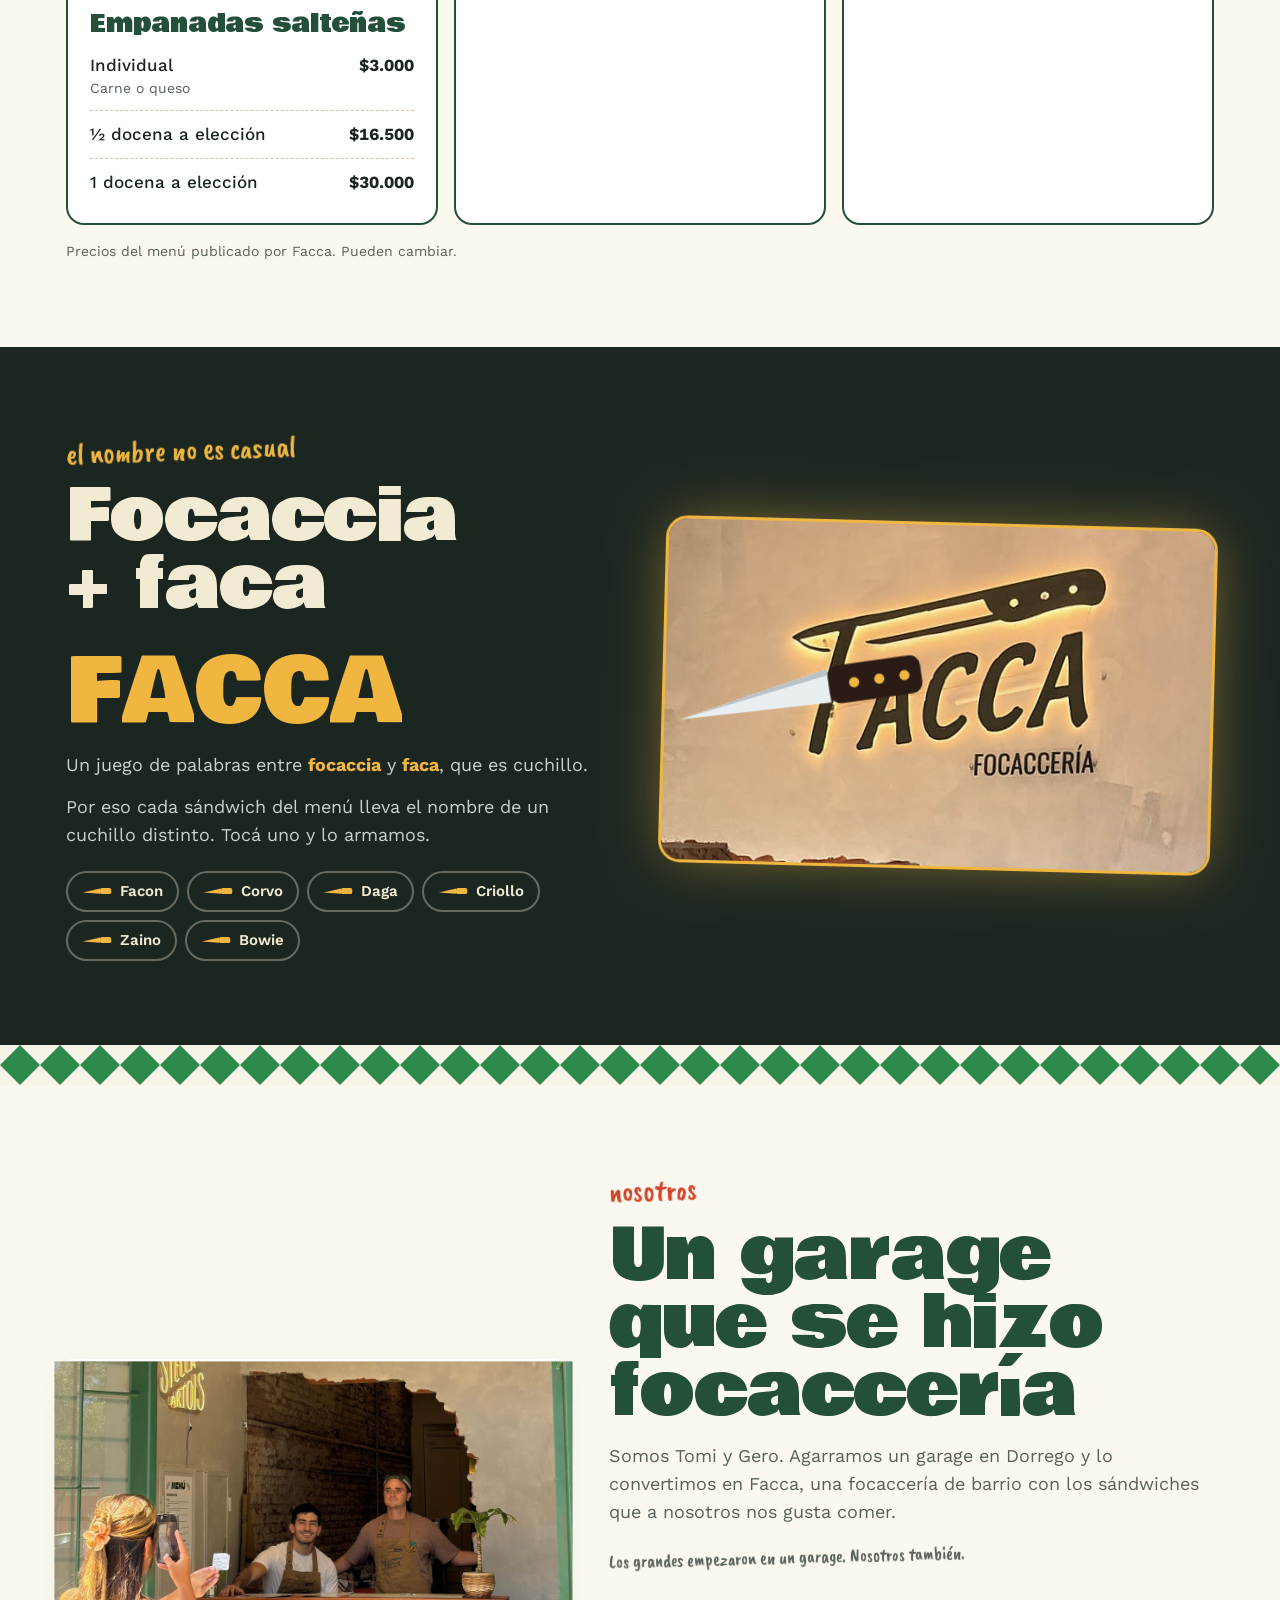
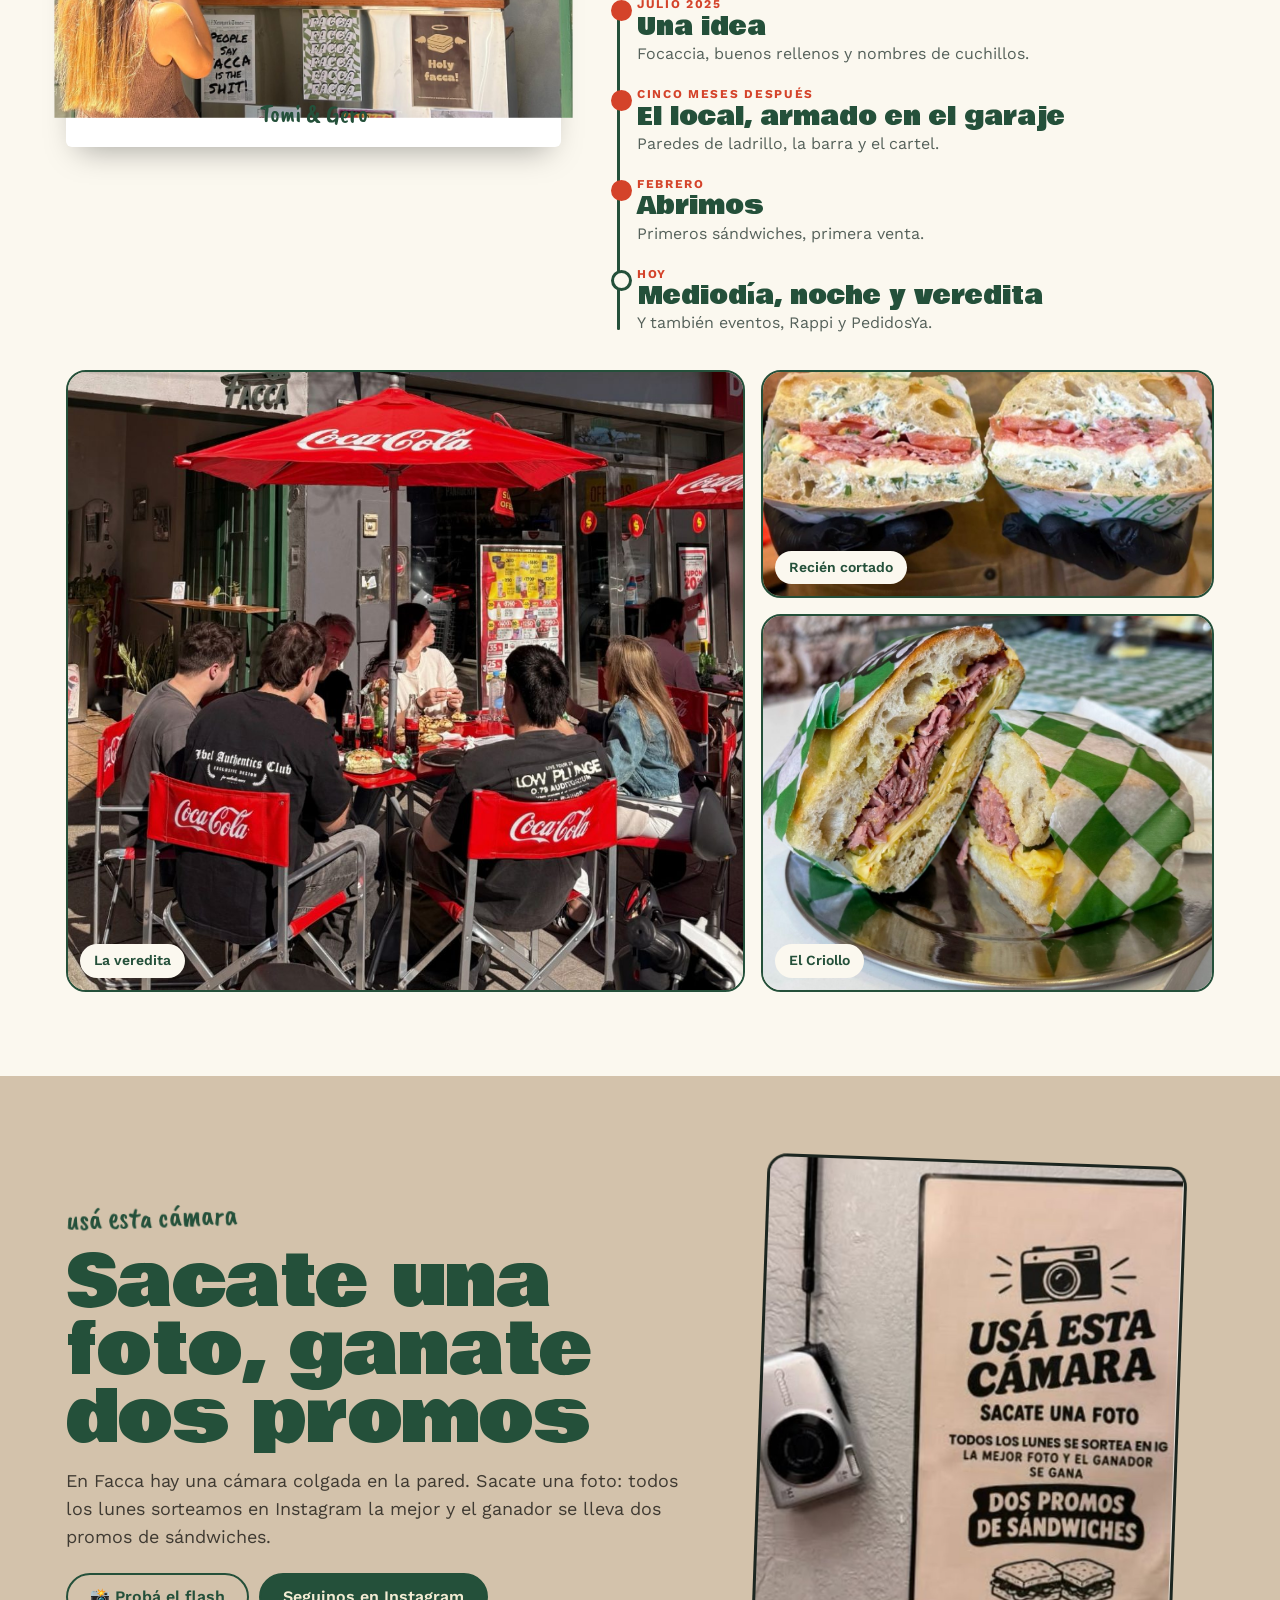
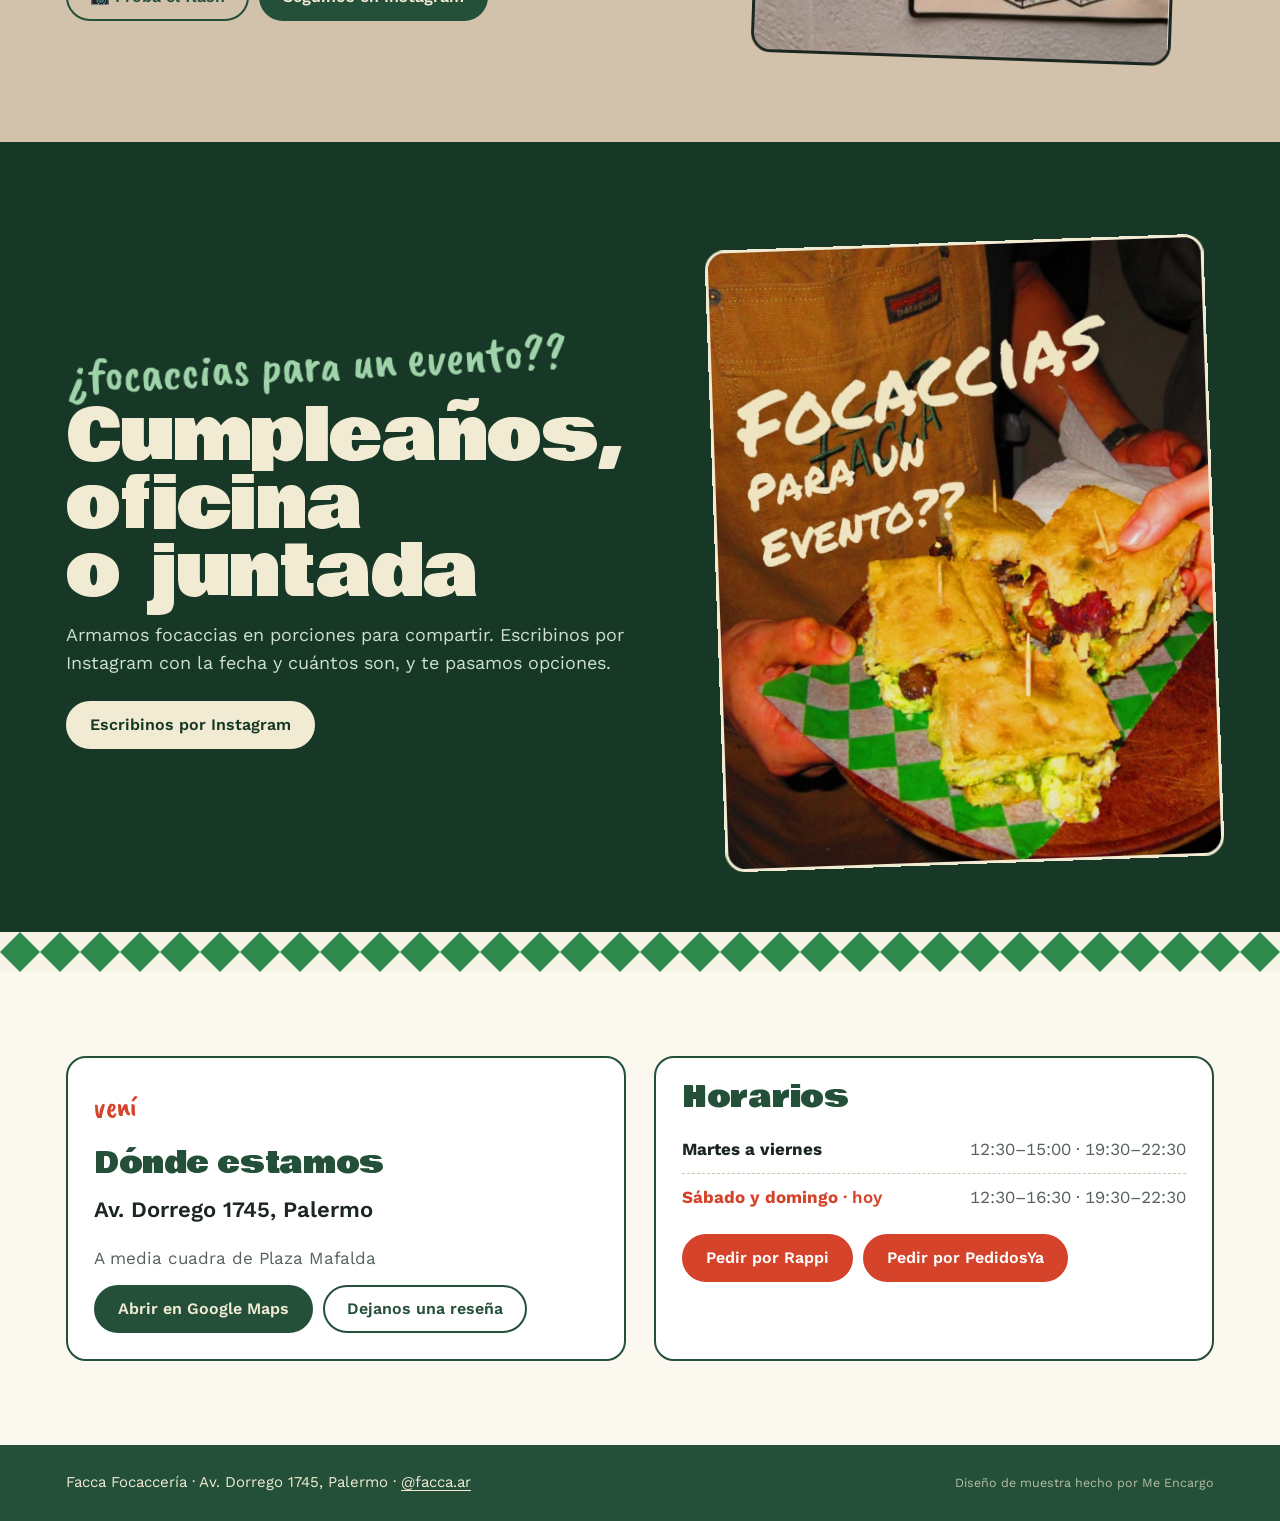
==== commit 23f7440f: "Add files via upload" ====
--- a/facca/index.html
+++ b/facca/index.html
@@ -312,7 +312,7 @@
 @media (max-width:820px){.events .wrap{grid-template-columns:1fr}}
 
 /* visitanos */
-.visit .wrap{display:grid;grid-template-columns:.9fr 1fr;gap:28px}
+.visit .wrap{display:grid;grid-template-columns:1fr 1fr;gap:28px}
 .storefront{grid-row:span 2;margin:0;position:relative;border:3px solid var(--green);border-radius:22px;overflow:hidden;box-shadow:8px 8px 0 var(--tomato);transform:rotate(-1.5deg)}
 .storefront img{width:100%;height:100%;min-height:360px;object-fit:cover;display:block}
 .storefront figcaption{position:absolute;left:14px;bottom:14px;background:var(--paper);color:var(--green);padding:6px 14px;border-radius:999px;font-size:22px}
@@ -536,10 +536,6 @@
 
   <section class="block visit" id="visitanos">
     <div class="wrap">
-      <figure class="storefront reveal">
-        <img src="local.jpg" alt="Simón y Jenni detrás de la barra de Facca" loading="lazy">
-        <figcaption class="hand">Simón y Jenni, los primeros del equipo</figcaption>
-      </figure>
       <div class="card reveal">
         <span class="hand kicker">vení</span>
         <h3>Dónde estamos</h3>
